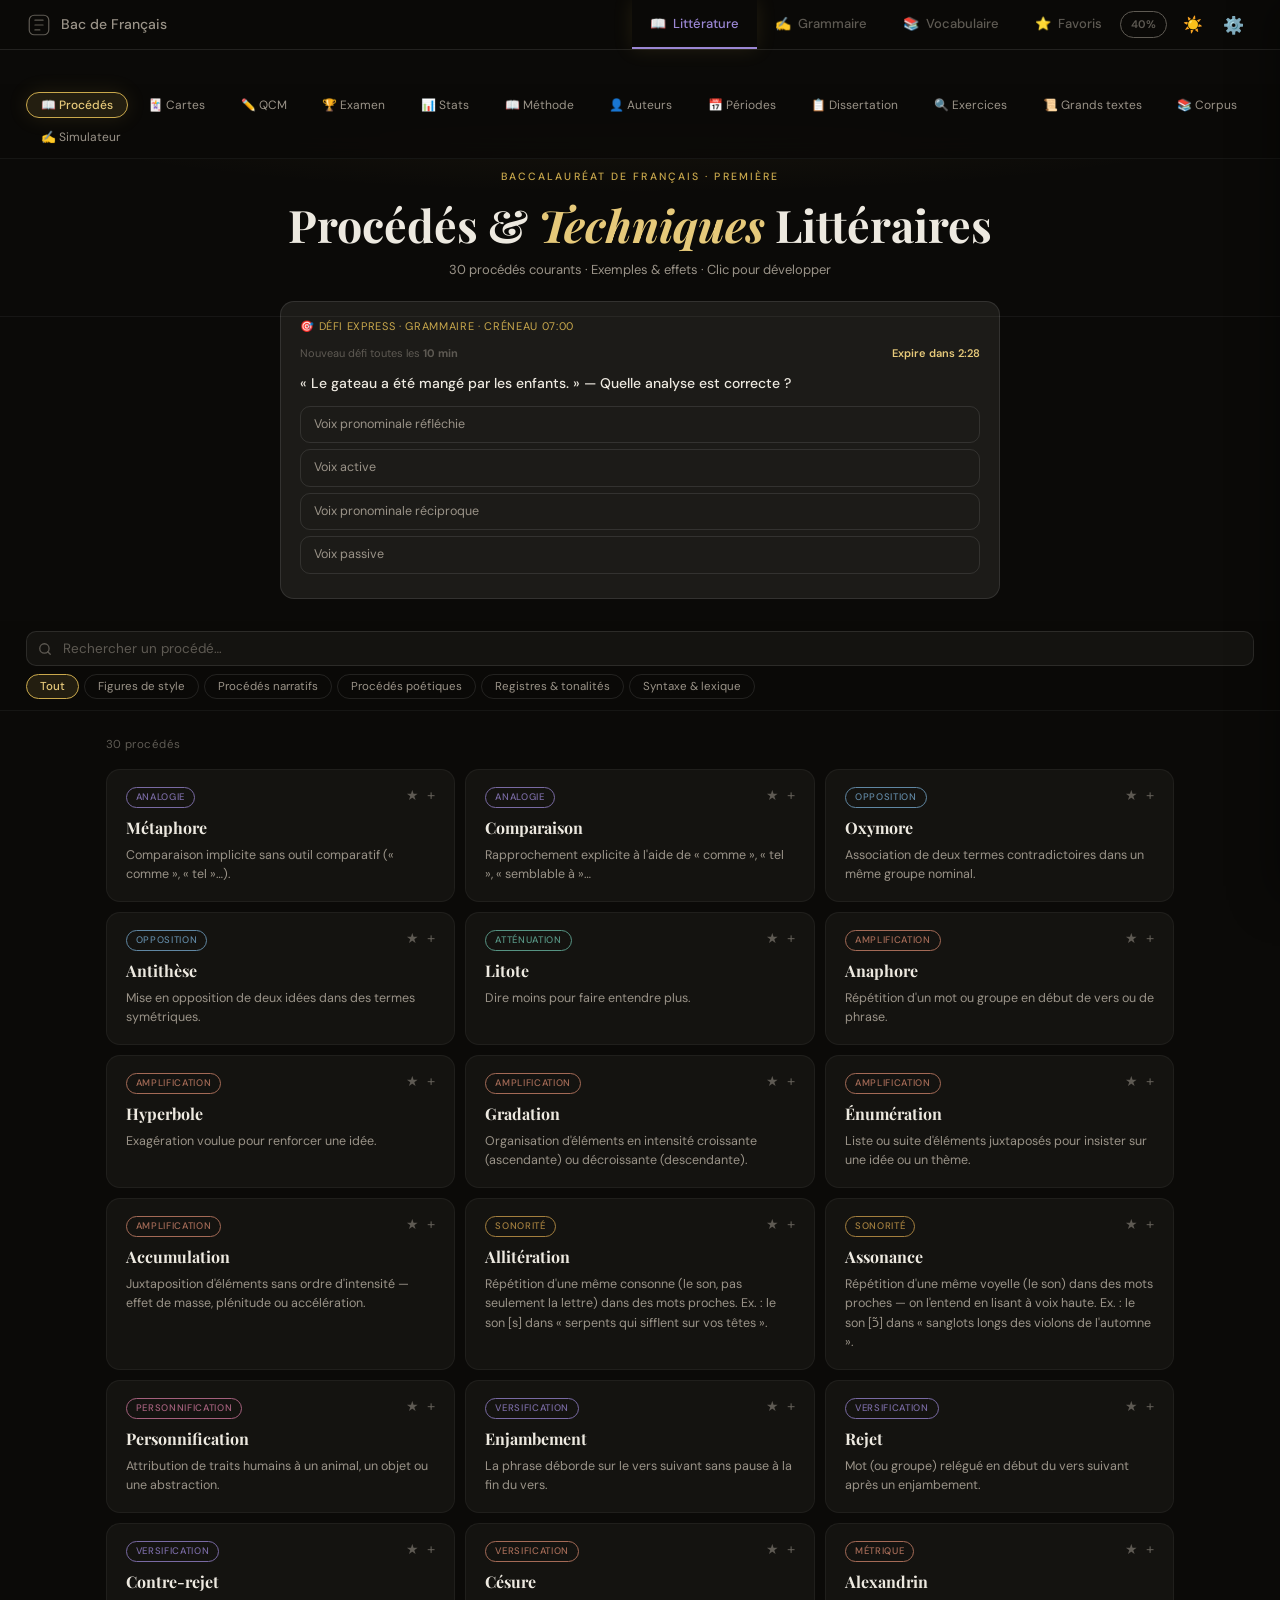
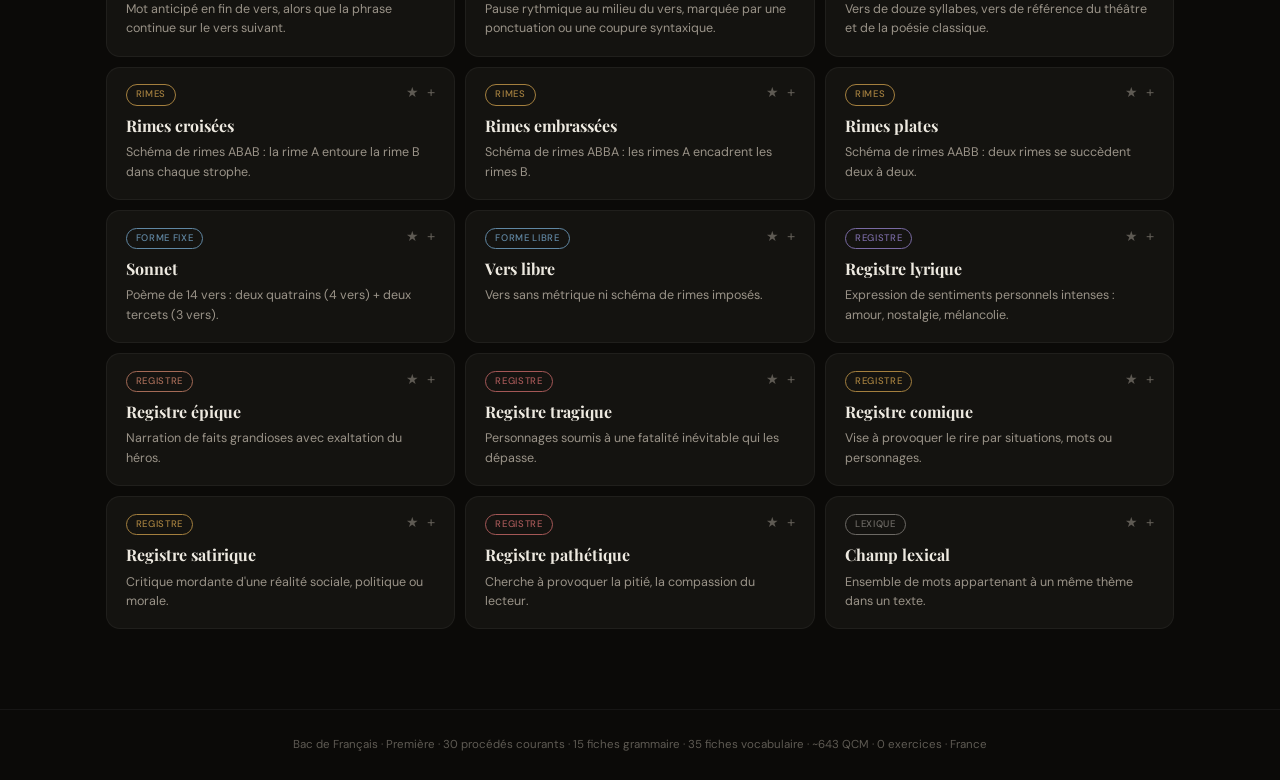
==== index.html @ 026189c7 "Thème 4: accessibilité et mobile (375px, focus, Escape) Focus clavier visible, nav scrollable sur pe" ====
<!DOCTYPE html>
<html lang="fr">
<head>
  <meta charset="UTF-8">
  <meta name="viewport" content="width=device-width, initial-scale=1.0">
  <title>Bac de Français — Première</title>
  <link rel="icon" href="assets/favicon.svg" type="image/svg+xml">
  <link rel="preconnect" href="https://fonts.googleapis.com">
  <link rel="preconnect" href="https://fonts.gstatic.com" crossorigin>
  <link href="https://fonts.googleapis.com/css2?family=Playfair+Display:ital,wght@0,400;0,700;1,400&family=DM+Sans:opsz,wght@9..40,300;9..40,400;9..40,500&display=swap" rel="stylesheet">
  <link rel="stylesheet" href="css/styles.css">
</head>
<body>

<div class="bac-countdown-bar" id="bac-countdown-bar" role="status" aria-live="polite">
  <div class="bac-countdown-inner">
    <span class="bac-countdown-lbl">Passage · <strong>11 juin 2026 · 6h UTC</strong> <span class="bac-countdown-local">(8h Paris)</span></span>
    <span class="bac-countdown-val" id="bac-countdown-val">—</span>
  </div>
</div>
<script src="js/bac-countdown.js"></script>

<nav class="topnav">
  <a class="brand" href="#" onclick="return false" aria-label="Bac de Français">
    <svg class="brand-logo" width="26" height="26" viewBox="0 0 32 32" fill="none" aria-hidden="true">
      <rect x="4" y="4" width="24" height="24" rx="6" stroke="currentColor" stroke-width="1.5"/>
      <path d="M11 10h10M11 16h10M11 22h6" stroke="currentColor" stroke-width="1.5" stroke-linecap="round"/>
    </svg>
    <span class="brand-text">Bac de Français</span>
  </a>
  <span class="profile-nav-badge" id="profile-nav-badge" style="display:none" title="Profil"></span>
  <button class="matiere-tab on" id="mtab-proc" onclick="switchMatiere('proc')" aria-label="Matière Littérature">
    📖 <span class="mlabel">Littérature</span>
  </button>
  <button class="matiere-tab" id="mtab-gram" onclick="switchMatiere('gram')" aria-label="Matière Grammaire">
    ✍️ <span class="mlabel">Grammaire</span>
  </button>
  <button class="matiere-tab" id="mtab-vocab" onclick="switchMatiere('vocab')" aria-label="Matière Vocabulaire">
    📚 <span class="mlabel">Vocabulaire</span>
  </button>
  <button class="matiere-tab" id="mtab-fav" onclick="switchMatiere('fav')" aria-label="Favoris">
    ⭐ <span class="mlabel">Favoris</span>
  </button>
  <span class="nav-streak" id="streak-badge" style="display:none" title="Série quotidienne"></span>
  <span class="nav-readiness" id="readiness-nav" style="display:none" title="Indice de préparation Bac"></span>
  <button class="icon-btn" id="theme-toggle" onclick="toggleTheme()" title="Thème clair / sombre" aria-label="Basculer le thème clair ou sombre">☀️</button>
  <button class="icon-btn" onclick="openSettings()" title="Paramètres" aria-label="Ouvrir les paramètres" style="font-size:17px">⚙️</button>
</nav>

<div id="settings-mount">
<div class="settings-overlay" id="settings-overlay" onclick="closeSettings()"></div>

<aside class="settings-panel" id="settings-panel">

  <div class="sp-header">
    <span class="sp-title">⚙️ Paramètres</span>
    <button class="sp-close" onclick="closeSettings()">✕</button>
  </div>

  <div class="sp-body">

    <!-- PRESETS -->
    <div class="sp-presets">
      <span class="sp-presets-lbl">Profils rapides :</span>
      <button class="sp-preset-btn" onclick="applySettingsPreset('full')">Complet</button>
      <button class="sp-preset-btn" onclick="applySettingsPreset('revision')">Révision</button>
      <button class="sp-preset-btn" onclick="applySettingsPreset('exam')">Examen</button>
      <button class="sp-preset-btn" onclick="applySettingsPreset('minimal')">Minimal</button>
      <button class="sp-preset-btn" onclick="applySettingsPreset('focus')">Focus</button>
      <button class="sp-preset-btn" onclick="applySettingsPreset('cosy')">Cosy</button>
      <button class="sp-preset-btn" onclick="applyCustomPreset()">Mon profil</button>
      <button class="sp-preset-btn sp-preset-save" onclick="saveCustomPreset()" title="Enregistrer tous les réglages actuels">💾 Sauver</button>
    </div>

    <div class="sp-tabs" id="sp-tabs">
      <button type="button" class="sp-tab on" data-tab="design" onclick="switchSettingsTab('design',this)">🎨 Design</button>
      <button type="button" class="sp-tab" data-tab="interface" onclick="switchSettingsTab('interface',this)">🖥 Interface</button>
      <button type="button" class="sp-tab" data-tab="profile" onclick="switchSettingsTab('profile',this)">👤 Profil</button>
      <button type="button" class="sp-tab" data-tab="learn" onclick="switchSettingsTab('learn',this)">📚 Apprendre</button>
      <button type="button" class="sp-tab" data-tab="data" onclick="switchSettingsTab('data',this)">💾 Données</button>
    </div>
    <div class="sp-search-wrap">
      <input type="search" class="sp-search" id="sp-search" placeholder="Rechercher un réglage…" autocomplete="off"
        oninput="filterSettingsPanel(this.value)">
    </div>

    <!-- APPARENCE -->
    <div class="sp-section" data-sp-tab="design">
      <div class="sp-section-title">🎨 Apparence</div>

      <div class="sp-preview" id="sp-preview"></div>

      <div class="sp-row">
        <div class="sp-label">Thème automatique (système)</div>
        <div class="sp-ctrl">
          <label class="toggle-sw">
            <input type="checkbox" id="sw-themeauto" onchange="applySetting('themeAuto',this.checked)">
            <span class="toggle-knob"></span>
          </label>
        </div>
      </div>

      <div class="sp-row">
        <div class="sp-label">Thème</div>
        <div class="sp-ctrl">
          <div class="seg-ctrl" id="seg-theme">
            <button class="seg-btn" data-val="dark"  onclick="applySetting('theme','dark',this)">🌙 Sombre</button>
            <button class="seg-btn" data-val="light" onclick="applySetting('theme','light',this)">☀️ Clair</button>
          </div>
        </div>
      </div>

      <div class="sp-row">
        <div class="sp-label">Couleur d'accent</div>
        <div class="sp-ctrl">
          <div class="accent-swatches" id="accent-swatches"></div>
          <input type="color" class="sp-color" id="inp-accent-custom" title="Couleur personnalisée"
            onchange="applyCustomAccent(this.value)">
        </div>
      </div>

      <div class="sp-row">
        <div class="sp-label">Style des cartes</div>
        <div class="sp-ctrl">
          <div class="seg-ctrl" id="seg-surface">
            <button class="seg-btn" data-val="default" onclick="applySetting('surfaceStyle','default',this)">Classique</button>
            <button class="seg-btn" data-val="glass" onclick="applySetting('surfaceStyle','glass',this)">Verre</button>
            <button class="seg-btn" data-val="flat" onclick="applySetting('surfaceStyle','flat',this)">Plat</button>
            <button class="seg-btn" data-val="soft" onclick="applySetting('surfaceStyle','soft',this)">Doux</button>
          </div>
        </div>
      </div>

      <div class="sp-row">
        <div class="sp-label">Coins arrondis</div>
        <div class="sp-ctrl">
          <div class="seg-ctrl" id="seg-radius">
            <button class="seg-btn" data-val="sharp" onclick="applySetting('borderRadius','sharp',this)">Vifs</button>
            <button class="seg-btn" data-val="normal" onclick="applySetting('borderRadius','normal',this)">Normal</button>
            <button class="seg-btn" data-val="round" onclick="applySetting('borderRadius','round',this)">Ronds</button>
          </div>
        </div>
      </div>

      <div class="sp-row">
        <div class="sp-label">En-têtes de page</div>
        <div class="sp-ctrl">
          <div class="seg-ctrl" id="seg-hero">
            <button class="seg-btn" data-val="minimal" onclick="applySetting('heroStyle','minimal',this)">Minimal</button>
            <button class="seg-btn" data-val="gradient" onclick="applySetting('heroStyle','gradient',this)">Dégradé</button>
            <button class="seg-btn" data-val="bold" onclick="applySetting('heroStyle','bold',this)">Marqué</button>
          </div>
        </div>
      </div>

      <div class="sp-row">
        <div class="sp-label">Lueur accent (or / couleur)</div>
        <div class="sp-ctrl">
          <label class="toggle-sw">
            <input type="checkbox" id="sw-accentglow" onchange="applySetting('accentGlow',this.checked)">
            <span class="toggle-knob"></span>
          </label>
        </div>
      </div>

      <div class="sp-row">
        <div class="sp-label">Barre compte à rebours Bac</div>
        <div class="sp-ctrl">
          <label class="toggle-sw">
            <input type="checkbox" id="sw-countdown" onchange="applySetting('showCountdownBar',this.checked)">
            <span class="toggle-knob"></span>
          </label>
        </div>
      </div>

      <div class="sp-row">
        <div class="sp-label">Onglets sous-nav</div>
        <div class="sp-ctrl">
          <div class="seg-ctrl" id="seg-navstyle">
            <button class="seg-btn" data-val="default" onclick="applySetting('navStyle','default',this)">Classique</button>
            <button class="seg-btn" data-val="pills" onclick="applySetting('navStyle','pills',this)">Capsules</button>
          </div>
        </div>
      </div>

      <div class="sp-row">
        <div class="sp-label">Fond de page</div>
        <div class="sp-ctrl">
          <div class="seg-ctrl" id="seg-background">
            <button class="seg-btn" data-val="default" onclick="applySetting('backgroundStyle','default',this)">Uni</button>
            <button class="seg-btn" data-val="subtle" onclick="applySetting('backgroundStyle','subtle',this)">Grain</button>
            <button class="seg-btn" data-val="gradient" onclick="applySetting('backgroundStyle','gradient',this)">Dégradé</button>
            <button class="seg-btn" data-val="plain" onclick="applySetting('backgroundStyle','plain',this)">Plat</button>
          </div>
        </div>
      </div>

      <div class="sp-row">
        <div class="sp-label">Couleurs par matière (nav)</div>
        <div class="sp-ctrl">
          <label class="toggle-sw">
            <input type="checkbox" id="sw-matierecolors" onchange="applySetting('matiereColors',this.checked)">
            <span class="toggle-knob"></span>
          </label>
        </div>
      </div>

      <div class="sp-row">
        <div class="sp-label">Bordures des cartes</div>
        <div class="sp-ctrl">
          <div class="seg-ctrl" id="seg-cardborder">
            <button class="seg-btn" data-val="normal" onclick="applySetting('cardBorder','normal',this)">Normal</button>
            <button class="seg-btn" data-val="accent" onclick="applySetting('cardBorder','accent',this)">Accent</button>
            <button class="seg-btn" data-val="minimal" onclick="applySetting('cardBorder','minimal',this)">Minimal</button>
          </div>
        </div>
      </div>

      <div class="sp-row">
        <div class="sp-label">Taille du texte</div>
        <div class="sp-ctrl">
          <div class="seg-ctrl" id="seg-fontsize">
            <button class="seg-btn" data-val="0" onclick="applySetting('fontSize',0,this)">A−</button>
            <button class="seg-btn" data-val="1" onclick="applySetting('fontSize',1,this)">A</button>
            <button class="seg-btn" data-val="2" onclick="applySetting('fontSize',2,this)">A+</button>
          </div>
        </div>
      </div>

      <div class="sp-row">
        <div class="sp-label">Densité d'affichage</div>
        <div class="sp-ctrl">
          <div class="seg-ctrl" id="seg-density">
            <button class="seg-btn" data-val="compact"  onclick="applySetting('density','compact',this)">Compact</button>
            <button class="seg-btn" data-val="normal"   onclick="applySetting('density','normal',this)">Normal</button>
            <button class="seg-btn" data-val="spacious" onclick="applySetting('density','spacious',this)">Aéré</button>
          </div>
        </div>
      </div>

      <div class="sp-row">
        <div class="sp-label">Animations</div>
        <div class="sp-ctrl">
          <label class="toggle-sw">
            <input type="checkbox" id="sw-animations" onchange="applySetting('animations',this.checked)">
            <span class="toggle-knob"></span>
          </label>
        </div>
      </div>

      <div class="sp-row">
        <div class="sp-label">Police</div>
        <div class="sp-ctrl">
          <div class="seg-ctrl" id="seg-fontfamily">
            <button class="seg-btn" data-val="default" onclick="applySetting('fontFamily','default',this)">Mixte</button>
            <button class="seg-btn" data-val="serif" onclick="applySetting('fontFamily','serif',this)">Serif</button>
            <button class="seg-btn" data-val="sans" onclick="applySetting('fontFamily','sans',this)">Sans</button>
            <button class="seg-btn" data-val="system" onclick="applySetting('fontFamily','system',this)">Système</button>
          </div>
        </div>
      </div>

      <div class="sp-row">
        <div class="sp-label">Zoom interface
          <div class="sp-sub" id="uiscale-val-lbl">100%</div>
        </div>
        <div class="sp-ctrl">
          <input type="range" class="sp-range" id="range-uiscale" min="85" max="120" step="5" value="100"
            oninput="applySetting('uiScale',+this.value)">
        </div>
      </div>

      <div class="sp-row">
        <div class="sp-label">Colonnes procédés</div>
        <div class="sp-ctrl">
          <div class="seg-ctrl" id="seg-gridcols">
            <button class="seg-btn" data-val="2" onclick="applySetting('procGridCols',2,this)">2</button>
            <button class="seg-btn" data-val="3" onclick="applySetting('procGridCols',3,this)">3</button>
            <button class="seg-btn" data-val="4" onclick="applySetting('procGridCols',4,this)">4</button>
          </div>
        </div>
      </div>

      <div class="sp-row">
        <div class="sp-label">Panneau paramètres large</div>
        <div class="sp-ctrl">
          <label class="toggle-sw">
            <input type="checkbox" id="sw-spwide" onchange="applySetting('settingsPanelWide',this.checked)">
            <span class="toggle-knob"></span>
          </label>
        </div>
      </div>
    </div>

    <!-- PROFIL -->
    <div class="sp-section" data-sp-tab="profile">
      <div class="sp-section-title">👤 Profil</div>
      <div class="sp-row">
        <div class="sp-label">Titre de l'app</div>
        <div class="sp-ctrl">
          <input type="text" class="sp-text" id="inp-brand" maxlength="48" placeholder="Bac de Français"
            onchange="applySetting('brandTitle',this.value||'Bac de Français')">
        </div>
      </div>
      <div class="sp-row">
        <div class="sp-label">Ton prénom (tableau de bord)</div>
        <div class="sp-ctrl">
          <input type="text" class="sp-text" id="inp-username" maxlength="24" placeholder="Optionnel"
            onchange="applySetting('userName',this.value);applyUiPreferences(true)">
        </div>
      </div>
      <div class="sp-row">
        <div class="sp-label">Emoji profil (nav + dashboard)</div>
        <div class="sp-ctrl">
          <input type="text" class="sp-text sp-text-emoji" id="inp-profile-emoji" maxlength="4" placeholder="📚"
            oninput="applySetting('profileEmoji',this.value);applyUiPreferences(true)">
        </div>
      </div>
      <div class="sp-row">
        <div class="sp-label">Objectif Bac (dashboard)</div>
        <div class="sp-ctrl">
          <input type="text" class="sp-text" id="inp-profile-goal" maxlength="48" placeholder="Ex. Viser 14/20 · mention B"
            onchange="applySetting('profileGoal',this.value);scheduleDashboardUpdate()">
        </div>
      </div>
    </div>

    <!-- NAVIGATION -->
    <div class="sp-section" data-sp-tab="interface">
      <div class="sp-section-title">🧭 Navigation</div>
      <div class="sp-row">
        <div class="sp-label">Matière au démarrage</div>
        <div class="sp-ctrl">
          <div class="seg-ctrl" id="seg-defaultmat">
            <button class="seg-btn" data-val="proc" onclick="applySetting('defaultMatiere','proc',this)">📖 Lit.</button>
            <button class="seg-btn" data-val="gram" onclick="applySetting('defaultMatiere','gram',this)">✍️ Gram.</button>
            <button class="seg-btn" data-val="vocab" onclick="applySetting('defaultMatiere','vocab',this)">📚 Vocab.</button>
            <button class="seg-btn" data-val="fav" onclick="applySetting('defaultMatiere','fav',this)">⭐ Fav.</button>
          </div>
        </div>
      </div>
      <div class="sp-row">
        <div class="sp-label">Mémoriser la dernière page</div>
        <div class="sp-ctrl">
          <label class="toggle-sw">
            <input type="checkbox" id="sw-remember" onchange="applySetting('rememberPage',this.checked)">
            <span class="toggle-knob"></span>
          </label>
        </div>
      </div>
      <div class="sp-row">
        <div class="sp-label">Barre d'onglets (sous-nav)</div>
        <div class="sp-ctrl">
          <label class="toggle-sw">
            <input type="checkbox" id="sw-subnav" onchange="applySetting('showSubnav',this.checked)">
            <span class="toggle-knob"></span>
          </label>
        </div>
      </div>
      <div class="sp-row">
        <div class="sp-label">Nav compacte (icônes seules)</div>
        <div class="sp-ctrl">
          <label class="toggle-sw">
            <input type="checkbox" id="sw-compactnav" onchange="applySetting('compactNav',this.checked)">
            <span class="toggle-knob"></span>
          </label>
        </div>
      </div>
      <div class="sp-row">
        <div class="sp-label">Bandeaux d'intro (hero)</div>
        <div class="sp-ctrl">
          <label class="toggle-sw">
            <input type="checkbox" id="sw-heroes" onchange="applySetting('showHeroSections',this.checked)">
            <span class="toggle-knob"></span>
          </label>
        </div>
      </div>
      <div class="sp-row">
        <div class="sp-label">Pied de page</div>
        <div class="sp-ctrl">
          <label class="toggle-sw">
            <input type="checkbox" id="sw-footers" onchange="applySetting('showFooters',this.checked)">
            <span class="toggle-knob"></span>
          </label>
        </div>
      </div>
      <div class="sp-row">
        <div class="sp-label">Aide clavier (1-4, ←→)</div>
        <div class="sp-ctrl">
          <label class="toggle-sw">
            <input type="checkbox" id="sw-kbhints" onchange="applySetting('showKbHints',this.checked)">
            <span class="toggle-knob"></span>
          </label>
        </div>
      </div>
      <div class="sp-row">
        <div class="sp-label">Défi express (10 min)</div>
        <div class="sp-ctrl">
          <label class="toggle-sw">
            <input type="checkbox" id="sw-daily" onchange="applySetting('showDailyChallenge',this.checked)">
            <span class="toggle-knob"></span>
          </label>
        </div>
      </div>
      <div class="sp-row">
        <div class="sp-label">Délai recherche
          <div class="sp-sub" id="debounce-val-lbl">180ms</div>
        </div>
        <div class="sp-ctrl">
          <input type="range" class="sp-range" id="range-debounce" min="0" max="500" step="20" value="180"
            oninput="applySetting('searchDebounce',+this.value)">
        </div>
      </div>
    </div>

    <!-- QCM -->
    <div class="sp-section" data-sp-tab="learn">
      <div class="sp-section-title">✏️ QCM</div>

      <div class="sp-row">
        <div class="sp-label">Durée du timer
          <div class="sp-sub" id="timer-val-lbl">30s</div>
        </div>
        <div class="sp-ctrl">
          <input type="range" class="sp-range" id="range-timer"
            min="10" max="60" step="5" value="30"
            oninput="applySetting('timerDuration',+this.value)">
        </div>
      </div>

      <div class="sp-row">
        <div class="sp-label">Explications immédiates</div>
        <div class="sp-ctrl">
          <label class="toggle-sw">
            <input type="checkbox" id="sw-expl" onchange="applySetting('showExplIm',this.checked)">
            <span class="toggle-knob"></span>
          </label>
        </div>
      </div>

      <div class="sp-row">
        <div class="sp-label">Raccourcis clavier (1-4)</div>
        <div class="sp-ctrl">
          <label class="toggle-sw">
            <input type="checkbox" id="sw-kb" onchange="applySetting('kbShortcuts',this.checked)">
            <span class="toggle-knob"></span>
          </label>
        </div>
      </div>

      <div class="sp-row">
        <div class="sp-label">% progression par catégorie</div>
        <div class="sp-ctrl">
          <label class="toggle-sw">
            <input type="checkbox" id="sw-catprog" onchange="applySetting('showCatProg',this.checked)">
            <span class="toggle-knob"></span>
          </label>
        </div>
      </div>

      <div class="sp-row">
        <div class="sp-label">Seuil révision ciblée
          <div class="sp-sub" id="revise-val-lbl">&lt; 60%</div>
        </div>
        <div class="sp-ctrl">
          <input type="range" class="sp-range" id="range-revise"
            min="30" max="80" step="10" value="60"
            oninput="applySetting('reviseThresh',this.value/100)">
        </div>
      </div>

      <div class="sp-row">
        <div class="sp-label">Session par défaut</div>
        <div class="sp-ctrl">
          <div class="seg-ctrl" id="seg-qcmsession">
            <button class="seg-btn" data-val="10" onclick="applySetting('qcmSessionSize',10,this);syncSessionChips();mixQ('proc');mixQ('gram')">10</button>
            <button class="seg-btn" data-val="20" onclick="applySetting('qcmSessionSize',20,this);syncSessionChips();mixQ('proc');mixQ('gram')">20</button>
            <button class="seg-btn" data-val="30" onclick="applySetting('qcmSessionSize',30,this);syncSessionChips();mixQ('proc');mixQ('gram')">30</button>
            <button class="seg-btn" data-val="50" onclick="applySetting('qcmSessionSize',50,this);syncSessionChips();mixQ('proc');mixQ('gram')">50</button>
            <button class="seg-btn" data-val="0" onclick="applySetting('qcmSessionSize',0,this);syncSessionChips();mixQ('proc');mixQ('gram')">∞</button>
          </div>
        </div>
      </div>

      <div class="sp-row">
        <div class="sp-label">Mode focus (1 question)</div>
        <div class="sp-ctrl">
          <div class="seg-ctrl" id="seg-qcmfocus">
            <button class="seg-btn" data-val="1" onclick="applySetting('qcmFocusMode',true,this);applyUiPreferences()">On</button>
            <button class="seg-btn" data-val="0" onclick="applySetting('qcmFocusMode',false,this);applyUiPreferences()">Off</button>
          </div>
        </div>
      </div>

      <div class="sp-row">
        <div class="sp-label">Mélanger au reset</div>
        <div class="sp-ctrl">
          <label class="toggle-sw">
            <input type="checkbox" id="sw-qcmshuffle" onchange="applySetting('qcmShuffleOnReset',this.checked)">
            <span class="toggle-knob"></span>
          </label>
        </div>
      </div>

      <div class="sp-row">
        <div class="sp-label">Avance auto après réponse</div>
        <div class="sp-ctrl">
          <label class="toggle-sw">
            <input type="checkbox" id="sw-qcmadvance" onchange="applySetting('qcmAutoAdvance',this.checked)">
            <span class="toggle-knob"></span>
          </label>
        </div>
      </div>

      <div class="sp-row">
        <div class="sp-label">Lien Corpus dans QCM</div>
        <div class="sp-ctrl">
          <label class="toggle-sw">
            <input type="checkbox" id="sw-qcmcorpus" onchange="applySetting('qcmShowCorpusLink',this.checked)">
            <span class="toggle-knob"></span>
          </label>
        </div>
      </div>

      <div class="sp-row">
        <div class="sp-label">Bouton favori ★</div>
        <div class="sp-ctrl">
          <label class="toggle-sw">
            <input type="checkbox" id="sw-qcmfav" onchange="applySetting('qcmShowFavBtn',this.checked)">
            <span class="toggle-knob"></span>
          </label>
        </div>
      </div>
    </div>

    <!-- FLASHCARDS -->
    <div class="sp-section" data-sp-tab="learn">
      <div class="sp-section-title">🃏 Cartes</div>

      <div class="sp-row">
        <div class="sp-label">Retournement auto
          <div class="sp-sub" id="autoflip-lbl">Désactivé</div>
        </div>
        <div class="sp-ctrl">
          <div class="seg-ctrl" id="seg-autoflip">
            <button class="seg-btn" data-val="0" onclick="applySetting('autoFlip',0,this)">Off</button>
            <button class="seg-btn" data-val="3" onclick="applySetting('autoFlip',3,this)">3s</button>
            <button class="seg-btn" data-val="5" onclick="applySetting('autoFlip',5,this)">5s</button>
            <button class="seg-btn" data-val="8" onclick="applySetting('autoFlip',8,this)">8s</button>
          </div>
        </div>
      </div>

      <div class="sp-row">
        <div class="sp-label">Afficher la catégorie</div>
        <div class="sp-ctrl">
          <label class="toggle-sw">
            <input type="checkbox" id="sw-catcard" onchange="applySetting('showCatCard',this.checked)">
            <span class="toggle-knob"></span>
          </label>
        </div>
      </div>
    </div>

    <!-- GAMIFICATION -->
    <div class="sp-section" data-sp-tab="learn">
      <div class="sp-section-title">🎉 Gamification</div>

      <div class="sp-row">
        <div class="sp-label">Effets sonores</div>
        <div class="sp-ctrl">
          <label class="toggle-sw">
            <input type="checkbox" id="sw-sound" onchange="applySetting('soundOn',this.checked)">
            <span class="toggle-knob"></span>
          </label>
        </div>
      </div>

      <div class="sp-row">
        <div class="sp-label">Volume sons
          <div class="sp-sub" id="sound-val-lbl">70%</div>
        </div>
        <div class="sp-ctrl">
          <input type="range" class="sp-range" id="range-sound"
            min="0" max="100" step="5" value="70"
            oninput="applySetting('soundVolume',+this.value)">
        </div>
      </div>

      <div class="sp-row">
        <div class="sp-label">Style sonore
          <div class="sp-sub" id="sound-theme-hint">Arpèges variés · plusieurs variantes par effet</div>
        </div>
        <div class="sp-ctrl">
          <div class="seg-ctrl" id="seg-soundtheme">
            <button class="seg-btn" data-val="classic" onclick="applySetting('soundTheme','classic',this)">Classique</button>
            <button class="seg-btn" data-val="soft" onclick="applySetting('soundTheme','soft',this)">Doux</button>
            <button class="seg-btn" data-val="minimal" onclick="applySetting('soundTheme','minimal',this)">Minimal</button>
            <button class="seg-btn" data-val="arcade" onclick="applySetting('soundTheme','arcade',this)">Arcade</button>
          </div>
        </div>
      </div>

      <div class="sp-row">
        <div class="sp-label">Clics navigation</div>
        <div class="sp-ctrl">
          <label class="toggle-sw">
            <input type="checkbox" id="sw-soundclick" onchange="applySetting('soundClicks',this.checked)">
            <span class="toggle-knob"></span>
          </label>
        </div>
      </div>

      <div class="sp-row">
        <div class="sp-label">Tic minuteur QCM / examen</div>
        <div class="sp-ctrl">
          <label class="toggle-sw">
            <input type="checkbox" id="sw-soundtick" onchange="applySetting('soundTimerTick',this.checked)">
            <span class="toggle-knob"></span>
          </label>
        </div>
      </div>

      <div class="sp-row">
        <div class="sp-label">Aperçu</div>
        <div class="sp-ctrl">
          <button type="button" class="sp-action-btn sp-sound-preview" onclick="previewSound()">🔊 Tester les sons</button>
        </div>
      </div>

      <div class="sp-row">
        <div class="sp-label">Confetti</div>
        <div class="sp-ctrl">
          <label class="toggle-sw">
            <input type="checkbox" id="sw-confetti" onchange="applySetting('confettiOn',this.checked)">
            <span class="toggle-knob"></span>
          </label>
        </div>
      </div>

      <div class="sp-row">
        <div class="sp-label">Seuil confetti
          <div class="sp-sub" id="confetti-val-lbl">≥ 88%</div>
        </div>
        <div class="sp-ctrl">
          <input type="range" class="sp-range" id="range-confetti"
            min="60" max="100" step="5" value="88"
            oninput="applySetting('confettiThr',+this.value)">
        </div>
      </div>

      <div class="sp-row">
        <div class="sp-label">Série quotidienne 🔥</div>
        <div class="sp-ctrl">
          <label class="toggle-sw">
            <input type="checkbox" id="sw-streak" onchange="applySetting('streakOn',this.checked)">
            <span class="toggle-knob"></span>
          </label>
        </div>
      </div>

      <div class="sp-row">
        <div class="sp-label">Badge série 🔥 (nav)</div>
        <div class="sp-ctrl">
          <label class="toggle-sw">
            <input type="checkbox" id="sw-navstreak" onchange="applySetting('showNavStreak',this.checked)">
            <span class="toggle-knob"></span>
          </label>
        </div>
      </div>
    </div>

    <!-- EXAMEN -->
    <div class="sp-section" data-sp-tab="learn">
      <div class="sp-section-title">🏆 Examen blanc</div>
      <div class="sp-row">
        <div class="sp-label">Preset par défaut
          <div class="sp-sub" id="exampreset-lbl">20q·10m</div>
        </div>
        <div class="sp-ctrl">
          <div class="seg-ctrl seg-ctrl-wrap" id="seg-exampreset">
            <button class="seg-btn" data-val="0" onclick="applySetting('examPresetDefault',0,this);_examPreset=0;renderExam()">10</button>
            <button class="seg-btn" data-val="1" onclick="applySetting('examPresetDefault',1,this);_examPreset=1;renderExam()">20</button>
            <button class="seg-btn" data-val="2" onclick="applySetting('examPresetDefault',2,this);_examPreset=2;renderExam()">30</button>
            <button class="seg-btn" data-val="3" onclick="applySetting('examPresetDefault',3,this);_examPreset=3;renderExam()">50</button>
            <button class="seg-btn" data-val="4" onclick="applySetting('examPresetDefault',4,this);_examPreset=4;renderExam()">100</button>
          </div>
        </div>
      </div>
      <div class="sp-row">
        <div class="sp-label">Matière par défaut</div>
        <div class="sp-ctrl">
          <div class="seg-ctrl" id="seg-exammat">
            <button class="seg-btn" data-val="both" onclick="applySetting('examMatDefault','both',this);_examMat='both';renderExam()">Mixte</button>
            <button class="seg-btn" data-val="proc" onclick="applySetting('examMatDefault','proc',this);_examMat='proc';renderExam()">Lit.</button>
            <button class="seg-btn" data-val="gram" onclick="applySetting('examMatDefault','gram',this);_examMat='gram';renderExam()">Gram.</button>
          </div>
        </div>
      </div>
    </div>

    <!-- STATS -->
    <div class="sp-section" data-sp-tab="learn">
      <div class="sp-section-title">📊 Stats &amp; progression</div>
      <div class="sp-row">
        <div class="sp-label">Indice préparation (jauges)</div>
        <div class="sp-ctrl">
          <label class="toggle-sw">
            <input type="checkbox" id="sw-readystats" onchange="applySetting('showReadinessStats',this.checked)">
            <span class="toggle-knob"></span>
          </label>
        </div>
      </div>
      <div class="sp-row">
        <div class="sp-label">Stats avancées (décomposition)</div>
        <div class="sp-ctrl">
          <label class="toggle-sw">
            <input type="checkbox" id="sw-advstats" onchange="applySetting('showStatsAdvanced',this.checked)">
            <span class="toggle-knob"></span>
          </label>
        </div>
      </div>
      <div class="sp-row">
        <div class="sp-label">Badge % nav (préparation)</div>
        <div class="sp-ctrl">
          <label class="toggle-sw">
            <input type="checkbox" id="sw-navready" onchange="applySetting('showNavReadiness',this.checked)">
            <span class="toggle-knob"></span>
          </label>
        </div>
      </div>
      <div class="sp-row">
        <div class="sp-label">Tableau de bord Favoris</div>
        <div class="sp-ctrl">
          <label class="toggle-sw">
            <input type="checkbox" id="sw-bacdash" onchange="applySetting('showBacDashboard',this.checked)">
            <span class="toggle-knob"></span>
          </label>
        </div>
      </div>
    </div>

    <!-- PROBABILITÉS -->
    <div class="sp-section" data-sp-tab="learn">
      <div class="sp-section-title">🎲 Probabilités &amp; modèle</div>

      <div class="sp-row">
        <div class="sp-label">Mode d'estimation
          <div class="sp-sub" id="prob-mode-lbl">Réaliste</div>
        </div>
        <div class="sp-ctrl">
          <div class="seg-ctrl" id="seg-probmode">
            <button class="seg-btn" data-val="prudent" onclick="applySetting('probMode','prudent',this)">Prudent</button>
            <button class="seg-btn" data-val="realistic" onclick="applySetting('probMode','realistic',this)">Réaliste</button>
            <button class="seg-btn" data-val="ambitious" onclick="applySetting('probMode','ambitious',this)">Ambitieux</button>
          </div>
        </div>
      </div>

      <div class="sp-row">
        <div class="sp-label">Prior admis (peu de données)
          <div class="sp-sub" id="prob-prior-lbl">40%</div>
        </div>
        <div class="sp-ctrl">
          <input type="range" class="sp-range" id="range-prob-prior" min="20" max="55" step="1" value="40"
            oninput="applySetting('probPriorAdmis',+this.value)">
        </div>
      </div>

      <div class="sp-row">
        <div class="sp-label">Prior grands textes
          <div class="sp-sub" id="prob-priorgt-lbl">38%</div>
        </div>
        <div class="sp-ctrl">
          <input type="range" class="sp-range" id="range-prob-priorgt" min="20" max="55" step="1" value="38"
            oninput="applySetting('probPriorGtext',+this.value)">
        </div>
      </div>

      <div class="sp-row">
        <div class="sp-label">Rétrécissement bayésien (QCM)
          <div class="sp-sub" id="prob-shrink-lbl">8</div>
        </div>
        <div class="sp-ctrl">
          <input type="range" class="sp-range" id="range-prob-shrink" min="2" max="20" step="1" value="8"
            oninput="applySetting('probShrinkK',+this.value)">
        </div>
      </div>

      <div class="sp-row">
        <div class="sp-label">Rétrécissement examens
          <div class="sp-sub" id="prob-shrinkexam-lbl">2</div>
        </div>
        <div class="sp-ctrl">
          <input type="range" class="sp-range" id="range-prob-shrinkexam" min="1" max="10" step="1" value="2"
            oninput="applySetting('probShrinkKExam',+this.value)">
        </div>
      </div>

      <div class="sp-row">
        <div class="sp-label">Rétrécissement grands textes
          <div class="sp-sub" id="prob-shrinkgt-lbl">4</div>
        </div>
        <div class="sp-ctrl">
          <input type="range" class="sp-range" id="range-prob-shrinkgt" min="2" max="12" step="1" value="4"
            oninput="applySetting('probShrinkKGtext',+this.value)">
        </div>
      </div>

      <div class="sp-row">
        <div class="sp-label">Pente courbe logistique
          <div class="sp-sub" id="prob-steep-lbl">88</div>
        </div>
        <div class="sp-ctrl">
          <input type="range" class="sp-range" id="range-prob-steep" min="60" max="120" step="2" value="88"
            oninput="applySetting('probSteepness',+this.value)">
        </div>
      </div>

      <div class="sp-row">
        <div class="sp-label">Part QCM dans score Bac
          <div class="sp-sub" id="prob-composite-lbl">62% QCM</div>
        </div>
        <div class="sp-ctrl">
          <input type="range" class="sp-range" id="range-prob-composite" min="50" max="80" step="2" value="62"
            oninput="applySetting('probCompositeQcm',+this.value)">
        </div>
      </div>

      <div class="sp-row">
        <div class="sp-label">Poids examens blancs
          <div class="sp-sub" id="prob-wexam-lbl">36%</div>
        </div>
        <div class="sp-ctrl">
          <input type="range" class="sp-range" id="range-prob-wexam" min="5" max="60" step="1" value="36"
            oninput="applySetting('probWeightExam',+this.value)">
        </div>
      </div>

      <div class="sp-row">
        <div class="sp-label">Poids QCM global
          <div class="sp-sub" id="prob-wqcm-lbl">30%</div>
        </div>
        <div class="sp-ctrl">
          <input type="range" class="sp-range" id="range-prob-wqcm" min="5" max="60" step="1" value="30"
            oninput="applySetting('probWeightQcm',+this.value)">
        </div>
      </div>

      <div class="sp-row">
        <div class="sp-label">Poids grands textes
          <div class="sp-sub" id="prob-wgtext-lbl">22%</div>
        </div>
        <div class="sp-ctrl">
          <input type="range" class="sp-range" id="range-prob-wgtext" min="5" max="50" step="1" value="22"
            oninput="applySetting('probWeightGtext',+this.value)">
        </div>
      </div>

      <div class="sp-row">
        <div class="sp-label">Poids exercices repérage
          <div class="sp-sub" id="prob-wexo-lbl">6%</div>
        </div>
        <div class="sp-ctrl">
          <input type="range" class="sp-range" id="range-prob-wexo" min="0" max="20" step="1" value="6"
            oninput="applySetting('probWeightExo',+this.value)">
        </div>
      </div>

      <div class="sp-row">
        <div class="sp-label">Poids défis 10 min
          <div class="sp-sub" id="prob-wchal-lbl">3%</div>
        </div>
        <div class="sp-ctrl">
          <input type="range" class="sp-range" id="range-prob-wchal" min="0" max="15" step="1" value="3"
            oninput="applySetting('probWeightChallenge',+this.value)">
        </div>
      </div>

      <div class="sp-row">
        <div class="sp-label">Poids flashcards
          <div class="sp-sub" id="prob-wcartes-lbl">3%</div>
        </div>
        <div class="sp-ctrl">
          <input type="range" class="sp-range" id="range-prob-wcartes" min="0" max="15" step="1" value="3"
            oninput="applySetting('probWeightCartes',+this.value)">
        </div>
      </div>

      <div class="sp-row">
        <div class="sp-label">Min. questions QCM (signal)
          <div class="sp-sub" id="prob-minqcm-lbl">3</div>
        </div>
        <div class="sp-ctrl">
          <input type="range" class="sp-range" id="range-prob-minqcm" min="1" max="20" step="1" value="3"
            oninput="applySetting('probMinQcmAttempts',+this.value)">
        </div>
      </div>

      <div class="sp-row">
        <div class="sp-label">Min. tentatives par catégorie
          <div class="sp-sub" id="prob-mincat-lbl">3</div>
        </div>
        <div class="sp-ctrl">
          <input type="range" class="sp-range" id="range-prob-mincat" min="1" max="10" step="1" value="3"
            oninput="applySetting('probMinCatAttempts',+this.value)">
        </div>
      </div>

      <div class="sp-row">
        <div class="sp-label">Min. exercices repérage
          <div class="sp-sub" id="prob-minexo-lbl">5</div>
        </div>
        <div class="sp-ctrl">
          <input type="range" class="sp-range" id="range-prob-minexo" min="1" max="20" step="1" value="5"
            oninput="applySetting('probMinExoAttempts',+this.value)">
        </div>
      </div>

      <div class="sp-row">
        <div class="sp-label">Min. défis express
          <div class="sp-sub" id="prob-minchal-lbl">3</div>
        </div>
        <div class="sp-ctrl">
          <input type="range" class="sp-range" id="range-prob-minchal" min="1" max="15" step="1" value="3"
            oninput="applySetting('probMinChallenge',+this.value)">
        </div>
      </div>

      <div class="sp-row">
        <div class="sp-label">Min. cartes flashcards
          <div class="sp-sub" id="prob-mincartes-lbl">8</div>
        </div>
        <div class="sp-ctrl">
          <input type="range" class="sp-range" id="range-prob-mincartes" min="2" max="30" step="1" value="8"
            oninput="applySetting('probMinCarteCards',+this.value)">
        </div>
      </div>

      <div class="sp-row">
        <div class="sp-label">Plafond proba (confiance haute)
          <div class="sp-sub" id="prob-cap-hi-lbl">90%</div>
        </div>
        <div class="sp-ctrl">
          <input type="range" class="sp-range" id="range-prob-cap-hi" min="70" max="95" step="1" value="90"
            oninput="applySetting('probMaxCapHigh',+this.value)">
        </div>
      </div>

      <div class="sp-row">
        <div class="sp-label">Plafond proba (confiance moyenne)
          <div class="sp-sub" id="prob-cap-mid-lbl">82%</div>
        </div>
        <div class="sp-ctrl">
          <input type="range" class="sp-range" id="range-prob-cap-mid" min="60" max="90" step="1" value="82"
            oninput="applySetting('probMaxCapMid',+this.value)">
        </div>
      </div>

      <div class="sp-row">
        <div class="sp-label">Plafond proba (confiance faible)
          <div class="sp-sub" id="prob-cap-lo-lbl">74%</div>
        </div>
        <div class="sp-ctrl">
          <input type="range" class="sp-range" id="range-prob-cap-lo" min="50" max="85" step="1" value="74"
            oninput="applySetting('probMaxCapLow',+this.value)">
        </div>
      </div>

      <div class="sp-row">
        <div class="sp-label">Plafond si n &lt; 5
          <div class="sp-sub" id="prob-capn5-lbl">72%</div>
        </div>
        <div class="sp-ctrl">
          <input type="range" class="sp-range" id="range-prob-capn5" min="40" max="85" step="1" value="72"
            oninput="applySetting('probCapN5',+this.value)">
        </div>
      </div>

      <div class="sp-row">
        <div class="sp-label">Plafond si n &lt; 2
          <div class="sp-sub" id="prob-capn2-lbl">62%</div>
        </div>
        <div class="sp-ctrl">
          <input type="range" class="sp-range" id="range-prob-capn2" min="35" max="75" step="1" value="62"
            oninput="applySetting('probCapN2',+this.value)">
        </div>
      </div>

      <div class="sp-row">
        <div class="sp-label">Plafond si n &lt; 1
          <div class="sp-sub" id="prob-capn1-lbl">48%</div>
        </div>
        <div class="sp-ctrl">
          <input type="range" class="sp-range" id="range-prob-capn1" min="25" max="65" step="1" value="48"
            oninput="applySetting('probCapN1',+this.value)">
        </div>
      </div>

      <div class="sp-row">
        <div class="sp-label">Élargir fourchettes
          <div class="sp-sub" id="prob-band-lbl">+0 pts</div>
        </div>
        <div class="sp-ctrl">
          <input type="range" class="sp-range" id="range-prob-band" min="0" max="15" step="1" value="0"
            oninput="applySetting('probBandSpread',+this.value)">
        </div>
      </div>

      <div class="sp-row">
        <div class="sp-label">Fourchette si données insuffisantes
          <div class="sp-sub" id="prob-band-ins-lbl">12 pts</div>
        </div>
        <div class="sp-ctrl">
          <input type="range" class="sp-range" id="range-prob-band-ins" min="6" max="25" step="1" value="12"
            oninput="applySetting('probBandInsufficient',+this.value)">
        </div>
      </div>

      <div class="sp-row">
        <div class="sp-label">Appliquer les pénalités</div>
        <div class="sp-ctrl">
          <label class="toggle-sw">
            <input type="checkbox" id="sw-prob-penalties" onchange="applySetting('probApplyPenalties',this.checked)">
            <span class="toggle-knob"></span>
          </label>
        </div>
      </div>

      <div class="sp-row">
        <div class="sp-label">Pénalité — pas d'examen
          <div class="sp-sub" id="prob-pen-noexam-lbl">−5</div>
        </div>
        <div class="sp-ctrl">
          <input type="range" class="sp-range" id="range-prob-pen-noexam" min="0" max="15" step="1" value="5"
            oninput="applySetting('probPenaltyNoExam',+this.value)">
        </div>
      </div>

      <div class="sp-row">
        <div class="sp-label">Pénalité — couverture &lt; 12%
          <div class="sp-sub" id="prob-pen-cov12-lbl">−10</div>
        </div>
        <div class="sp-ctrl">
          <input type="range" class="sp-range" id="range-prob-pen-cov12" min="0" max="20" step="1" value="10"
            oninput="applySetting('probPenaltyLowCov12',+this.value)">
        </div>
      </div>

      <div class="sp-row">
        <div class="sp-label">Pénalité — couverture &lt; 25%
          <div class="sp-sub" id="prob-pen-cov25-lbl">−5</div>
        </div>
        <div class="sp-ctrl">
          <input type="range" class="sp-range" id="range-prob-pen-cov25" min="0" max="15" step="1" value="5"
            oninput="applySetting('probPenaltyLowCov25',+this.value)">
        </div>
      </div>

      <div class="sp-row">
        <div class="sp-label">Pénalité — timeouts fréquents
          <div class="sp-sub" id="prob-pen-tout-lbl">−6</div>
        </div>
        <div class="sp-ctrl">
          <input type="range" class="sp-range" id="range-prob-pen-tout" min="0" max="15" step="1" value="6"
            oninput="applySetting('probPenaltyTimeoutHigh',+this.value)">
        </div>
      </div>

      <div class="sp-row">
        <div class="sp-label">Pénalité — quelques timeouts
          <div class="sp-sub" id="prob-pen-toutmid-lbl">−3</div>
        </div>
        <div class="sp-ctrl">
          <input type="range" class="sp-range" id="range-prob-pen-toutmid" min="0" max="10" step="1" value="3"
            oninput="applySetting('probPenaltyTimeoutMid',+this.value)">
        </div>
      </div>

      <div class="sp-row">
        <div class="sp-label">Pénalité — 4+ catégories faibles
          <div class="sp-sub" id="prob-pen-weak4-lbl">−6</div>
        </div>
        <div class="sp-ctrl">
          <input type="range" class="sp-range" id="range-prob-pen-weak4" min="0" max="15" step="1" value="6"
            oninput="applySetting('probPenaltyWeak4',+this.value)">
        </div>
      </div>

      <div class="sp-row">
        <div class="sp-label">Pénalité — 2+ catégories faibles
          <div class="sp-sub" id="prob-pen-weak2-lbl">−3</div>
        </div>
        <div class="sp-ctrl">
          <input type="range" class="sp-range" id="range-prob-pen-weak2" min="0" max="10" step="1" value="3"
            oninput="applySetting('probPenaltyWeak2',+this.value)">
        </div>
      </div>

      <div class="sp-row">
        <div class="sp-label">Inclure défis dans le modèle</div>
        <div class="sp-ctrl">
          <label class="toggle-sw">
            <input type="checkbox" id="sw-prob-challenge" onchange="applySetting('probIncludeChallenge',this.checked)">
            <span class="toggle-knob"></span>
          </label>
        </div>
      </div>

      <div class="sp-row">
        <div class="sp-label">Inclure flashcards</div>
        <div class="sp-ctrl">
          <label class="toggle-sw">
            <input type="checkbox" id="sw-prob-cartes" onchange="applySetting('probIncludeCartes',this.checked)">
            <span class="toggle-knob"></span>
          </label>
        </div>
      </div>

      <div class="sp-row">
        <div class="sp-label">Inclure exercices repérage</div>
        <div class="sp-ctrl">
          <label class="toggle-sw">
            <input type="checkbox" id="sw-prob-exo" onchange="applySetting('probIncludeExo',this.checked)">
            <span class="toggle-knob"></span>
          </label>
        </div>
      </div>

      <div class="sp-row">
        <div class="sp-label">Centre probabilités (Favoris)</div>
        <div class="sp-ctrl">
          <label class="toggle-sw">
            <input type="checkbox" id="sw-prob-hub" onchange="applySetting('probShowHub',this.checked)">
            <span class="toggle-knob"></span>
          </label>
        </div>
      </div>

      <div class="sp-row">
        <div class="sp-label">Catalogue complet (grille)</div>
        <div class="sp-ctrl">
          <label class="toggle-sw">
            <input type="checkbox" id="sw-prob-catalog" onchange="applySetting('probShowCatalogGrid',this.checked)">
            <span class="toggle-knob"></span>
          </label>
        </div>
      </div>

      <div class="sp-row">
        <div class="sp-label">Indicateurs (couverture, régularité)</div>
        <div class="sp-ctrl">
          <label class="toggle-sw">
            <input type="checkbox" id="sw-prob-indicators" onchange="applySetting('probShowIndicators',this.checked)">
            <span class="toggle-knob"></span>
          </label>
        </div>
      </div>

      <div class="sp-row">
        <div class="sp-label">Stats n insuffisant dans le catalogue</div>
        <div class="sp-ctrl">
          <label class="toggle-sw">
            <input type="checkbox" id="sw-prob-insufficient" onchange="applySetting('probShowInsufficient',this.checked)">
            <span class="toggle-knob"></span>
          </label>
        </div>
      </div>

      <div class="sp-row">
        <div class="sp-label">Aperçu proba avant examen</div>
        <div class="sp-ctrl">
          <label class="toggle-sw">
            <input type="checkbox" id="sw-prob-examprev" onchange="applySetting('probShowExamPreview',this.checked)">
            <span class="toggle-knob"></span>
          </label>
        </div>
      </div>

      <div class="sp-row">
        <div class="sp-label">Panneau proba (grands textes)</div>
        <div class="sp-ctrl">
          <label class="toggle-sw">
            <input type="checkbox" id="sw-prob-gtext" onchange="applySetting('probShowGtextPanel',this.checked)">
            <span class="toggle-knob"></span>
          </label>
        </div>
      </div>
    </div>

    <!-- GRANDS TEXTES -->
    <div class="sp-section" data-sp-tab="learn">
      <div class="sp-section-title">📜 Grands textes</div>

      <div class="sp-row">
        <div class="sp-label">Seuil interprétation
          <div class="sp-sub" id="gtext-thr-lbl">28% mots-clés</div>
        </div>
        <div class="sp-ctrl">
          <input type="range" class="sp-range" id="range-gtext-thr" min="20" max="50" step="3" value="28"
            oninput="applySetting('gtextInterpThreshold',+this.value);if(typeof renderGtextWork==='function'&&GTEXT_STATE.phase==='work')renderGtextWork()">
        </div>
      </div>

      <div class="sp-row">
        <div class="sp-label">Longueur min. interprétation
          <div class="sp-sub" id="gtext-min-lbl">15 car.</div>
        </div>
        <div class="sp-ctrl">
          <input type="range" class="sp-range" id="range-gtext-min" min="10" max="40" step="5" value="15"
            oninput="applySetting('gtextMinInterpChars',+this.value)">
        </div>
      </div>

      <div class="sp-row">
        <div class="sp-label">Taille du texte à lire</div>
        <div class="sp-ctrl">
          <div class="seg-ctrl" id="seg-gtextsize">
            <button class="seg-btn" data-val="compact" onclick="applySetting('gtextTextSize','compact',this);syncGtextUiClasses();if(typeof renderGtextWork==='function'&&GTEXT_STATE.phase==='work')renderGtextWork()">Compact</button>
            <button class="seg-btn" data-val="normal" onclick="applySetting('gtextTextSize','normal',this);syncGtextUiClasses();if(typeof renderGtextWork==='function'&&GTEXT_STATE.phase==='work')renderGtextWork()">Normal</button>
            <button class="seg-btn" data-val="large" onclick="applySetting('gtextTextSize','large',this);syncGtextUiClasses();if(typeof renderGtextWork==='function'&&GTEXT_STATE.phase==='work')renderGtextWork()">Grand</button>
          </div>
        </div>
      </div>

      <div class="sp-row">
        <div class="sp-label">Afficher le contexte</div>
        <div class="sp-ctrl">
          <label class="toggle-sw">
            <input type="checkbox" id="sw-gtext-ctx" onchange="applySetting('gtextShowContext',this.checked);if(typeof renderGtextWork==='function'&&GTEXT_STATE.phase==='work')renderGtextWork()">
            <span class="toggle-knob"></span>
          </label>
        </div>
      </div>

      <div class="sp-row">
        <div class="sp-label">Indices procédés + interprétation</div>
        <div class="sp-ctrl">
          <label class="toggle-sw">
            <input type="checkbox" id="sw-gtext-hints" onchange="applySetting('gtextShowHints',this.checked);if(typeof renderGtextWork==='function'&&GTEXT_STATE.phase==='work')renderGtextWork()">
            <span class="toggle-knob"></span>
          </label>
        </div>
      </div>

      <div class="sp-row">
        <div class="sp-label">Masquer les textes déjà faits</div>
        <div class="sp-ctrl">
          <label class="toggle-sw">
            <input type="checkbox" id="sw-gtext-hide" onchange="applySetting('gtextHideCompleted',this.checked);renderGtextesList()">
            <span class="toggle-knob"></span>
          </label>
        </div>
      </div>

      <div class="sp-row">
        <div class="sp-label">Mélanger la liste</div>
        <div class="sp-ctrl">
          <label class="toggle-sw">
            <input type="checkbox" id="sw-gtext-shuf" onchange="applySetting('gtextShuffleList',this.checked);renderGtextesList()">
            <span class="toggle-knob"></span>
          </label>
        </div>
      </div>

      <div class="sp-row">
        <div class="sp-label">Mes textes en premier</div>
        <div class="sp-ctrl">
          <label class="toggle-sw">
            <input type="checkbox" id="sw-gtext-customfirst" onchange="applySetting('gtextShowCustomFirst',this.checked);renderGtextesList()">
            <span class="toggle-knob"></span>
          </label>
        </div>
      </div>
      <div class="sp-row">
        <div class="sp-label">Hub probabilités (liste)</div>
        <div class="sp-ctrl">
          <label class="toggle-sw">
            <input type="checkbox" id="sw-gtext-probhub" onchange="applySetting('gtextShowProbHub',this.checked);renderGtextesList()">
            <span class="toggle-knob"></span>
          </label>
        </div>
      </div>
    </div>

    <!-- EXERCICES & CORPUS -->
    <div class="sp-section" data-sp-tab="learn">
      <div class="sp-section-title">🔍 Exercices &amp; Corpus</div>
      <div class="sp-row">
        <div class="sp-label">Mélanger exercices au reset</div>
        <div class="sp-ctrl">
          <label class="toggle-sw">
            <input type="checkbox" id="sw-exoshuffle" onchange="applySetting('exoShuffleOnReset',this.checked)">
            <span class="toggle-knob"></span>
          </label>
        </div>
      </div>
      <div class="sp-row">
        <div class="sp-label">Corpus vue compacte</div>
        <div class="sp-ctrl">
          <label class="toggle-sw">
            <input type="checkbox" id="sw-corpuscomp" onchange="applySetting('corpusCompact',this.checked)">
            <span class="toggle-knob"></span>
          </label>
        </div>
      </div>
    </div>

    <!-- ACCESSIBILITÉ -->
    <div class="sp-section" data-sp-tab="design">
      <div class="sp-section-title">♿ Accessibilité</div>

      <div class="sp-row">
        <div class="sp-label">Réduire les animations</div>
        <div class="sp-ctrl">
          <label class="toggle-sw">
            <input type="checkbox" id="sw-motion" onchange="applySetting('reduceMotion',this.checked)">
            <span class="toggle-knob"></span>
          </label>
        </div>
      </div>

      <div class="sp-row">
        <div class="sp-label">Contraste élevé</div>
        <div class="sp-ctrl">
          <label class="toggle-sw">
            <input type="checkbox" id="sw-contrast" onchange="applySetting('highContrast',this.checked)">
            <span class="toggle-knob"></span>
          </label>
        </div>
      </div>
    </div>

    <!-- DONNÉES -->
    <div class="sp-section" data-sp-tab="data">
      <div class="sp-section-title">💾 Données</div>

      <div class="sp-row">
        <div class="sp-label">Exporter les paramètres seuls</div>
        <div class="sp-ctrl">
          <button class="sp-action-btn" onclick="exportSettingsOnly()">⬇ Paramètres JSON</button>
        </div>
      </div>

      <div class="sp-row">
        <div class="sp-label">Importer des paramètres</div>
        <div class="sp-ctrl">
          <button class="sp-action-btn" onclick="el('import-settings-input').click()">⬆ Paramètres JSON</button>
          <input type="file" id="import-settings-input" accept=".json" style="display:none" onchange="importSettingsOnly(event)">
        </div>
      </div>

      <div class="sp-row">
        <div class="sp-label">Exporter les statistiques</div>
        <div class="sp-ctrl">
          <button class="sp-action-btn" onclick="exportStats()">⬇ Export JSON</button>
        </div>
      </div>

      <div class="sp-row">
        <div class="sp-label">Importer des statistiques</div>
        <div class="sp-ctrl">
          <button class="sp-action-btn" onclick="el('import-input').click()">⬆ Import JSON</button>
          <input type="file" id="import-input" accept=".json" style="display:none" onchange="importStats(event)">
        </div>
      </div>

      <div class="sp-row">
        <div class="sp-label">Réinitialiser les statistiques
          <div class="sp-sub">QCM, examens, textes, exos, cartes, défi · favoris conservés</div>
        </div>
        <div class="sp-ctrl">
          <button type="button" class="sp-action-btn danger" onclick="resetStats()">🔄 Réinitialiser les stats</button>
        </div>
      </div>

      <div class="sp-row">
        <div class="sp-label">Effacer stats + favoris</div>
        <div class="sp-ctrl">
          <button type="button" class="sp-action-btn danger" onclick="resetAll()">🗑 Tout effacer</button>
        </div>
      </div>
    </div>

    <!-- À PROPOS -->
    <div class="sp-section sp-section-about" data-sp-tab="data">
      <div class="sp-section-title">ℹ️ À propos</div>
      <div class="sp-about-text">
        Bac de Français · Première<br>
        … procédés · … fiches grammaire · … QCM<br>
        <span style="color:var(--tx3)">Données stockées localement (localStorage)</span>
      </div>
      <button class="sp-reset-defaults" onclick="resetToDefaults()">↺ Rétablir les paramètres par défaut</button>
    </div>

  </div><!-- /sp-body -->
</aside>

</div>
<div id="pages-mount">
<div id="m-proc" class="matiere on">
  <div class="subnav" id="snav-proc">
    <button class="stab on"  onclick="switchPg('proc','p-fiche',this)">📖 Procédés</button>
    <button class="stab"     onclick="switchPg('proc','p-cartes',this)">🃏 Cartes</button>
    <button class="stab"     onclick="switchPg('proc','p-qcm',this)">✏️ QCM</button>
    <button class="stab"     onclick="switchPg('proc','p-exam',this)">🏆 Examen</button>
    <button class="stab"     onclick="switchPg('proc','p-stat',this)">📊 Stats</button>
    <button class="stab"     onclick="switchPg('proc','p-meth',this)">📖 Méthode</button>
    <button class="stab"     onclick="switchPg('proc','p-auteurs',this)">👤 Auteurs</button>
    <button class="stab"     onclick="switchPg('proc','p-periodes',this)">📅 Périodes</button>
    <button class="stab"     onclick="switchPg('proc','p-dissert',this)">📋 Dissertation</button>
    <button class="stab"     onclick="switchPg('proc','p-exo',this)">🔍 Exercices</button>
    <button class="stab"     onclick="switchPg('proc','p-gtextes',this)">📜 Grands textes</button>
    <button class="stab"     data-corpus="1" onclick="switchPg('proc','p-corpus',this)">📚 Corpus</button>
    <button class="stab"     data-sim="1" onclick="switchPg('proc','p-sim',this)">✍ Simulateur</button>
  </div>

  <!-- ── Procédés fiches ── -->
  <div id="proc-p-fiche" class="pg on">
    <div class="hero">
      <div class="eyebrow">Baccalauréat de Français · Première</div>
      <h1>Procédés &amp; <em>Techniques</em> Littéraires</h1>
      <p class="hero-sub" id="proc-count-hero">… procédés courants · Exemples &amp; effets · Clic pour développer</p>
    </div>
    <div class="daily-box" id="daily-challenge" style="display:none"></div>
    <div class="fbar">
      <div class="sbox">
        <svg width="14" height="14" viewBox="0 0 24 24" fill="none" stroke="currentColor" stroke-width="2.2" stroke-linecap="round" stroke-linejoin="round"><circle cx="11" cy="11" r="8"/><line x1="21" y1="21" x2="16.65" y2="16.65"/></svg>
        <input type="text" class="sinput" id="psrch" placeholder="Rechercher un procédé…">
      </div>
      <div class="chips" id="pchips"></div>
    </div>
    <div class="wrap">
      <div class="cbar" id="pcbar"></div>
      <div class="pgrid" id="pgrid"></div>
    </div>
  </div>

  <!-- ── Mode Cartes (Flashcards) ── -->
  <div id="proc-p-cartes" class="pg">
    <div class="wrap-sm">
      <div class="qcm-top">
        <h2>Mode <em>Cartes</em></h2>
        <p class="hero-sub" id="carte-count-hero" style="margin:0;font-size:12px">… cartes · Programme bac</p>
        <div style="display:flex;gap:7px;align-items:center;flex-wrap:wrap">
          <span id="carte-prog" style="font-size:12px;color:var(--tx2)">0 / 0</span>
          <button class="sbtn" onclick="carteShuffle()">🔀 Mélanger</button>
          <button class="sbtn" onclick="carteReset()">↺ Recommencer</button>
        </div>
      </div>
      <div class="chips" id="carte-chips" style="margin-bottom:1rem"></div>
      <div class="ptrack" style="margin-bottom:1.2rem"><div class="pfill" id="carte-pbar" style="width:0%"></div></div>
      <div class="kb-info">
        <span><kbd>Espace</kbd> retourner</span>
        <span><kbd>←</kbd><kbd>→</kbd> naviguer</span>
      </div>
      <div id="carte-cont"></div>
    </div>
  </div>

  <!-- ── Mode Examen ── -->
  <div id="proc-p-exam" class="pg">
    <div class="wrap-sm">
      <p class="hero-sub" id="exam-count-hero" style="text-align:center;margin:0 0 .8rem;font-size:12px">…</p>
      <div id="exam-cont"></div>
    </div>
  </div>

  <!-- ── QCM Littérature ── -->
  <div id="proc-p-qcm" class="pg">
    <div class="wrap-sm">
      <div class="qcm-top">
        <h2>QCM <em>Littérature</em> <span class="qcm-count" id="qcm-count-proc"></span></h2>
        <div style="display:flex;gap:7px;align-items:center;flex-wrap:wrap">
          <div class="scorepill">Score : <b id="pqsc">0</b> / <b id="pqtot">0</b></div>
          <button class="sbtn" id="ptimer-btn" onclick="toggleTimer('proc')" title="Timer 30s par question">⏱ Timer</button>
          <button class="revise-btn" id="previse-btn" onclick="toggleRevise('proc')" title="Réviser les questions difficiles">🎯 Ciblée</button>
          <button class="sbtn" id="pfocus-btn" onclick="toggleQcmFocus('proc')" title="Une question à la fois">🔍 Focus</button>
          <button class="sbtn" onclick="mixQ('proc')">🔀 Mélanger</button>
          <button class="pbtn" onclick="resetQ('proc')">↺ Recommencer</button>
        </div>
      </div>
      <div class="session-bar">
        <span class="session-lbl">Session :</span>
        <div class="chips chips-inline" id="p-session-chips">
          <button class="chip" onclick="setQcmSession(10,this)">10</button>
          <button class="chip on" onclick="setQcmSession(20,this)">20</button>
          <button class="chip" onclick="setQcmSession(30,this)">30</button>
          <button class="chip" onclick="setQcmSession(50,this)">50</button>
          <button class="chip" onclick="setQcmSession(100,this)">100</button>
          <button class="chip" onclick="setQcmSession(0,this)">Toutes</button>
        </div>
      </div>
      <div style="margin-bottom:1.1rem">
        <div class="ptrack"><div class="pfill" id="pqbar" style="width:0%"></div></div>
        <div class="plbl" id="pqprog">0 question répondue</div>
      </div>
      <div class="kb-info" style="margin-bottom:.8rem">
          <span><kbd>1</kbd><kbd>2</kbd><kbd>3</kbd><kbd>4</kbd> répondre</span>
          <span><kbd>←</kbd><kbd>→</kbd> naviguer (mode focus)</span>
          <span><kbd>★</kbd> favori</span>
      </div>
      <div class="chips" id="pqcats" style="margin-bottom:1.2rem"></div>
      <div id="pqcont"></div>
    </div>
  </div>

  <!-- ── Stats Littérature ── -->
  <div id="proc-p-stat" class="pg">
    <div class="wrap">
      <div style="display:flex;align-items:center;justify-content:space-between;flex-wrap:wrap;gap:1rem;margin-bottom:1.6rem">
        <h2 style="font-family:'Playfair Display',serif;font-size:1.5rem;font-weight:700">
          Stats <em style="font-style:italic;color:var(--gold2)">Littérature</em>
        </h2>
        <div style="display:flex;gap:7px">
          <button class="sbtn" onclick="window.print()">🖨 Imprimer</button>
          <button class="rst-btn" onclick="clearSt('proc')">Réinitialiser</button>
        </div>
      </div>
      <div id="preadiness"></div>
      <div id="pexamprob"></div>
      <div class="kpig" id="pkpis"></div>
      <div class="charts">
        <div class="cbox cbox-wide"><div class="ctitle">⏱ Temps passé</div><div id="ptime"></div></div>
      </div>
      <div class="charts">
        <div class="cbox cbox-wide"><div class="ctitle">Décomposition de l'indice (100 pts)</div><div id="pfactors"></div></div>
      </div>
      <div class="charts">
        <div class="cbox"><div class="ctitle">Maîtrise par catégorie</div><div id="pmastery"></div></div>
        <div class="cbox"><div class="ctitle">Recommandations</div><div id="precommend"></div></div>
      </div>
      <div class="charts">
        <div class="cbox"><div class="ctitle">Score par catégorie</div><div id="pradar"></div></div>
        <div class="cbox"><div class="ctitle">Historique sessions (14 dernières)</div><div class="tl" id="ptl"></div></div>
      </div>
      <div class="charts">
        <div class="cbox"><div class="ctitle">Examens blancs</div><div id="pexams"></div></div>
        <div class="cbox"><div class="ctitle">Questions difficiles</div><div id="phard"></div></div>
      </div>
      <div class="charts">
        <div class="cbox cbox-wide"><div class="ctitle">Défis express (10 min)</div><div id="pchallenge"></div></div>
      </div>
      <div class="charts">
        <div class="cbox cbox-wide"><div class="ctitle">Dernières parties</div><div id="phist"></div></div>
      </div>
    </div>
  </div>

  <!-- ── Méthode commentaire ── -->
  <div id="proc-p-meth" class="pg">
    <div class="wrap-sm">
      <div class="mhero">
        <h2>Méthode du <em>Commentaire de texte</em></h2>
        <p>Bac de Français · Première · Voie générale — Étapes, IPCI, phrases-modèles, pièges &amp; plans</p>
      </div>

      <div class="msec">Introduction express — 5 temps</div>
      <p class="meth-intro-lead">Modèle d'introduction raccourci : amorce historique, auteur, extrait, problématique, annonce du plan.</p>
      <p class="meth-doc-source">Source : <code>docs/intro version raccourcie.docx</code> · <button type="button" class="corpus-inline-btn" onclick="openCorpusRef('M-INTRO')">M-INTRO</button> · <button type="button" class="corpus-inline-btn" onclick="openCorpusRef('M-TRANS')">M-TRANS</button></p>
      <div class="step"><div class="stepn">1</div><div><div class="stept">L'amorce (contexte et rupture)</div><div class="stepb">Depuis toujours, la littérature permet aux auteurs d'exprimer leur vision du monde et de questionner la société dans laquelle ils vivent. Si le <em>[siècle précédent]</em> était marqué par <em>[caractéristique de l'ancien mouvement]</em>, le <em>[siècle de l'auteur]</em> voit naître <em>[caractéristique du nouveau mouvement]</em>.</div></div></div>
      <div class="step"><div class="stepn">2</div><div><div class="stept">Présentation de l'auteur et de l'œuvre</div><div class="stepb">C'est dans ce contexte que s'inscrit <em>[nom de l'auteur]</em>, dramaturge / romancier / philosophe majeur de cette période. Il/elle publie en <em>[année]</em> son œuvre <em>[titre de l'œuvre]</em>.</div></div></div>
      <div class="step"><div class="stepn">3</div><div><div class="stept">Situation et présentation de l'extrait</div><div class="stepb">Dans cet extrait, l'auteur traite de <em>[thème général du texte]</em> en utilisant <em>[ton ou registre]</em>.</div></div></div>
      <div class="step"><div class="stepn">4</div><div><div class="stept">Problématique</div><div class="stepb">À travers l'étude de ce passage, nous nous demanderons comment <em>[problématique : ex. renouvelle les codes du genre pour dénoncer une injustice / parvient à rendre compte de la complexité psychologique du personnage]</em>.</div></div></div>
      <div class="step"><div class="stepn">5</div><div><div class="stept">Annonce du plan</div><div class="stepb">Pour répondre à cette question, nous analyserons dans un premier temps <em>[mouvement 1]</em>, avant d'étudier <em>[mouvement 2]</em>.</div></div></div>

      <div class="msec">Récap' Express — transitions d'époque</div>
      <p class="meth-intro-lead">Formules de rupture pour articuler deux périodes littéraires dans l'amorce ou une transition.</p>
      <div class="pcrd"><h4>Du Baroque au Classicisme (XVII<sup>e</sup>)</h4>
        <div class="pr"><span class="prl">Rupture</span><span class="prv">Liberté totale pour le théâtre → théâtre modèle de moralité (Molière, Racine, Abbé Prévost).</span></div>
      </div>
      <div class="pcrd"><h4>Du Classicisme aux Lumières (XVII<sup>e</sup> – XVIII<sup>e</sup>)</h4>
        <div class="pr"><span class="prl">Rupture</span><span class="prv">Théâtre moral → outil pour faire progresser l'humanité et combattre les préjugés (Voltaire, Diderot).</span></div>
      </div>
      <div class="pcrd"><h4>Des Lumières au Romantisme (XVIII<sup>e</sup> – XIX<sup>e</sup>)</h4>
        <div class="pr"><span class="prl">Rupture</span><span class="prv">Combat des préjugés → exaltation de la subjectivité, puissance de la nature et « mal du siècle » (Alexandre Dumas, Alfred de Musset).</span></div>
      </div>
      <div class="pcrd"><h4>Du Romantisme au Réalisme puis Naturalisme (XIX<sup>e</sup>)</h4>
        <div class="pr"><span class="prl">Rupture</span><span class="prv">Subjectivité romantique → miroir du réel influencé par les sciences et la sociologie (Émile Zola, Alexandre Dumas fils).</span></div>
      </div>
      <div class="pcrd"><h4>Du XIX<sup>e</sup> au XX<sup>e</sup> (contemporain)</h4>
        <div class="pr"><span class="prl">Rupture</span><span class="prv">Miroir du réel → exploration des tensions familiales et absurdité de la condition humaine (Mouawad, Albert Camus) — importance des didascalies au théâtre.</span></div>
      </div>

      <div class="msec">Les 6 étapes en salle d'examen</div>
      <div class="step"><div class="stepn">1</div><div><span class="steptime">⏱ 5 min</span><div class="stept">Lire le texte attentivement (2 fois)</div><div class="stepb">Première lecture <strong>globale</strong> pour saisir le sens. Deuxième lecture <strong>crayon en main</strong> : souligne les procédés, les mots importants, les ruptures de ton. Note dans la marge champs lexicaux et premières impressions.</div></div></div>
      <div class="step"><div class="stepn">2</div><div><span class="steptime">⏱ 10 min</span><div class="stept">Identifier le projet de l'auteur</div><div class="stepb"><ul><li><strong>Qui parle ?</strong> (narrateur, locuteur poétique, personnage)</li><li><strong>De quoi ?</strong> (thème central)</li><li><strong>Dans quel but ?</strong> (convaincre, émouvoir, dénoncer…)</li><li><strong>Quel registre ?</strong> (lyrique, épique, satirique, tragique…)</li><li><strong>Quel genre ?</strong> (poème, récit, théâtre, essai)</li></ul></div></div></div>
      <div class="step"><div class="stepn">3</div><div><span class="steptime">⏱ 15 min</span><div class="stept">Construire le plan (2 ou 3 axes thématiques)</div><div class="stepb">Chaque axe doit être étayé par des procédés précis. <strong>Évite absolument</strong> le plan chronologique (ligne par ligne) : c'est une paraphrase déguisée.</div></div></div>
      <div class="step"><div class="stepn">4</div><div><span class="steptime">⏱ 5 min</span><div class="stept">Rédiger l'introduction</div><div class="stepb"><ul><li><strong>Présentation du texte</strong> : auteur, œuvre, date, genre</li><li><strong>Situation dans l'œuvre</strong> (si connue)</li><li><strong>Problématique</strong> : question que le texte soulève</li><li><strong>Annonce du plan</strong> en 2 ou 3 mouvements</li></ul></div></div></div>
      <div class="step"><div class="stepn">5</div><div><span class="steptime">⏱ 40 min</span><div class="stept">Rédiger le développement (méthode IPCI)</div><div class="stepb"><strong>Idée → Procédé → Citation → Interprétation</strong> pour chaque paragraphe. Articule les parties avec des transitions rédigées.</div></div></div>
      <div class="step"><div class="stepn">6</div><div><span class="steptime">⏱ 5 min</span><div class="stept">Rédiger la conclusion</div><div class="stepb"><ul><li><strong>Bilan</strong> : réponds à la problématique</li><li><strong>Ouverture</strong> : rapprochement avec une autre œuvre ou un mouvement</li></ul>N'introduis <strong>jamais</strong> d'éléments nouveaux.</div></div></div>

      <div class="msec">La méthode IPCI — analyser un procédé</div>
      <div class="ipci">
        <div class="mblock"><h4>① Idée</h4><p>Formule l'interprétation à défendre.<br><span style="color:var(--tx3)">« Le poète exprime sa mélancolie face au temps. »</span></p></div>
        <div class="mblock"><h4>② Procédé</h4><p>Nomme précisément la figure ou le procédé.<br><span style="color:var(--tx3)">« L'assonance en [ɔ̃]… »</span></p></div>
        <div class="mblock"><h4>③ Citation</h4><p>Cite brièvement entre guillemets, avec numéro de ligne.<br><span style="color:var(--tx3)">« …dans « sanglots longs / des violons » (v. 1-2)… »</span></p></div>
        <div class="mblock"><h4>④ Interprétation</h4><p>Explique l'effet et son lien au sens global.<br><span style="color:var(--tx3)">« …crée une musique lancinante qui traduit la tristesse. »</span></p></div>
      </div>

      <div class="msec">Phrases-modèles</div>
      <div class="phm"><span>Introduction — présentation</span>Ce texte, extrait de <em>[œuvre]</em> de <em>[auteur]</em> (<em>[date]</em>), appartient au genre de <em>[genre]</em> et relève du registre <em>[registre]</em>.</div>
      <div class="phm"><span>Problématique</span>On peut se demander comment <em>[auteur]</em> parvient à <em>[effet visé]</em> dans ce passage.</div>
      <div class="phm"><span>Transition</span>Après avoir montré que <em>[axe 1]</em>, il convient d'examiner comment <em>[axe 2]</em>.</div>
      <div class="phm"><span>Analyse IPCI</span>L'emploi de <em>[procédé]</em> dans « <em>[citation]</em> » traduit <em>[interprétation]</em>, renforçant l'impression de <em>[effet global]</em>.</div>
      <div class="phm"><span>Conclusion — bilan</span>Ainsi, à travers <em>[procédé 1]</em> et <em>[procédé 2]</em>, <em>[auteur]</em> parvient à <em>[réponse à la problématique]</em>.</div>
      <div class="phm"><span>Conclusion — ouverture</span>Ce texte entre en résonance avec <em>[autre œuvre]</em>, qui traite de la même question sous un angle différent.</div>

      <div class="msec">Pièges &amp; astuces</div>
      <div class="g2">
        <div class="mblock piege"><h4>✗ La paraphrase</h4><p>Raconter le texte avec d'autres mots n'est pas analyser. Chaque affirmation doit être justifiée par un procédé et une citation précise.</p></div>
        <div class="mblock astuce"><h4>✓ Interpréter, pas décrire</h4><p>Ne pas se contenter de nommer un procédé. Toujours expliquer <strong>pourquoi</strong> l'auteur l'utilise et <strong>quel effet</strong> il produit.</p></div>
        <div class="mblock piege"><h4>✗ Le plan chronologique</h4><p>Analyser ligne par ligne = paraphrase déguisée. Il faut un plan thématique répondant à la problématique.</p></div>
        <div class="mblock astuce"><h4>✓ Varier les niveaux d'analyse</h4><p>Mobilise des procédés à différents niveaux : lexical, syntaxique, stylistique, rythmique.</p></div>
        <div class="mblock piege"><h4>✗ Les citations trop longues</h4><p>Une citation efficace est courte et précise. Tronque avec « […] » si besoin.</p></div>
        <div class="mblock astuce"><h4>✓ Contextualiser l'auteur</h4><p>Mentionner le mouvement littéraire (romantisme, surréalisme…) donne de la profondeur à l'analyse.</p></div>
      </div>

      <div class="msec">Plans-types selon le genre</div>
      <div class="pcrd"><h4>Texte poétique</h4>
        <div class="pr"><span class="prl">Axe 1</span><span class="prv">Le lyrisme : « je » lyrique, figures d'analogie, expression des émotions.</span></div>
        <div class="pr"><span class="prl">Axe 2</span><span class="prv">Le travail formel : versification, effets sonores, enjambements.</span></div>
        <div class="pr"><span class="prl">Axe 3</span><span class="prv">La portée universelle : dialogue avec le lecteur, inscription dans un mouvement.</span></div>
      </div>
      <div class="pcrd"><h4>Texte narratif</h4>
        <div class="pr"><span class="prl">Axe 1</span><span class="prv">La construction du récit : point de vue narratif, rythme, structure temporelle.</span></div>
        <div class="pr"><span class="prl">Axe 2</span><span class="prv">La caractérisation des personnages : portrait, discours, rapport au monde.</span></div>
        <div class="pr"><span class="prl">Axe 3</span><span class="prv">Le projet de l'auteur : registre dominant, visée critique ou esthétique.</span></div>
      </div>
      <div class="pcrd"><h4>Texte théâtral</h4>
        <div class="pr"><span class="prl">Axe 1</span><span class="prv">La dramaturgie : enjeux de la scène, progression dramatique, rapports de force.</span></div>
        <div class="pr"><span class="prl">Axe 2</span><span class="prv">La langue dramatique : tirades/stichomythies, registre, figures de style.</span></div>
        <div class="pr"><span class="prl">Axe 3</span><span class="prv">La dimension spectaculaire : didascalies, double énonciation.</span></div>
      </div>

    </div>
  </div>

  <!-- ── Principaux auteurs ── -->
  <div id="proc-p-auteurs" class="pg">
    <div class="hero">
      <div class="eyebrow">Baccalauréat de Français · Révisions</div>
      <h1>Principaux <em>auteurs</em></h1>
      <p class="hero-sub" id="auteurs-count-hero">Genre · Dates · Mouvement · Œuvres principales</p>
    </div>
    <div class="wrap-sm">
      <p class="auteurs-intro">Fiches pour le bac : clique sur un auteur pour voir les <strong>repères d'introduction</strong> (5 temps), mouvement, œuvres et développement.</p>
      <p class="meth-doc-source">Source : <code>docs/Principaux auteurs.docx</code> · voir aussi le <button type="button" class="corpus-inline-btn" onclick="openCorpusCat('Principaux auteurs')">Corpus · Principaux auteurs</button> (<code>AU-…</code>)</p>
      <div class="auteurs-toolbar">
        <div class="sbox auteurs-search-box">
          <svg width="14" height="14" viewBox="0 0 24 24" fill="none" stroke="currentColor" stroke-width="2.2"><circle cx="11" cy="11" r="8"/><line x1="21" y1="21" x2="16.65" y2="16.65"/></svg>
          <input type="text" class="sinput" id="auteurs-search" placeholder="Rechercher un auteur, un mouvement, une œuvre…">
        </div>
        <span class="auteurs-summary" id="auteurs-summary"></span>
      </div>
      <div class="auteurs-filters">
        <span class="auteurs-filter-label">Genre</span>
        <div class="chips" id="auteurs-genre-chips"></div>
      </div>
      <div id="auteurs-list" class="auteurs-list"></div>
    </div>
  </div>

  <!-- ── Périodes & mouvements ── -->
  <div id="proc-p-periodes" class="pg">
    <div class="hero">
      <div class="eyebrow">Baccalauréat de Français · Révisions</div>
      <h1>Périodes &amp; <em>mouvements</em></h1>
      <p class="hero-sub" id="periodes-count-hero">À partir du XVIIe siècle · Roman · Théâtre · Poésie</p>
    </div>
    <div class="wrap">
      <p class="periodes-intro">Chronologie des <strong>mouvements littéraires</strong> depuis le <strong>XVIIe siècle</strong>. Pour chaque mouvement : la <strong>première œuvre repère</strong> (texte fondateur du genre) et deux <strong>grands auteurs</strong>.</p>
      <div class="periodes-toolbar">
        <div class="sbox periodes-search-box">
          <svg width="14" height="14" viewBox="0 0 24 24" fill="none" stroke="currentColor" stroke-width="2.2"><circle cx="11" cy="11" r="8"/><line x1="21" y1="21" x2="16.65" y2="16.65"/></svg>
          <input type="text" class="sinput" id="periodes-search" placeholder="Rechercher un mouvement, une œuvre, un auteur…">
        </div>
        <span class="periodes-summary" id="periodes-summary"></span>
      </div>
      <div class="periodes-filters">
        <span class="periodes-filter-label">Genre</span>
        <div class="chips" id="periodes-genre-chips"></div>
      </div>
      <div id="periodes-list" class="periodes-list"></div>
    </div>
  </div>

  <!-- ── Exercices ── -->
  <div id="proc-p-exo" class="pg">
    <div class="hero">
      <div class="eyebrow">Baccalauréat de Français · Exercices appliqués</div>
      <h1>Exercices sur <em>textes réels</em></h1>
      <p class="hero-sub" id="exo-count-hero">… exercices · Réponses écrites · Extraits · Corrigés</p>
      <p class="exo-mode-note">Saisissez procédé, terme ou réponse — pas de choix multiples.</p>
    </div>
    <div class="wrap-sm">
      <div class="exo-top-bar" style="margin-top:1.4rem">
        <div style="display:flex;gap:7px;align-items:center;flex-wrap:wrap">
          <div class="scorepill">Score : <b id="eqsc">0</b> / <b id="eqtot">0</b></div>
          <button class="sbtn" onclick="mixExo()">🔀 Mélanger</button>
          <button class="revise-btn" id="exorevise-btn" onclick="toggleReviseExo()" title="Exercices difficiles">🎯 Ciblée</button>
          <button class="pbtn" onclick="resetExo()">↺ Recommencer</button>
        </div>
      </div>
      <div style="margin-bottom:.9rem">
        <div class="ptrack"><div class="pfill" id="eqbar" style="width:0%"></div></div>
        <div class="plbl" id="eqprog">0 exercice répondu</div>
      </div>
      <!-- Filtre catégorie -->
      <div class="exo-filters">
        <span class="exo-filter-lbl">Catégorie :</span>
        <div class="chips" id="exo-cats"></div>
      </div>
      <!-- Filtre difficulté -->
      <div class="exo-filters">
        <span class="exo-filter-lbl">Niveau :</span>
        <div class="chips" id="exo-diffs"></div>
      </div>
      <div id="exo-cont"></div>
    </div>
  </div>

  <!-- ── Grands textes ── -->
  <div id="proc-p-gtextes" class="pg">
    <div class="hero">
      <div class="eyebrow">Baccalauréat de Français · Commentaire guidé</div>
      <h1>Grands <em>textes</em></h1>
      <p class="hero-sub" id="gtextes-count-hero">Poésie, théâtre, roman, fable… · Repère les procédés · Corrigé détaillé</p>
    </div>
    <div class="wrap-sm">
      <div id="gtextes-list-view">
        <p class="gtextes-intro">Extraits de <strong>tous les genres</strong> du programme : <strong>732</strong> fiches analysables · banque de <strong>10 000</strong> passages probables pour l'intro (simulateur de commentaire). Repère les procédés, citation + IPCI, corrigé détaillé.</p>
        <div class="gtext-intro-sim-strip" id="gtext-intro-sim-strip"></div>
        <div id="gtext-prob-hub"></div>
        <div class="gtextes-toolbar">
          <div class="sbox gtextes-search-box">
            <svg width="14" height="14" viewBox="0 0 24 24" fill="none" stroke="currentColor" stroke-width="2.2"><circle cx="11" cy="11" r="8"/><line x1="21" y1="21" x2="16.65" y2="16.65"/></svg>
            <input type="text" class="sinput" id="gtextes-search" placeholder="Rechercher titre, auteur, genre…">
          </div>
          <span class="gtextes-summary" id="gtextes-summary"></span>
          <button class="sbtn" onclick="gtextToggleCustomForm(true)">+ Mon texte</button>
        </div>
        <div id="gtextes-custom-form" class="hidden"></div>
        <div class="gtextes-filters">
          <div class="gtextes-filter-row">
            <span class="gtextes-filter-label">Genre</span>
            <div class="chips" id="gtextes-genre-chips"></div>
          </div>
          <div class="gtextes-filter-row">
            <span class="gtextes-filter-label">Niveau</span>
            <div class="chips" id="gtextes-diff-chips"></div>
          </div>
          <div class="gtextes-filter-row">
            <span class="gtextes-filter-label">Tri</span>
            <div class="chips" id="gtextes-sort-chips"></div>
          </div>
          <div class="gtextes-filter-row">
            <span class="gtextes-filter-label">Vue</span>
            <div class="chips" id="gtextes-view-chips"></div>
          </div>
        </div>
        <div id="gtextes-list" class="gtextes-list"></div>
      </div>
      <div id="gtextes-work-view" class="gtextes-work hidden">
        <button class="sbtn gtextes-back" onclick="gtextBackToList()">← Retour à la liste</button>
        <div id="gtextes-work-cont"></div>
      </div>
    </div>
  </div>

  <!-- ── Document Corpus (référence maître) ── -->
  <div id="proc-p-corpus" class="pg">
    <div class="hero">
      <div class="eyebrow">Document de référence · Bac de Français</div>
      <h1>Corpus <em>intégral</em></h1>
      <p class="hero-sub" id="corpus-count-hero">Procédés · Grammaire · Phrases analysées · Exercices — toutes les réponses des QCM « Analyse de phrase » s'y trouvent</p>
    </div>
    <div class="wrap">
      <div class="fbar" style="margin-bottom:1rem">
        <div class="sbox" style="flex:1;max-width:420px">
          <svg width="14" height="14" viewBox="0 0 24 24" fill="none" stroke="currentColor" stroke-width="2.2"><circle cx="11" cy="11" r="8"/><line x1="21" y1="21" x2="16.65" y2="16.65"/></svg>
          <input type="text" class="sinput" id="corpus-srch" placeholder="Rechercher une phrase, un procédé, une règle… (ex. CP-001, oxymore)" oninput="debounceCorpusSearch()">
        </div>
        <button class="sbtn sec" onclick="openCorpusRef('GENERAL_PROCEDES')">📋 GENERAL_PROCEDES</button>
        <button class="sbtn" onclick="printGeneralProcedes()">🖨 Fiche procédés</button>
        <button class="sbtn sec" onclick="window.print()">🖨 Corpus complet</button>
      </div>
      <div class="chips" id="corpus-chips" style="margin-bottom:1rem"></div>
      <div class="corpus-meta" id="corpus-meta"></div>
      <div id="corpus-cont" class="corpus-list"></div>
    </div>
  </div>

  <!-- ── Simulateur commentaire ── -->
  <div id="proc-p-sim" class="pg">
    <div class="hero">
      <div class="eyebrow">Simulateur · Bac de Français</div>
      <h1>Commentaire <em>composé</em></h1>
      <p class="hero-sub">Intro 5 temps + commentaire rédigé · Ollama optionnel (GPU)</p>
    </div>
    <div class="wrap-sm">
      <div class="msec" id="intro-sim">Simulateur de commentaire</div>
      <p class="meth-intro-lead">Saisis <strong>l'auteur</strong> et <strong>l'œuvre</strong>, ou colle <strong>la première et la dernière phrase</strong> du passage (séparées par <strong>…</strong>) : intro en <strong>5 temps</strong> + <strong>commentaire rédigé complet</strong> si le passage est reconnu.</p>
      <p class="intro-sim-meta" id="intro-sim-meta">… passages indexés</p>
      <div class="intro-sim-quick-wrap">
        <span class="intro-sim-quick-lbl">Exemples rapides</span>
        <div class="intro-sim-quick" id="intro-sim-quick"></div>
      </div>
      <div class="intro-sim-gt-wrap" id="intro-sim-gt-wrap">
        <span class="intro-sim-quick-lbl">Texte intégral <span class="intro-sim-opt">(modèles · commentaire complet · corrigé GT)</span></span>
        <input type="search" class="sinput intro-sim-gt-search" id="intro-sim-gt-search" placeholder="Filtrer par auteur, titre, œuvre…" autocomplete="off">
        <div class="intro-sim-gt-genres" id="intro-sim-gt-genres"></div>
        <div class="intro-sim-gt" id="intro-sim-gt"></div>
      </div>
      <div class="intro-sim-recent-wrap" id="intro-sim-recent-wrap" hidden>
        <span class="intro-sim-quick-lbl">Récents</span>
        <div class="intro-sim-recent" id="intro-sim-recent"></div>
      </div>
      <div class="intro-sim-top-wrap" id="intro-sim-top-wrap" hidden>
        <span class="intro-sim-quick-lbl">Top bac <span class="intro-sim-opt">(≥ 92 % probabilité)</span></span>
        <div class="intro-sim-top" id="intro-sim-top"></div>
      </div>
      <div class="intro-sim-form">
        <div class="intro-sim-row">
          <label class="intro-sim-label" for="intro-sim-auteur">Auteur</label>
          <input type="text" class="sinput intro-sim-input" id="intro-sim-auteur" list="intro-sim-auteur-list" placeholder="Ex. Verlaine, Hugo, Racine…" autocomplete="off">
          <datalist id="intro-sim-auteur-list"></datalist>
        </div>
        <div class="intro-sim-row">
          <label class="intro-sim-label" for="intro-sim-oeuvre">Œuvre</label>
          <input type="text" class="sinput intro-sim-input" id="intro-sim-oeuvre" list="intro-sim-oeuvre-list" placeholder="Ex. Poèmes saturniens, Les Misérables, Phèdre…" autocomplete="off">
          <datalist id="intro-sim-oeuvre-list"></datalist>
        </div>
        <div class="intro-sim-row">
          <label class="intro-sim-label" for="intro-sim-passage">Texte ou titre du passage</label>
          <textarea class="sinput intro-sim-input intro-sim-textarea intro-sim-textarea-lg" id="intro-sim-passage" rows="8" placeholder="Colle la 1re phrase du passage, puis … puis la dernière phrase (comme au bac). Ou seulement le titre (ex. Chanson d'automne)…" autocomplete="off"></textarea>
        </div>
        <div class="intro-sim-row intro-sim-mode-row">
          <label class="intro-sim-check">
            <input type="checkbox" id="intro-sim-fullmode" checked>
            Générer le commentaire complet (décocher pour l'intro seule)
          </label>
        </div>
        <div class="intro-sim-row intro-sim-launch-row">
          <button type="button" id="intro-sim-launch-btn" class="pbtn intro-sim-launch-btn" onclick="introSimLaunchAll()">⚡ Démarrer tout (Ollama VRAM)</button>
          <span class="intro-sim-launch-hint">Serveur + GPU NVIDIA · un clic</span>
        </div>
        <div class="intro-sim-row intro-sim-mode-row">
          <label class="intro-sim-check">
            <input type="checkbox" id="intro-sim-ollama">
            <span class="intro-sim-opt">Optionnel —</span> rédiger via Ollama GPU (bac-qwen3-14b · VRAM)
          </label>
          <span class="intro-sim-ollama-status" id="intro-sim-ollama-status">…</span>
        </div>
        <div class="intro-sim-row">
          <label class="intro-sim-label" for="intro-sim-theme">Thème <span class="intro-sim-opt">(optionnel — remplace l'auto)</span></label>
          <input type="text" class="sinput intro-sim-input" id="intro-sim-theme" placeholder="Ex. la mélancolie du temps qui passe…">
        </div>
        <div class="intro-sim-form-actions">
          <button type="button" class="pbtn intro-sim-btn" onclick="introSimGenerate()">✨ Générer mon commentaire</button>
          <button type="button" class="sbtn sec" onclick="introSimRandom()">🎲 Passage au hasard</button>
          <button type="button" class="sbtn sec" onclick="introSimRandomGtDemo()">📖 Texte modèle au hasard</button>
        </div>
      </div>
      <div id="intro-sim-matches" class="intro-sim-matches"></div>
      <div id="intro-sim-ollama-panel" class="intro-sim-ollama-panel" hidden>
        <div class="intro-sim-ollama-head">
          <strong>Génération IA (Ollama)</strong>
          <button type="button" class="sbtn sec intro-sim-ollama-cancel" onclick="introSimAbortOllama();introSimSetOllamaPanel(false)">Annuler</button>
        </div>
        <pre class="intro-sim-ollama-stream" id="intro-sim-ollama-stream"></pre>
      </div>
      <div id="intro-sim-result" class="intro-sim-result"></div>
    </div>
  </div>

  <!-- ── Dissertation ── -->
  <div id="proc-p-dissert" class="pg">
    <div class="wrap-sm">

      <!-- ════════════════ DISSERTATION ════════════════ -->
      <div class="mhero">
        <h2>Méthode de la <em>Dissertation</em></h2>
        <p>Bac de Français · Première · Voie générale — Plan, argumentation, exemples, connecteurs</p>
      </div>

      <div class="msec">Qu'est-ce que la dissertation ?</div>
      <div class="mblock">
        <h4>Définition</h4>
        <p>La dissertation est un devoir d'argumentation : il s'agit de <strong>défendre une thèse littéraire</strong> en réponse à une question ou à une affirmation, en s'appuyant sur des <strong>œuvres précises</strong> (programme + lectures personnelles). Elle diffère du commentaire qui analyse un texte donné.</p>
      </div>
      <div class="g2">
        <div class="mblock astuce"><h4>✓ Ce qu'il faut faire</h4><ul><li>Prendre position et la défendre</li><li>Citer des œuvres précises (titre, auteur)</li><li>Analyser les exemples — ne pas les raconter</li><li>Utiliser des connecteurs logiques</li><li>Nuancer sa thèse</li></ul></div>
        <div class="mblock piege"><h4>✗ Ce qu'il faut éviter</h4><ul><li>Paraphraser les œuvres (raconter l'intrigue)</li><li>Citer sans analyser</li><li>Plan chronologique (par auteur/date)</li><li>Oublier la problématique</li><li>Conclusion abrupte sans ouverture</li></ul></div>
      </div>

      <div class="msec">Les 3 types de plans</div>
      <div class="pcrd">
        <h4>Plan dialectique (thèse / antithèse / synthèse)</h4>
        <div class="pr"><span class="prl">Quand ?</span><span class="prv">Sujet de type « La littérature est-elle… ? » ou affirmation à nuancer.</span></div>
        <div class="pr"><span class="prl">Partie I</span><span class="prv"><strong>Thèse</strong> : défendre l'affirmation du sujet — « Oui, la littérature est un miroir du réel… »</span></div>
        <div class="pr"><span class="prl">Partie II</span><span class="prv"><strong>Antithèse</strong> : nuancer, montrer les limites — « Mais elle le déforme, le réinterprète… »</span></div>
        <div class="pr"><span class="prl">Partie III</span><span class="prv"><strong>Synthèse</strong> : dépasser la contradiction — « La littérature recréé le réel pour lui donner sens… »</span></div>
      </div>
      <div class="pcrd">
        <h4>Plan thématique (3 aspects complémentaires)</h4>
        <div class="pr"><span class="prl">Quand ?</span><span class="prv">Sujet invitant à explorer plusieurs facettes d'une même question.</span></div>
        <div class="pr"><span class="prl">Partie I</span><span class="prv">Premier angle : <em>ex.</em> la littérature comme connaissance de soi</span></div>
        <div class="pr"><span class="prl">Partie II</span><span class="prv">Deuxième angle : <em>ex.</em> la littérature comme connaissance du monde</span></div>
        <div class="pr"><span class="prl">Partie III</span><span class="prv">Troisième angle : <em>ex.</em> la littérature comme outil de transformation sociale</span></div>
      </div>
      <div class="pcrd">
        <h4>Plan analytique (problème → analyse → solution)</h4>
        <div class="pr"><span class="prl">Quand ?</span><span class="prv">Sujet posant un problème concret lié à la littérature ou à l'écriture.</span></div>
        <div class="pr"><span class="prl">Partie I</span><span class="prv">Poser le problème et ses enjeux</span></div>
        <div class="pr"><span class="prl">Partie II</span><span class="prv">Analyser les causes et les mécanismes</span></div>
        <div class="pr"><span class="prl">Partie III</span><span class="prv">Proposer une réponse ou un dépassement</span></div>
      </div>

      <div class="msec">Les 5 étapes en salle d'examen</div>
      <div class="step"><div class="stepn">1</div><div><span class="steptime">⏱ 10 min</span><div class="stept">Analyser le sujet et dégager la problématique</div><div class="stepb">Souligne les mots-clés. Définis les termes. Reformule en question ouverte. <strong>Ne jamais paraphraser le sujet.</strong></div></div></div>
      <div class="step"><div class="stepn">2</div><div><span class="steptime">⏱ 10 min</span><div class="stept">Constituer le réservoir d'exemples</div><div class="stepb">Liste rapide : œuvres du programme + lectures personnelles. Pour chaque œuvre : <strong>titre, auteur, date, argument illustré</strong>.</div></div></div>
      <div class="step"><div class="stepn">3</div><div><span class="steptime">⏱ 10 min</span><div class="stept">Construire le plan détaillé</div><div class="stepb">Choisir dialectique ou thématique. Pour chaque partie : <strong>argument principal + 2-3 exemples + mini-conclusion</strong>. Rédiger les transitions.</div></div></div>
      <div class="step"><div class="stepn">4</div><div><span class="steptime">⏱ 5 min</span><div class="stept">Rédiger l'introduction</div><div class="stepb"><strong>Accroche</strong> (citation, fait, paradoxe) → <strong>Contextualisation</strong> → <strong>Problématique</strong> → <strong>Annonce du plan</strong> (2-3 mouvements).</div></div></div>
      <div class="step"><div class="stepn">5</div><div><span class="steptime">⏱ 45 min</span><div class="stept">Rédiger le développement + conclusion</div><div class="stepb">Chaque paragraphe : <strong>argument → exemple → analyse → lien thèse</strong>. Transitions entre parties. Conclusion : bilan + ouverture.</div></div></div>

      <div class="msec">Phrases-modèles — Dissertation</div>
      <div class="phm"><span>Accroche</span>« <em>[citation d'auteur]</em> » — cette affirmation de <em>[auteur]</em> invite à s'interroger sur <em>[thème du sujet]</em>.</div>
      <div class="phm"><span>Problématique</span>On peut se demander dans quelle mesure / en quoi <em>[reformulation ouverte du sujet]</em>.</div>
      <div class="phm"><span>Annonce du plan</span>Nous verrons d'abord que <em>[axe 1]</em>. Puis, nous montrerons que <em>[axe 2]</em>. Enfin, nous nuancerons en montrant que <em>[axe 3]</em>.</div>
      <div class="phm"><span>Argument + exemple</span><em>[Idée générale]</em>. Ainsi, dans <em>[titre]</em> de <em>[auteur]</em> (<em>[date]</em>), <em>[résumé de la scène/procédé]</em> illustre bien <em>[l'idée]</em>.</div>
      <div class="phm"><span>Transition</span>Nous avons vu que <em>[bilan I]</em>. Cependant, cette vision mérite d'être nuancée, car <em>[annonce II]</em>.</div>
      <div class="phm"><span>Synthèse dialectique</span>Si la littérature est à la fois <em>[thèse]</em> et <em>[antithèse]</em>, c'est qu'elle est avant tout <em>[synthèse]</em>.</div>
      <div class="phm"><span>Conclusion — bilan</span>En définitive, <em>[réponse à la problématique en une phrase]</em>.</div>
      <div class="phm"><span>Conclusion — ouverture</span>Cette réflexion sur <em>[thème]</em> ouvre vers la question plus large de <em>[élargissement]</em>, que l'on retrouve notamment dans <em>[autre œuvre/art/époque]</em>.</div>

      <!-- ════════════════ CONNECTEURS ════════════════ -->
      <div class="msec" style="margin-top:2rem">Tableau des connecteurs logiques</div>
      <table class="mtable">
        <tr><th>Fonction</th><th>Connecteurs</th><th>Exemple</th></tr>
        <tr><td>Addition</td><td>de plus, en outre, par ailleurs, qui plus est, voire, également</td><td><em>« De plus, Flaubert montre que… »</em></td></tr>
        <tr><td>Opposition</td><td>mais, or, cependant, pourtant, en revanche, au contraire</td><td><em>« Cependant, Zola nuance cette vision… »</em></td></tr>
        <tr><td>Concession</td><td>certes, il est vrai que, bien que (+ subj.), même si, tout en</td><td><em>« Certes, Hugo plaide pour la beauté. Mais… »</em></td></tr>
        <tr><td>Conséquence</td><td>donc, ainsi, par conséquent, c'est pourquoi, dès lors, de ce fait</td><td><em>« Ainsi, le lecteur est transformé par… »</em></td></tr>
        <tr><td>Illustration</td><td>par exemple, ainsi, c'est le cas de, tel est, à titre d'illustration</td><td><em>« Ainsi, dans Candide (Voltaire)… »</em></td></tr>
        <tr><td>Explication</td><td>en effet, car, c'est que, puisque, étant donné que</td><td><em>« En effet, la métaphore permet… »</em></td></tr>
        <tr><td>Reformulation</td><td>autrement dit, en d'autres termes, c'est-à-dire, soit</td><td><em>« En d'autres termes, l'auteur affirme… »</em></td></tr>
        <tr><td>Conclusion</td><td>en définitive, en somme, finalement, en conclusion, bref</td><td><em>« En définitive, la littérature… »</em></td></tr>
      </table>

    </div>
  </div><!-- /p-dissert -->

</div><!-- /m-proc -->

<div id="m-gram" class="matiere">
  <div class="subnav" id="snav-gram">
    <button class="stab on" onclick="switchPg('gram','p-cours',this)">📖 Cours</button>
    <button class="stab"    onclick="switchPg('gram','p-gcartes',this)">🃏 Cartes</button>
    <button class="stab"    onclick="switchPg('gram','p-qcm',this)">✏️ QCM</button>
    <button class="stab"    onclick="switchPg('gram','p-exam',this)">🏆 Examen</button>
    <button class="stab"    onclick="switchPg('gram','p-stat',this)">📊 Stats</button>
    <button class="stab"    onclick="openCorpusPage()">📚 Corpus</button>
  </div>

  <!-- ── Cours ── -->
  <div id="gram-p-cours" class="pg on">
    <div class="hero">
      <div class="eyebrow">Grammaire · Première · Bac de Français</div>
      <h1>Les <em>Propositions</em>, la <em>Négation</em> &amp; les <em>Modes</em></h1>
      <p class="hero-sub">5 cours · 14 fiches · Tableaux synthèses · Clic pour développer</p>
    </div>
    <div class="fbar">
      <div class="sbox">
        <svg width="14" height="14" viewBox="0 0 24 24" fill="none" stroke="currentColor" stroke-width="2.2" stroke-linecap="round" stroke-linejoin="round"><circle cx="11" cy="11" r="8"/><line x1="21" y1="21" x2="16.65" y2="16.65"/></svg>
        <input type="text" class="sinput" id="gsrch" placeholder="Rechercher dans les cours…">
      </div>
      <div class="chips" id="gchips"></div>
    </div>
    <div class="wrap">
      <div class="cbar" id="gcbar"></div>
      <div id="ggrid"></div>
    </div>
  </div>

  <!-- ── Cartes Grammaire ── -->
  <div id="gram-p-gcartes" class="pg">
    <div class="wrap-sm">
      <div class="qcm-top">
        <h2>Cartes <em>Grammaire</em></h2>
        <div style="display:flex;gap:7px;align-items:center;flex-wrap:wrap">
          <span id="gcarte-prog" style="font-size:12px;color:var(--tx2)">0 / 0</span>
          <button class="sbtn" onclick="gCarteShuffle()">🔀 Mélanger</button>
          <button class="sbtn" onclick="gCarteReset()">↺ Recommencer</button>
        </div>
      </div>
      <div class="chips" id="gcarte-chips" style="margin-bottom:1rem"></div>
      <div class="ptrack" style="margin-bottom:1.2rem"><div class="pfill" id="gcarte-pbar" style="width:0%"></div></div>
      <div class="kb-info">
        <span><kbd>Espace</kbd> retourner</span>
        <span><kbd>←</kbd><kbd>→</kbd> naviguer</span>
      </div>
      <div id="gcarte-cont"></div>
    </div>
  </div>

  <!-- ── Mode Examen Grammaire ── -->
  <div id="gram-p-exam" class="pg">
    <div class="wrap-sm">
      <div id="gram-exam-cont"></div>
    </div>
  </div>

  <!-- ── QCM Grammaire ── -->
  <div id="gram-p-qcm" class="pg">
    <div class="wrap-sm">
      <div class="qcm-top">
        <h2>QCM <em>Grammaire</em> <span class="qcm-count" id="qcm-count-gram"></span></h2>
        <div style="display:flex;gap:7px;align-items:center;flex-wrap:wrap">
          <div class="scorepill">Score : <b id="gqsc">0</b> / <b id="gqtot">0</b></div>
          <button class="sbtn" id="gtimer-btn" onclick="toggleTimer('gram')" title="Timer 30s par question">⏱ Timer</button>
          <button class="revise-btn" id="grevise-btn" onclick="toggleRevise('gram')" title="Réviser les questions difficiles">🎯 Ciblée</button>
          <button class="sbtn" id="gfocus-btn" onclick="toggleQcmFocus('gram')" title="Une question à la fois">🔍 Focus</button>
          <button class="sbtn" onclick="mixQ('gram')">🔀 Mélanger</button>
          <button class="pbtn" onclick="resetQ('gram')">↺ Recommencer</button>
        </div>
      </div>
      <div class="session-bar">
        <span class="session-lbl">Session :</span>
        <div class="chips chips-inline" id="g-session-chips">
          <button class="chip" onclick="setQcmSession(10,this)">10</button>
          <button class="chip on" onclick="setQcmSession(20,this)">20</button>
          <button class="chip" onclick="setQcmSession(30,this)">30</button>
          <button class="chip" onclick="setQcmSession(50,this)">50</button>
          <button class="chip" onclick="setQcmSession(100,this)">100</button>
          <button class="chip" onclick="setQcmSession(0,this)">Toutes</button>
        </div>
      </div>
      <div style="margin-bottom:1.1rem">
        <div class="ptrack"><div class="pfill" id="gqbar" style="width:0%"></div></div>
        <div class="plbl" id="gqprog">0 question répondue</div>
      </div>
      <div class="kb-info" style="margin-bottom:.8rem">
        <span><kbd>1</kbd><kbd>2</kbd><kbd>3</kbd><kbd>4</kbd> répondre à la question suivante</span>
      </div>
      <div class="chips" id="gqcats" style="margin-bottom:1.2rem"></div>
      <div id="gqcont"></div>
    </div>
  </div>

  <!-- ── Stats Grammaire ── -->
  <div id="gram-p-stat" class="pg">
    <div class="wrap">
      <div style="display:flex;align-items:center;justify-content:space-between;flex-wrap:wrap;gap:1rem;margin-bottom:1.6rem">
        <h2 style="font-family:'Playfair Display',serif;font-size:1.5rem;font-weight:700">
          Stats <em style="font-style:italic;color:var(--gold2)">Grammaire</em>
        </h2>
        <div style="display:flex;gap:7px">
          <button class="sbtn" onclick="window.print()">🖨 Imprimer</button>
          <button class="rst-btn" onclick="clearSt('gram')">Réinitialiser</button>
        </div>
      </div>
      <div id="greadiness"></div>
      <div id="gexamprob"></div>
      <div class="kpig" id="gkpis"></div>
      <div class="charts">
        <div class="cbox cbox-wide"><div class="ctitle">⏱ Temps passé</div><div id="gtime"></div></div>
      </div>
      <div class="charts">
        <div class="cbox cbox-wide"><div class="ctitle">Décomposition de l'indice (100 pts)</div><div id="gfactors"></div></div>
      </div>
      <div class="charts">
        <div class="cbox"><div class="ctitle">Maîtrise par thème</div><div id="gmastery"></div></div>
        <div class="cbox"><div class="ctitle">Recommandations</div><div id="grecommend"></div></div>
      </div>
      <div class="charts">
        <div class="cbox"><div class="ctitle">Score par thème</div><div id="gradar"></div></div>
        <div class="cbox"><div class="ctitle">Historique sessions (14 dernières)</div><div class="tl" id="gtl"></div></div>
      </div>
      <div class="charts">
        <div class="cbox"><div class="ctitle">Examens blancs</div><div id="gexams"></div></div>
        <div class="cbox"><div class="ctitle">Questions difficiles</div><div id="ghard"></div></div>
      </div>
      <div class="charts">
        <div class="cbox cbox-wide"><div class="ctitle">Défis express (10 min)</div><div id="gchallenge"></div></div>
      </div>
      <div class="charts">
        <div class="cbox cbox-wide"><div class="ctitle">Dernières parties</div><div id="ghist"></div></div>
      </div>
    </div>
  </div>
</div><!-- /m-gram -->

<div id="m-vocab" class="matiere">
  <div class="subnav" id="snav-vocab">
    <button class="stab on" onclick="switchPg('vocab','p-cours',this)">📖 Fiches</button>
    <button class="stab"    onclick="switchPg('vocab','p-vcartes',this)">🃏 Cartes</button>
    <button class="stab"    onclick="switchPg('vocab','p-qcm',this)">✏️ QCM</button>
    <button class="stab"    onclick="switchPg('vocab','p-exam',this)">🏆 Examen</button>
    <button class="stab"    onclick="switchPg('vocab','p-stat',this)">📊 Stats</button>
  </div>

  <div id="vocab-p-cours" class="pg on">
    <div class="hero">
      <div class="eyebrow">Vocabulaire · Première · Bac de Français</div>
      <h1>Vocabulaire de <em>l'analyse</em> &amp; <em>Bien rédiger</em></h1>
      <p class="hero-sub" id="vocab-count-hero">… fiches · Lexique commentaire & dissertation · Clic pour développer</p>
    </div>
    <div class="fbar">
      <div class="sbox">
        <svg width="14" height="14" viewBox="0 0 24 24" fill="none" stroke="currentColor" stroke-width="2.2" stroke-linecap="round" stroke-linejoin="round"><circle cx="11" cy="11" r="8"/><line x1="21" y1="21" x2="16.65" y2="16.65"/></svg>
        <input type="text" class="sinput" id="vsrch" placeholder="Rechercher dans le vocabulaire…">
      </div>
      <div class="chips" id="vchips"></div>
    </div>
    <div class="wrap">
      <div class="cbar" id="vcbar"></div>
      <div id="vgrid"></div>
    </div>
  </div>

  <div id="vocab-p-vcartes" class="pg">
    <div class="wrap-sm">
      <div class="qcm-top">
        <h2>Cartes <em>Vocabulaire</em></h2>
        <div style="display:flex;gap:7px;align-items:center;flex-wrap:wrap">
          <span id="vcarte-prog" style="font-size:12px;color:var(--tx2)">0 / 0</span>
          <button class="sbtn" onclick="vCarteShuffle()">🔀 Mélanger</button>
          <button class="sbtn" onclick="vCarteReset()">↺ Recommencer</button>
        </div>
      </div>
      <div class="chips" id="vcarte-chips" style="margin-bottom:1rem"></div>
      <div class="ptrack" style="margin-bottom:1.2rem"><div class="pfill" id="vcarte-pbar" style="width:0%"></div></div>
      <div class="kb-info">
        <span><kbd>Espace</kbd> retourner</span>
        <span><kbd>←</kbd><kbd>→</kbd> naviguer</span>
      </div>
      <div id="vcarte-cont"></div>
    </div>
  </div>

  <div id="vocab-p-exam" class="pg">
    <div class="wrap-sm">
      <div id="vocab-exam-cont"></div>
    </div>
  </div>

  <div id="vocab-p-qcm" class="pg">
    <div class="wrap-sm">
      <div class="qcm-top">
        <h2>QCM <em>Vocabulaire</em> <span class="qcm-count" id="qcm-count-vocab"></span></h2>
        <div style="display:flex;gap:7px;align-items:center;flex-wrap:wrap">
          <div class="scorepill">Score : <b id="vqsc">0</b> / <b id="vqtot">0</b></div>
          <button class="sbtn" id="vtimer-btn" onclick="toggleTimer('vocab')" title="Timer 30s par question">⏱ Timer</button>
          <button class="revise-btn" id="vrevise-btn" onclick="toggleRevise('vocab')" title="Réviser les questions difficiles">🎯 Ciblée</button>
          <button class="sbtn" id="vfocus-btn" onclick="toggleQcmFocus('vocab')" title="Une question à la fois">🔍 Focus</button>
          <button class="sbtn" onclick="mixQ('vocab')">🔀 Mélanger</button>
          <button class="pbtn" onclick="resetQ('vocab')">↺ Recommencer</button>
        </div>
      </div>
      <div class="session-bar">
        <span class="session-lbl">Session :</span>
        <div class="chips chips-inline" id="v-session-chips">
          <button class="chip" onclick="setQcmSession(10,this)">10</button>
          <button class="chip on" onclick="setQcmSession(20,this)">20</button>
          <button class="chip" onclick="setQcmSession(30,this)">30</button>
          <button class="chip" onclick="setQcmSession(50,this)">50</button>
          <button class="chip" onclick="setQcmSession(100,this)">100</button>
          <button class="chip" onclick="setQcmSession(0,this)">Toutes</button>
        </div>
      </div>
      <div style="margin-bottom:1.1rem">
        <div class="ptrack"><div class="pfill" id="vqbar" style="width:0%"></div></div>
        <div class="plbl" id="vqprog">0 question répondue</div>
      </div>
      <div class="kb-info" style="margin-bottom:.8rem">
        <span><kbd>1</kbd><kbd>2</kbd><kbd>3</kbd><kbd>4</kbd> répondre à la question suivante</span>
      </div>
      <div class="chips" id="vqcats" style="margin-bottom:1.2rem"></div>
      <div id="vqcont"></div>
    </div>
  </div>

  <div id="vocab-p-stat" class="pg">
    <div class="wrap">
      <div style="display:flex;align-items:center;justify-content:space-between;flex-wrap:wrap;gap:1rem;margin-bottom:1.6rem">
        <h2 style="font-family:'Playfair Display',serif;font-size:1.5rem;font-weight:700">
          Stats <em style="font-style:italic;color:var(--gold2)">Vocabulaire</em>
        </h2>
        <div style="display:flex;gap:7px">
          <button class="sbtn" onclick="window.print()">🖨 Imprimer</button>
          <button class="rst-btn" onclick="clearSt('vocab')">Réinitialiser</button>
        </div>
      </div>
      <div id="vreadiness"></div>
      <div id="vexamprob"></div>
      <div class="kpig" id="vkpis"></div>
      <div class="charts">
        <div class="cbox cbox-wide"><div class="ctitle">⏱ Temps passé</div><div id="vtime"></div></div>
      </div>
      <div class="charts">
        <div class="cbox cbox-wide"><div class="ctitle">Décomposition de l'indice (100 pts)</div><div id="vfactors"></div></div>
      </div>
      <div class="charts">
        <div class="cbox"><div class="ctitle">Maîtrise par thème</div><div id="vmastery"></div></div>
        <div class="cbox"><div class="ctitle">Recommandations</div><div id="vrecommend"></div></div>
      </div>
      <div class="charts">
        <div class="cbox"><div class="ctitle">Score par thème</div><div id="vradar"></div></div>
        <div class="cbox"><div class="ctitle">Historique sessions (14 dernières)</div><div class="tl" id="vtl"></div></div>
      </div>
      <div class="charts">
        <div class="cbox"><div class="ctitle">Examens blancs</div><div id="vexams"></div></div>
        <div class="cbox"><div class="ctitle">Questions difficiles</div><div id="vhard"></div></div>
      </div>
      <div class="charts">
        <div class="cbox cbox-wide"><div class="ctitle">Défis express (10 min)</div><div id="vchallenge"></div></div>
      </div>
      <div class="charts">
        <div class="cbox cbox-wide"><div class="ctitle">Dernières parties</div><div id="vhist"></div></div>
      </div>
    </div>
  </div>
</div><!-- /m-vocab -->


<div id="m-fav" class="matiere">
  <div class="hero" style="padding-bottom:1.8rem">
    <div class="eyebrow">Mes révisions</div>
    <h1>Mes <em>Favoris</em></h1>
    <p class="hero-sub">Procédés, QCM et introductions enregistrées ★</p>
  </div>
  <div class="wrap">
    <div id="bac-dashboard"></div>
    <div id="gexamprob-global"></div>
    <div id="stat-prob-hub"></div>
    <div id="fav-cont"></div>
  </div>
</div><!-- /m-fav -->

</div>

<footer>Bac de Français · Première · … procédés · … fiches grammaire · … QCM · France</footer>

<script defer src="js/script-loader.js"></script>
<script defer src="js/data-procedes.js"></script>
<script defer src="js/data-proc-howto.js"></script>
<script defer src="js/data-gtextes.js?v=20260613"></script>
<script defer src="js/data-gtextes-loader.js?v=20260625"></script>
<script defer src="js/data-bac-passages.js?v=20260625"></script>
<script defer src="js/data-lazy.js?v=20260625"></script>
<script defer src="js/data-grammaire.js"></script>
<script defer src="js/data-vocabulaire.js"></script>
<script defer src="js/data-vocabulaire-extra.js"></script>
<script defer src="js/data-qcm-generated.js"></script>
<script defer src="js/data-qcm-extra.js"></script>
<script defer src="js/data-qcm-phrases.js"></script>
<script defer src="js/qcm-filter.js"></script>
<script defer src="js/sounds.js?v=20260608"></script>
<script defer src="js/screen-fit.js?v=20260608"></script>
<script defer src="js/time-tracker.js?v=20260608"></script>
<script defer src="js/pages/core.js?v=20260612"></script>
<script defer src="js/pages/challenge.js?v=20260607"></script>
<script defer src="js/pages/favoris.js?v=20260609"></script>
<script defer src="js/pages/proc.js?v=20260615"></script>
<script defer src="js/pages/gram.js?v=20260607"></script>
<script defer src="js/pages/vocab.js?v=20260607"></script>
<script defer src="js/pages/cartes.js?v=20260607"></script>
<script defer src="js/pages/qcm.js?v=20260607"></script>
<script defer src="js/pages/stats-ui.js?v=20260628"></script>
<script defer src="js/pages/keyboard.js?v=20260607"></script>
<script defer src="js/pages/exam.js?v=20260607"></script>
<script defer src="js/pages/exercices.js?v=20260703"></script>
<script defer src="js/pages/corpus.js?v=20260615"></script>
<script defer src="js/pages/gtextes.js?v=20260709"></script>
<script defer src="js/pages/intro-sim.js?v=20260613"></script>
<script defer src="js/pages/auteurs.js?v=20260702"></script>
<script defer src="js/pages/periodes.js?v=20260610b"></script>
<script defer src="js/stats-engine.js?v=20260628"></script>
<script defer src="js/pages/boot-app.js?v=20260623"></script>
<script defer src="js/pages-loader.js?v=20260609"></script>
<script defer src="js/boot.js?v=20260609"></script>
</body>
</html>
---- css/styles.css ----
/* ── RESET & ROOT ── */
:root {
  --bg:#0b0a08;--s1:#141310;--s2:#1c1b18;--s3:#232119;
  --b1:rgba(255,255,255,.05);--b2:rgba(255,255,255,.1);--b3:rgba(255,255,255,.16);
  --gold:#c9a84c;--gold2:#e6c97a;--gdim:rgba(201,168,76,.13);
  --tx:#ede9e0;--tx1:#ede9e0;--tx2:#9a9388;--tx3:#5e5a53;
  --purple:#9b87d4;--coral:#d4886e;--blue:#7aaed4;--teal:#6dbfaa;
  --amber:#d4a44e;--pink:#d47aa0;--green:#88bf6e;--red:#d46e6e;--gray:#8a8680;
  --ok:#5fa85a;--okb:rgba(95,168,90,.13);--er:#d46e6e;--erb:rgba(212,110,110,.13);
  --rad:10px;--rad2:14px;
  --countdown-h:34px;
  --nav-h:50px;--sub-h:44px;
  --top-stack-h:calc(var(--countdown-h) + var(--nav-h));
}

/* Light theme */
body.light {
  --bg:#f5f3ee;--s1:#ffffff;--s2:#ede9e0;--s3:#e0dbd0;
  --b1:rgba(0,0,0,.06);--b2:rgba(0,0,0,.1);--b3:rgba(0,0,0,.16);
  --tx:#1a1815;--tx1:#1a1815;--tx2:#5a5650;--tx3:#9a9388;
  --gdim:rgba(180,130,40,.1);
}

*,*::before,*::after{box-sizing:border-box;margin:0;padding:0}
html{scroll-behavior:smooth}
body{background:var(--bg);color:var(--tx);font-family:'DM Sans',sans-serif;font-size:15px;line-height:1.6;min-height:100vh;overflow-x:hidden;transition:background .25s,color .25s}
button{font-family:'DM Sans',sans-serif;cursor:pointer;border:none;background:none;color:inherit}
input{font-family:'DM Sans',sans-serif;color:inherit}
::-webkit-scrollbar{width:5px}
::-webkit-scrollbar-track{background:var(--bg)}
::-webkit-scrollbar-thumb{background:var(--b3);border-radius:3px}

/* ── COMPTE À REBOURS PASSAGE ── */
.bac-countdown-bar{
  position:sticky;top:0;z-index:401;
  height:var(--countdown-h);
  display:flex;align-items:center;justify-content:center;
  padding:0 1rem;
  background:linear-gradient(180deg,var(--gdim),transparent);
  border-bottom:.5px solid color-mix(in srgb, var(--gold) 35%, transparent);
  font-size:12px;color:var(--tx2);
}
body.light .bac-countdown-bar{background:linear-gradient(180deg,color-mix(in srgb, var(--gold) 18%, transparent),transparent)}
.bac-countdown-bar.hidden{display:none}
body.no-countdown-bar{--countdown-h:0px}
.bac-countdown-inner{display:flex;align-items:center;justify-content:center;gap:8px 16px;flex-wrap:wrap;text-align:center;max-width:100%}
.bac-countdown-lbl{letter-spacing:.02em;flex:0 1 auto}
.bac-countdown-lbl strong{color:var(--gold2);font-weight:600}
.bac-countdown-val{
  flex-shrink:0;
  font-variant-numeric:tabular-nums;font-weight:700;color:var(--gold2);
  font-size:13px;letter-spacing:.03em;white-space:nowrap;
}

/* ── TOP NAV ── */
.topnav {
  position:sticky;top:var(--countdown-h);z-index:400;
  background:rgba(11,10,8,.97);backdrop-filter:blur(20px);
  border-bottom:.5px solid var(--b2);
  display:flex;align-items:center;gap:0;
  padding:0 1.6rem;height:var(--nav-h);
}
body.light .topnav{background:rgba(245,243,238,.97)}
.brand {
  display:flex;align-items:center;gap:9px;
  margin-right:auto;white-space:nowrap;text-decoration:none;
  color:var(--tx2);font-size:14px;font-weight:500;
  transition:color .15s;
}
.brand:hover{color:var(--tx)}
.brand-logo{
  flex-shrink:0;display:block;
  color:var(--tx3);
}
.brand-text{font-family:'DM Sans',sans-serif;font-style:normal}
.matiere-tab {
  font-size:13px;font-weight:500;padding:0 18px;height:100%;
  border-bottom:2px solid transparent;color:var(--tx3);
  transition:color .15s,border-color .15s;display:flex;align-items:center;gap:7px;
}
.matiere-tab:hover{color:var(--tx2)}
.matiere-tab.on{color:var(--gold2);border-bottom-color:var(--gold)}
.icon-btn {
  font-size:16px;padding:0 10px;height:100%;color:var(--tx3);
  transition:color .15s;display:flex;align-items:center;
}
.icon-btn:hover{color:var(--tx)}

/* ── SUB NAV ── */
.subnav {
  position:sticky;top:var(--top-stack-h);z-index:300;
  background:rgba(11,10,8,.94);backdrop-filter:blur(14px);
  border-bottom:.5px solid var(--b1);
  display:flex;align-items:center;padding:.5rem 1.6rem;gap:.35rem;flex-wrap:wrap;
}
body.light .subnav{background:rgba(245,243,238,.94)}
.stab {
  font-size:12px;padding:4px 14px;border-radius:999px;
  border:.5px solid transparent;color:var(--tx2);transition:all .15s;white-space:nowrap;
}
.stab:hover{color:var(--tx);border-color:var(--b2)}
.stab.on{background:var(--gdim);border-color:var(--gold);color:var(--gold2);font-weight:500}

/* ── MATIÈRE SECTIONS ── */
.matiere{display:none}
.matiere.on{display:block}

/* ── PAGE SECTIONS ── */
.pg{display:none;animation:fi .22s ease}
.pg.on{display:block}
@keyframes fi{from{opacity:0;transform:translateY(5px)}to{opacity:1;transform:none}}

/* ── HERO ── */
.hero {
  position:relative;text-align:center;
  padding:2.8rem 2rem 2.2rem;border-bottom:.5px solid var(--b1);overflow:hidden;
}
.hero::before {
  content:'';position:absolute;inset:0;pointer-events:none;
  background:radial-gradient(ellipse 80% 70% at 50% -10%,rgba(201,168,76,.08) 0%,transparent 65%);
}
.eyebrow{font-size:10.5px;letter-spacing:.2em;text-transform:uppercase;color:var(--gold);font-weight:500;margin-bottom:.8rem}
.hero h1{font-family:'Playfair Display',serif;font-size:clamp(1.7rem,4vw,2.8rem);font-weight:700;line-height:1.15}
.hero h1 em{font-style:italic;color:var(--gold2)}
.hero-sub{color:var(--tx2);font-size:13px;margin-top:.6rem}

/* ── STICKY FILTER BAR ── */
.fbar {
  position:sticky;top:calc(var(--top-stack-h) + var(--sub-h));z-index:200;
  background:rgba(11,10,8,.93);backdrop-filter:blur(14px);
  border-bottom:.5px solid var(--b1);padding:.65rem 1.6rem;
  display:flex;flex-direction:column;gap:.5rem;
}
body.light .fbar{background:rgba(245,243,238,.93)}
.sbox{position:relative}
.sbox svg{position:absolute;left:12px;top:50%;transform:translateY(-50%);color:var(--tx3);pointer-events:none}
.sinput {
  width:100%;background:var(--s1);border:.5px solid var(--b2);border-radius:var(--rad);
  color:var(--tx);font-size:13.5px;padding:8px 12px 8px 36px;outline:none;transition:border-color .15s;
}
.sinput:focus{border-color:var(--gold)}
.sinput::placeholder{color:var(--tx3)}
.chips{display:flex;flex-wrap:wrap;gap:5px}
.chip {
  font-size:11.5px;padding:4px 13px;border-radius:999px;
  border:.5px solid var(--b2);color:var(--tx2);transition:all .15s;
}
.chip:hover{border-color:rgba(201,168,76,.4);color:var(--tx)}
.chip.on{background:var(--gdim);border-color:var(--gold);color:var(--gold2);font-weight:500}

/* ── INNER WRAP ── */
.wrap{max-width:1120px;margin:0 auto;padding:1.6rem 1.6rem 3rem}
.wrap-sm{max-width:880px;margin:0 auto;padding:1.6rem 1.6rem 3rem}
.cbar{font-size:11.5px;color:var(--tx3);margin-bottom:.9rem;letter-spacing:.04em}

/* ── PROCÉDÉS GRID ── */
.pgrid{display:grid;grid-template-columns:repeat(auto-fill,minmax(278px,1fr));gap:10px}
.card {
  background:var(--s1);border:.5px solid var(--b1);border-radius:var(--rad2);
  padding:1.05rem 1.2rem;cursor:pointer;
  transition:border-color .2s,background .2s,transform .15s;
  position:relative;overflow:hidden;
}
.card::before{content:'';position:absolute;inset:0 0 auto 0;height:2px;opacity:0;transition:opacity .2s;border-radius:var(--rad2) var(--rad2) 0 0}
.card:hover{background:var(--s2);transform:translateY(-1px);border-color:var(--b2)}
.card:hover::before,.card.open::before{opacity:1}
.card.open{background:var(--s2);border-color:var(--b2)}
.ctop{display:flex;justify-content:space-between;align-items:flex-start;gap:8px;margin-bottom:7px}
.badge{font-size:9.5px;font-weight:500;letter-spacing:.07em;text-transform:uppercase;padding:2px 9px;border-radius:999px;border:.5px solid currentColor;opacity:.75;white-space:nowrap;flex-shrink:0}
.ticon{font-size:15px;color:var(--tx3);transition:transform .22s,color .2s;flex-shrink:0;margin-top:1px;line-height:1}
.card.open .ticon{transform:rotate(45deg);color:var(--gold)}
.cname{font-family:'Playfair Display',serif;font-size:16px;font-weight:700;color:var(--tx);margin-bottom:5px}
.cdef{font-size:12.5px;color:var(--tx2);line-height:1.55}
.cexp{max-height:0;overflow:hidden;transition:max-height .32s ease}
.card.open .cexp{max-height:1400px}
.cdiv{height:.5px;background:var(--b1);margin:9px 0}
.elabel,.eflabel{font-size:9.5px;letter-spacing:.1em;text-transform:uppercase;color:var(--tx3);font-weight:500;margin-bottom:5px}
.eflabel{margin-top:8px}
.etxt{font-family:'Playfair Display',serif;font-style:italic;font-size:12.5px;color:var(--tx);padding:7px 11px;background:rgba(255,255,255,.025);border-left:2px solid;border-radius:0 4px 4px 0;line-height:1.6}
.eftxt{font-size:12px;color:var(--tx2);line-height:1.55}
.nores{text-align:center;padding:3.5rem 2rem;color:var(--tx2);font-family:'Playfair Display',serif;font-style:italic;font-size:1.05rem}

/* Favoris star button on card */
.fav-btn {
  font-size:14px;background:none;border:none;cursor:pointer;
  color:var(--tx3);transition:color .15s,transform .15s;flex-shrink:0;
  padding:0 2px;line-height:1;
}
.fav-btn:hover{color:var(--gold);transform:scale(1.15)}
.fav-btn.on{color:var(--gold)}

/* color accents */
.c-purple .badge{color:var(--purple)}.c-purple .card::before,.c-purple .etxt{border-color:var(--purple)}
.c-coral  .badge{color:var(--coral)}.c-coral  .card::before,.c-coral  .etxt{border-color:var(--coral)}
.c-blue   .badge{color:var(--blue)} .c-blue   .card::before,.c-blue   .etxt{border-color:var(--blue)}
.c-teal   .badge{color:var(--teal)} .c-teal   .card::before,.c-teal   .etxt{border-color:var(--teal)}
.c-amber  .badge{color:var(--amber)}.c-amber  .card::before,.c-amber  .etxt{border-color:var(--amber)}
.c-pink   .badge{color:var(--pink)} .c-pink   .card::before,.c-pink   .etxt{border-color:var(--pink)}
.c-green  .badge{color:var(--green)}.c-green  .card::before,.c-green  .etxt{border-color:var(--green)}
.c-red    .badge{color:var(--red)}  .c-red    .card::before,.c-red    .etxt{border-color:var(--red)}
.c-gray   .badge{color:var(--gray)} .c-gray   .card::before,.c-gray   .etxt{border-color:var(--gray)}

/* ── FLASHCARD MODE ── */
.carte-wrap{perspective:1000px;width:100%;max-width:540px;margin:0 auto}
.carte-inner {
  position:relative;width:100%;min-height:240px;
  transform-style:preserve-3d;
  transition:transform .5s cubic-bezier(.4,0,.2,1);
  cursor:pointer;
}
.carte-inner.flipped{transform:rotateY(180deg)}
.carte-face,.carte-back {
  position:absolute;inset:0;min-height:240px;
  backface-visibility:hidden;-webkit-backface-visibility:hidden;
  border-radius:var(--rad2);border:.5px solid var(--b2);
  padding:2rem 1.8rem;display:flex;flex-direction:column;justify-content:center;
  background:var(--s1);
}
.carte-back{transform:rotateY(180deg);background:var(--s2)}
.carte-face-label{font-size:10px;letter-spacing:.12em;text-transform:uppercase;color:var(--tx3);margin-bottom:.9rem}
.carte-name{font-family:'Playfair Display',serif;font-size:1.6rem;font-weight:700;color:var(--tx)}
.carte-cat{font-size:11px;color:var(--tx3);margin-top:.5rem}
.carte-hint{font-size:11px;color:var(--tx3);margin-top:auto;padding-top:1rem;text-align:center}
.carte-def{font-size:13.5px;color:var(--tx);line-height:1.65;margin-bottom:.9rem}
.carte-ex{font-family:'Playfair Display',serif;font-style:italic;font-size:13px;color:var(--tx2);padding:8px 12px;border-left:2px solid var(--gold);background:rgba(255,255,255,.03);border-radius:0 4px 4px 0;margin-bottom:.7rem;line-height:1.6}
.carte-effet{font-size:12px;color:var(--tx2);line-height:1.55}
.carte-nav {
  display:flex;align-items:center;justify-content:space-between;
  margin-top:1.4rem;gap:8px;
}
.carte-btn {
  font-size:12px;padding:8px 18px;border-radius:var(--rad);
  border:.5px solid var(--b2);color:var(--tx2);transition:all .15s;
}
.carte-btn:hover{color:var(--tx);border-color:var(--b3);background:var(--s2)}
.carte-btn.ok-btn{border-color:var(--ok);color:var(--ok)}
.carte-btn.ok-btn:hover{background:var(--okb)}
.carte-btn.ng-btn{border-color:var(--er);color:var(--er)}
.carte-btn.ng-btn:hover{background:var(--erb)}
.carte-counter{font-size:12px;color:var(--tx3);min-width:60px;text-align:center}
.carte-prog-row{display:flex;gap:8px;align-items:center;margin-bottom:1.2rem;font-size:12px;color:var(--tx3)}
.carte-score-pill{padding:3px 10px;border-radius:999px;border:.5px solid var(--b2);font-size:11px}
.carte-score-pill .ok-c{color:var(--ok)}
.carte-score-pill .ng-c{color:var(--er)}
.carte-done-box{background:var(--s1);border:.5px solid var(--b2);border-radius:var(--rad2);padding:2rem;text-align:center}

/* ── TIMER ── */
.timer-bar{height:3px;background:var(--s2);border-radius:3px;margin-bottom:6px;overflow:hidden;display:none}
.timer-bar.active{display:block}
.timer-fill{height:100%;border-radius:3px;background:var(--gold);transition:width 1s linear}
.timer-fill.danger{background:var(--er)}
.timer-lbl{font-size:10px;color:var(--tx3);text-align:right;display:none;margin-bottom:4px}
.timer-lbl.active{display:block}

/* ── QCM ── */
.qcm-top{display:flex;align-items:center;justify-content:space-between;flex-wrap:wrap;gap:.9rem;margin-bottom:1.3rem}
.qcm-top h2{font-family:'Playfair Display',serif;font-size:1.4rem;font-weight:700}
.qcm-top h2 em{font-style:italic;color:var(--gold2)}
.scorepill{font-size:12px;padding:5px 14px;border-radius:999px;border:.5px solid var(--b2);color:var(--tx2)}
.scorepill b{color:var(--gold2)}
.pbtn{font-size:12px;font-weight:500;padding:7px 17px;border-radius:var(--rad);border:.5px solid var(--gold);background:var(--gdim);color:var(--gold2);transition:all .15s}
.pbtn:hover{background:rgba(201,168,76,.22)}
.sbtn{font-size:12px;padding:7px 17px;border-radius:var(--rad);border:.5px solid var(--b2);color:var(--tx2);transition:all .15s}
.sbtn:hover{color:var(--tx);background:var(--s2)}
.sbtn.on{border-color:var(--gold);color:var(--gold2);background:var(--gdim)}
.ptrack{height:3px;background:var(--s2);border-radius:3px;overflow:hidden;margin-bottom:.3rem}
.pfill{height:100%;background:var(--gold);border-radius:3px;transition:width .4s}
.plbl{font-size:11px;color:var(--tx3)}
.qcard{background:var(--s1);border:.5px solid var(--b1);border-radius:var(--rad2);padding:1.2rem 1.35rem;margin-bottom:11px;transition:border-color .2s;position:relative}
.qcard.done{border-color:var(--b2)}
.qnum{font-size:10px;letter-spacing:.1em;text-transform:uppercase;color:var(--tx3);margin-bottom:.5rem;display:flex;justify-content:space-between;align-items:center}
.qtxt{font-family:'Playfair Display',serif;font-size:15px;color:var(--tx);line-height:1.5;margin-bottom:.85rem}
.opts{display:grid;grid-template-columns:1fr 1fr;gap:7px}
@media(max-width:520px){.opts{grid-template-columns:1fr}}
.opt{padding:9px 13px;border-radius:var(--rad);border:.5px solid var(--b2);color:var(--tx2);font-size:12.5px;text-align:left;transition:all .15s;line-height:1.4;cursor:pointer;background:transparent;position:relative}
.opt:hover:not(:disabled){border-color:rgba(201,168,76,.5);color:var(--tx);background:var(--gdim)}
.opt:disabled{cursor:default}
.opt.ok{border-color:var(--ok)!important;background:var(--okb)!important;color:#7fd47a!important}
.opt.ng{border-color:var(--er)!important;background:var(--erb)!important;color:#e08080!important}
.opt.dim{opacity:.35}
.opt .kbhint{position:absolute;top:6px;right:8px;font-size:9px;color:var(--tx3);background:var(--s2);border-radius:3px;padding:1px 5px;border:.5px solid var(--b2)}
.qexpl{margin-top:.8rem;font-size:12px;color:var(--tx2);padding:8px 12px;background:var(--s2);border-radius:var(--rad);border-left:2px solid var(--gold);display:none;line-height:1.55}
.qexpl.show{display:block}
.qfeedback{margin-top:.75rem;padding:8px 12px;border-radius:var(--rad);font-size:13px;font-weight:600;line-height:1.4}
.qfeedback.ok{color:#7fd47a;background:var(--okb);border:1px solid rgba(95,168,90,.35)}
.qfeedback.ng{color:#f0a0a0;background:var(--erb);border:1px solid rgba(212,110,110,.35)}
.qfocus-next{min-width:7.5rem}
.qfav-btn{font-size:12px;background:none;border:none;cursor:pointer;color:var(--tx3);transition:color .15s}
.qfav-btn:hover,.qfav-btn.on{color:var(--gold)}
.rbox{background:var(--s2);border:.5px solid var(--b2);border-radius:var(--rad2);padding:2rem;text-align:center;margin-top:1.4rem}
.rbox h3{font-family:'Playfair Display',serif;font-size:1.4rem;margin-bottom:.4rem}
.rgrade{font-size:2.6rem;font-weight:700;color:var(--gold2);font-family:'Playfair Display',serif;margin:.5rem 0}
.rbox p{color:var(--tx2);font-size:13px;margin-bottom:1.2rem}
.btnrow{display:flex;gap:8px;justify-content:center;flex-wrap:wrap}

/* ── FAVORIS PAGE ── */
.fav-empty{text-align:center;padding:4rem 2rem;color:var(--tx2);font-family:'Playfair Display',serif;font-style:italic;font-size:1.05rem}
.fav-intro-list{display:flex;flex-direction:column;gap:.75rem;margin-bottom:1rem}
.fav-intro-card{padding:1rem 1.1rem;border:1px solid var(--b2);border-radius:var(--rad);background:var(--surf)}
.fav-intro-head{display:flex;justify-content:space-between;align-items:flex-start;gap:.75rem;margin-bottom:.5rem}
.fav-intro-titles{display:flex;flex-direction:column;gap:.15rem;min-width:0}
.fav-intro-titles strong{font-size:14px;color:var(--tx)}
.fav-intro-titles span{font-size:12.5px;color:var(--tx2)}
.fav-intro-head-right{display:flex;align-items:center;gap:6px;flex-shrink:0}
.fav-intro-preview{font-size:12.5px;line-height:1.55;color:var(--tx2);margin:0 0 .45rem}
.fav-intro-summary{font-size:12px;line-height:1.5;color:var(--tx3);margin:0 0 .45rem}
.fav-intro-meta{font-size:11px;color:var(--tx3);margin-bottom:.65rem}
.fav-intro-actions{display:flex;flex-wrap:wrap;gap:6px}
.intro-sim-fav-btn.on{color:var(--gold);border-color:color-mix(in srgb,var(--gold) 40%,var(--b2))}
.fav-section-title{font-family:'Playfair Display',serif;font-size:1.1rem;font-weight:700;color:var(--tx);margin:1.8rem 0 .9rem;padding-bottom:.4rem;border-bottom:.5px solid var(--b1)}

/* ── STATS ── */
.kpig{display:grid;grid-template-columns:repeat(auto-fill,minmax(148px,1fr));gap:9px;margin-bottom:1.8rem}
.kpi{background:var(--s1);border:.5px solid var(--b1);border-radius:var(--rad2);padding:1rem 1.1rem}
.kpi-v{font-family:'Playfair Display',serif;font-size:1.9rem;font-weight:700;color:var(--gold2);line-height:1}
.kpi-l{font-size:11px;color:var(--tx2);margin-top:.3rem}
.charts{display:grid;grid-template-columns:1fr 1fr;gap:9px;margin-bottom:1.8rem}
@media(max-width:680px){.charts{grid-template-columns:1fr}}
.cbox{background:var(--s1);border:.5px solid var(--b1);border-radius:var(--rad2);padding:1.1rem 1.2rem}
.ctitle{font-size:11px;font-weight:500;color:var(--tx2);letter-spacing:.05em;text-transform:uppercase;margin-bottom:.9rem}
.rrow{margin-bottom:7px}
.rtop{display:flex;justify-content:space-between;font-size:11.5px;margin-bottom:3px}
.rname{color:var(--tx2)}.rpct{color:var(--tx3)}
.rtrack{height:5px;background:var(--s3);border-radius:3px;overflow:hidden}
.rfill{height:100%;border-radius:3px;transition:width .6s ease}
.tl{display:flex;align-items:flex-end;gap:3px;height:65px}
.tb-w{flex:1;display:flex;flex-direction:column;align-items:center}
.tb{flex:1;border-radius:3px 3px 0 0;min-width:6px;transition:height .5s ease}
.tbl{font-size:9px;color:var(--tx3);text-align:center;margin-top:2px}
.hrow{display:flex;align-items:center;justify-content:space-between;padding:6px 9px;background:var(--s2);border-radius:var(--rad);font-size:11.5px;margin-bottom:4px}
.hdate{color:var(--tx3);flex-shrink:0}
.hscore{font-weight:500;flex-shrink:0;margin-left:8px}
.hscore.hi{color:var(--ok)}.hscore.mid{color:var(--amber)}.hscore.lo{color:var(--er)}
.hcat{color:var(--tx3);font-size:10.5px;flex:1;margin:0 8px;overflow:hidden;white-space:nowrap;text-overflow:ellipsis}
.no-data{color:var(--tx3);font-size:12.5px;font-style:italic;padding:1.2rem 0;text-align:center}
.rst-btn{font-size:11px;padding:5px 13px;border-radius:999px;border:.5px solid var(--b2);color:var(--tx3);transition:all .15s}
.rst-btn:hover{color:var(--er);border-color:var(--er)}
.streak-badge{display:inline-flex;align-items:center;gap:4px;font-size:11px;padding:3px 10px;border-radius:999px;background:rgba(212,164,78,.15);border:.5px solid var(--amber);color:var(--amber)}

/* ── GRAMMAIRE COURS ── */
.sh{font-family:'Playfair Display',serif;font-size:1.2rem;font-weight:700;color:var(--tx);margin:1.8rem 0 .9rem;padding-bottom:.5rem;border-bottom:.5px solid var(--b1)}
.sh:first-child{margin-top:0}
.sh em{font-style:italic;color:var(--gold2)}
.cgrid{display:grid;grid-template-columns:repeat(auto-fill,minmax(278px,1fr));gap:10px;margin-bottom:1rem}
.mtable{width:100%;border-collapse:collapse;font-size:12px;margin:8px 0}
.mtable th{background:var(--s3);color:var(--tx2);font-weight:500;text-align:left;padding:5px 9px;font-size:10.5px;letter-spacing:.04em;text-transform:uppercase}
.mtable td{padding:6px 9px;border-bottom:.5px solid var(--b1);color:var(--tx2);vertical-align:top;line-height:1.5}
.mtable tr:last-child td{border-bottom:none}
.mtable td:first-child{color:var(--tx);font-weight:500;white-space:nowrap}
.mtable em{font-style:italic;color:var(--tx3)}
.row-item{font-size:12.5px;color:var(--tx2);line-height:1.6;padding:5px 0;border-bottom:.5px solid var(--b1)}
.row-item:last-child{border-bottom:none}
.row-item strong{color:var(--tx);font-weight:500}
.ex-box{font-family:'Playfair Display',serif;font-style:italic;font-size:12.5px;color:var(--tx);padding:6px 11px;background:rgba(255,255,255,.025);border-left:2px solid var(--gold);border-radius:0 4px 4px 0;margin:4px 0;line-height:1.6}
.sub-title{font-size:10px;font-weight:500;letter-spacing:.08em;text-transform:uppercase;color:var(--tx3);margin:9px 0 5px}

/* ── MÉTHODE ── */
.mhero{text-align:center;padding:1.4rem 0 2.2rem;border-bottom:.5px solid var(--b1);margin-bottom:2rem}
.mhero h2{font-family:'Playfair Display',serif;font-size:clamp(1.4rem,3.5vw,2rem);font-weight:700;margin-bottom:.4rem}
.mhero h2 em{font-style:italic;color:var(--gold2)}
.mhero p{color:var(--tx2);font-size:13px;max-width:540px;margin:0 auto}
.msec{font-family:'Playfair Display',serif;font-size:1.1rem;font-weight:700;color:var(--tx);margin:2rem 0 .9rem;padding-bottom:.4rem;border-bottom:.5px solid var(--b1)}
.msec:first-of-type{margin-top:0}
.step{display:grid;grid-template-columns:44px 1fr;gap:.9rem;align-items:start;background:var(--s1);border:.5px solid var(--b1);border-radius:var(--rad2);padding:1.2rem 1.3rem;margin-bottom:9px}
.stepn{width:44px;height:44px;border-radius:50%;border:.5px solid var(--gold);background:var(--gdim);color:var(--gold2);font-family:'Playfair Display',serif;font-size:1.1rem;font-weight:700;display:flex;align-items:center;justify-content:center;flex-shrink:0}
.stept{font-size:14.5px;font-weight:500;color:var(--tx);margin-bottom:.3rem}
.steptime{font-size:10px;letter-spacing:.08em;text-transform:uppercase;color:var(--gold);margin-bottom:.5rem;display:block}
.stepb{font-size:12.5px;color:var(--tx2);line-height:1.65}
.stepb ul{padding-left:1.1rem;margin-top:.35rem}
.stepb li{margin-bottom:.22rem}
.stepb strong{color:var(--tx);font-weight:500}
.mblock{background:var(--s1);border:.5px solid var(--b1);border-radius:var(--rad2);padding:1.15rem 1.3rem;margin-bottom:8px}
.mblock h4{font-size:13px;font-weight:500;color:var(--gold2);margin-bottom:.5rem}
.mblock p,.mblock ul{font-size:12.5px;color:var(--tx2);line-height:1.65}
.mblock ul{padding-left:1.1rem}
.mblock li{margin-bottom:.2rem}
.g2{display:grid;grid-template-columns:1fr 1fr;gap:8px;margin-bottom:1.8rem}
@media(max-width:600px){.g2{grid-template-columns:1fr}}
.ipci{display:grid;grid-template-columns:repeat(auto-fill,minmax(185px,1fr));gap:8px;margin-bottom:1.8rem}
.piege{border-left:2px solid var(--er)}.piege h4{color:#e08080!important}
.astuce{border-left:2px solid var(--ok)}.astuce h4{color:#7fd47a!important}
.phm{font-family:'Playfair Display',serif;font-style:italic;font-size:13px;color:var(--tx);background:rgba(201,168,76,.05);border:.5px solid rgba(201,168,76,.2);border-radius:var(--rad);padding:8px 12px;margin:.4rem 0;line-height:1.6}
.phm span{color:var(--gold2);font-style:normal;font-size:10px;display:block;margin-bottom:3px;letter-spacing:.04em;text-transform:uppercase}
.pcrd{background:var(--s1);border:.5px solid var(--b1);border-radius:var(--rad2);padding:1.15rem 1.3rem;margin-bottom:8px}
.pcrd h4{font-size:13px;font-weight:500;color:var(--gold2);margin-bottom:.75rem}
.pr{display:grid;grid-template-columns:78px 1fr;gap:7px;font-size:12px;margin-bottom:5px;align-items:start}
.prl{color:var(--tx3);font-size:10px;text-transform:uppercase;letter-spacing:.06em;padding-top:2px}
.prv{color:var(--tx2);line-height:1.5}

footer{text-align:center;padding:1.6rem;color:var(--tx3);font-size:11.5px;border-top:.5px solid var(--b1);margin-top:2rem}

/* ── RACCOURCIS CLAVIER INFO ── */
.kb-info{font-size:10.5px;color:var(--tx3);margin-bottom:.6rem;padding:5px 10px;background:var(--s1);border-radius:var(--rad);border:.5px solid var(--b1);display:inline-flex;gap:10px;flex-wrap:wrap}
.kb-info kbd{background:var(--s2);border:.5px solid var(--b2);border-radius:3px;padding:1px 5px;font-size:10px;font-family:monospace}

@media(max-width:640px){
  .topnav{padding:0 1rem}
  .subnav{padding:.5rem 1rem;top:var(--top-stack-h)}
  .fbar{padding:.6rem 1rem;top:calc(var(--top-stack-h) + var(--sub-h))}
  .wrap,.wrap-sm{padding:1.2rem 1rem 2.5rem}
  .matiere-tab span.mlabel{display:none}
  .carte-face,.carte-back{padding:1.4rem 1.2rem;min-height:200px}
  .carte-name{font-size:1.3rem}
}
@media(max-width:480px){
  .topnav{overflow-x:auto;-webkit-overflow-scrolling:touch;flex-wrap:nowrap;padding:0 .75rem;gap:0}
  .topnav .brand{margin-right:.5rem;min-width:0}
  #readiness-nav,#streak-badge{display:none}
  .matiere-tab{padding:0 10px;font-size:12px;flex-shrink:0}
  .icon-btn{flex-shrink:0;padding:0 8px}
}

/* ══════════════════════════════════════════
   SETTINGS PANEL
   ══════════════════════════════════════════ */
.settings-overlay{
  position:fixed;inset:0;background:rgba(0,0,0,.55);z-index:800;
  opacity:0;pointer-events:none;transition:opacity .28s;
}
.settings-overlay.open{opacity:1;pointer-events:all}

.settings-panel{
  position:fixed;top:0;right:0;height:100%;width:360px;max-width:100%;
  background:var(--s1);border-left:.5px solid var(--b2);z-index:801;
  display:flex;flex-direction:column;
  transform:translateX(100%);transition:transform .3s cubic-bezier(.4,0,.2,1);
  box-shadow:-8px 0 40px rgba(0,0,0,.35);
}
.settings-panel.open{transform:translateX(0)}

.sp-header{
  display:flex;align-items:center;justify-content:space-between;
  padding:1rem 1.3rem;border-bottom:.5px solid var(--b1);flex-shrink:0;
  background:var(--s1);
}
.sp-title{font-family:'Playfair Display',serif;font-size:1.1rem;font-weight:700;color:var(--tx)}
.sp-close{
  font-size:16px;color:var(--tx3);width:30px;height:30px;
  border-radius:50%;border:.5px solid var(--b1);
  display:flex;align-items:center;justify-content:center;
  transition:all .15s;
}
.sp-close:hover{color:var(--tx);border-color:var(--b2);background:var(--s2)}

.sp-body{flex:1;overflow-y:auto;padding:.5rem 0 2rem}
.sp-body::-webkit-scrollbar{width:3px}
.sp-body::-webkit-scrollbar-thumb{background:var(--b2);border-radius:3px}

.sp-section{padding:.75rem 1.3rem;border-bottom:.5px solid var(--b1)}
.sp-section:last-child{border-bottom:none}
.sp-section-title{
  font-size:10px;font-weight:600;letter-spacing:.12em;text-transform:uppercase;
  color:var(--gold);margin-bottom:.85rem;
}
.sp-row{
  display:flex;align-items:center;justify-content:space-between;
  gap:1rem;margin-bottom:.85rem;
}
.sp-row:last-child{margin-bottom:0}
.sp-label{font-size:12.5px;color:var(--tx);line-height:1.35;flex-shrink:0}
.sp-sub{font-size:10.5px;color:var(--tx3);margin-top:1px}
.sp-ctrl{flex-shrink:0;display:flex;align-items:center;gap:6px}

/* Segmented control */
.seg-ctrl{
  display:flex;background:var(--s2);border:.5px solid var(--b2);
  border-radius:8px;overflow:hidden;padding:2px;gap:2px;
}
.seg-btn{
  font-size:11.5px;padding:4px 10px;border-radius:6px;
  color:var(--tx2);transition:all .15s;white-space:nowrap;border:none;
}
.seg-btn:hover{color:var(--tx)}
.seg-btn.on{background:var(--s1);color:var(--gold2);box-shadow:0 1px 4px rgba(0,0,0,.2);font-weight:500}

/* Toggle switch */
.toggle-sw{position:relative;width:38px;height:20px;cursor:pointer;flex-shrink:0}
.toggle-sw input{opacity:0;width:0;height:0;position:absolute}
.toggle-knob{
  position:absolute;inset:0;border-radius:10px;
  background:var(--s3);border:.5px solid var(--b2);
  transition:background .2s;
}
.toggle-knob::after{
  content:'';position:absolute;width:14px;height:14px;
  top:2px;left:2px;border-radius:50%;background:#888;
  transition:transform .2s,background .2s;
}
.toggle-sw input:checked + .toggle-knob{background:var(--gdim);border-color:var(--gold)}
.toggle-sw input:checked + .toggle-knob::after{transform:translateX(18px);background:var(--gold2)}

/* Range slider */
.sp-range{
  -webkit-appearance:none;appearance:none;
  width:120px;height:4px;border-radius:2px;
  background:var(--s3);outline:none;cursor:pointer;
  border:.5px solid var(--b2);
}
.sp-range::-webkit-slider-thumb{
  -webkit-appearance:none;appearance:none;
  width:14px;height:14px;border-radius:50%;
  background:var(--gold2);cursor:pointer;border:.5px solid var(--gold);
}
.sp-range::-moz-range-thumb{
  width:14px;height:14px;border-radius:50%;
  background:var(--gold2);cursor:pointer;border:.5px solid var(--gold);
}

/* Color swatches */
.accent-swatches{display:flex;gap:6px;flex-wrap:wrap}
.accent-swatch{
  width:22px;height:22px;border-radius:50%;cursor:pointer;
  border:2px solid transparent;transition:transform .15s,border-color .15s;
}
.accent-swatch:hover{transform:scale(1.15)}
.accent-swatch.on{border-color:var(--tx);transform:scale(1.1)}

/* Action buttons */
.sp-action-btn{
  font-size:11.5px;padding:6px 13px;border-radius:var(--rad);
  border:.5px solid var(--b2);color:var(--tx2);
  transition:all .15s;white-space:nowrap;
}
.sp-action-btn:hover{color:var(--tx);border-color:var(--b3);background:var(--s2)}
.sp-action-btn.danger{color:var(--er);border-color:var(--er)}
.sp-action-btn.danger:hover{background:var(--erb)}

/* About section */
.sp-section-about{text-align:center;padding:1.2rem 1.3rem}
.sp-about-text{font-size:11.5px;color:var(--tx3);line-height:1.7;margin-bottom:.9rem}
.sp-reset-defaults{
  font-size:11.5px;color:var(--tx3);
  border:.5px solid var(--b1);border-radius:999px;
  padding:5px 16px;transition:all .15s;
}
.sp-reset-defaults:hover{color:var(--tx);border-color:var(--b2)}

.sp-presets{display:flex;flex-wrap:wrap;align-items:center;gap:6px;padding:.85rem 1.3rem;border-bottom:.5px solid var(--b1);background:var(--s2)}
.sp-presets-lbl{font-size:11px;color:var(--tx3);margin-right:4px}
.sp-preset-btn{font-size:11px;padding:5px 11px;border-radius:999px;border:.5px solid var(--b2);color:var(--tx2);transition:all .15s}
.sp-preset-btn:hover{border-color:var(--gold);color:var(--gold2);background:var(--gdim)}
.sp-text{font-size:12px;padding:6px 10px;border-radius:var(--rad1);border:.5px solid var(--b2);background:var(--s2);color:var(--tx);width:160px;max-width:100%}
.sp-text:focus{outline:none;border-color:var(--gold)}
.seg-ctrl-wrap{flex-wrap:wrap;max-width:220px}
body.sp-wide .settings-panel{width:min(440px,96vw)}

html{font-size:calc(16px * var(--ui-scale, 1))}
body.hide-kb-hints .kb-info{display:none!important}
body.hide-heroes .hero,body.hide-heroes .mhero{display:none!important}
body.hide-daily .daily-box{display:none!important}
body.hide-footer footer{display:none!important}
body.hide-subnav .subnav{display:none!important}
body.hide-corpus-link .corpus-ref-row,body.hide-corpus-link .corpus-inline-btn{display:none!important}
body.hide-qcm-fav .qfav-btn{display:none!important}
body.hide-readiness-stats #preadiness,body.hide-readiness-stats #greadiness{display:none!important}
body.hide-advanced-stats #pfactors,body.hide-advanced-stats #gfactors,
body.hide-advanced-stats #pmastery,body.hide-advanced-stats #gmastery,
body.hide-advanced-stats #precommend,body.hide-advanced-stats #grecommend,
body.hide-advanced-stats #pexams,body.hide-advanced-stats #gexams{display:none!important}
body.hide-bac-dashboard #bac-dashboard{display:none!important}
body.hide-prob-hub #stat-prob-hub{display:none!important}
body.hide-prob-catalog #stat-prob-hub .sph-toolbar,
body.hide-prob-catalog #stat-prob-hub .sp-grid-wrap{display:none!important}
body.hide-exam-prob-preview .exam-prob-preview{display:none!important}
body.hide-gtext-prob-panel .gtext-prob-panel{display:none!important}
body.hide-gtext-prob-hub #gtext-prob-hub{display:none!important}
body.hide-nav-readiness #readiness-nav{display:none!important}
body.compact-nav .matiere-tab .mlabel{display:none}
body.compact-nav .matiere-tab{padding-left:10px;padding-right:10px}
body.font-serif{font-family:'Playfair Display',Georgia,serif}
body.font-sans-only,body.font-sans-only .hero h1,body.font-sans-only .mhero h2{font-family:'DM Sans',system-ui,sans-serif}
body.font-system{font-family:system-ui,-apple-system,sans-serif}
@media(min-width:720px){
  .pgrid{grid-template-columns:repeat(var(--pgrid-cols, 3),minmax(0,1fr))}
}
body.corpus-compact .corpus-entry{padding:.65rem .85rem}
.boot-error{
  max-width:640px;margin:2rem auto 1rem;padding:1.25rem 1.4rem;
  border:1px solid rgba(212,136,110,.45);border-radius:12px;
  background:rgba(212,136,110,.12);color:var(--tx1);line-height:1.5;
}
.boot-error strong{display:block;margin-bottom:.35rem;color:var(--gold2)}
.boot-error code{font-size:.92em;background:var(--surf2);padding:.1em .35em;border-radius:4px}
body.corpus-compact .corpus-analyse{font-size:11.5px}
body.corpus-compact .corpus-phrase{font-size:12px;padding:.45rem .65rem}
.corpus-more-wrap{text-align:center;margin:1.2rem 0}

/* ── DENSITY MODES ── */
body.density-compact .card{padding:.7rem .9rem}
body.density-compact .wrap,.density-compact .wrap-sm{padding:1rem 1.2rem 2rem}
body.density-compact .pgrid{gap:7px}
body.density-compact .qcard{padding:.85rem 1rem;margin-bottom:7px}
body.density-spacious .card{padding:1.4rem 1.6rem}
body.density-spacious .pgrid{gap:14px}
body.density-spacious .qcard{padding:1.5rem 1.7rem;margin-bottom:14px}

/* ── NO ANIMATIONS (toggle in params) ── */
body.no-animations *,
body.no-animations *::before,
body.no-animations *::after {
  animation: none !important;
  transition: none !important;
}
/* ── REDUCE MOTION (accessibilité) ── */
body.reduce-motion *,
body.reduce-motion *::before,
body.reduce-motion *::after {
  animation-duration: .01ms !important;
  transition-duration: .01ms !important;
}

/* ── HIGH CONTRAST ── */
body.high-contrast{--b1:rgba(255,255,255,.12);--b2:rgba(255,255,255,.22);--b3:rgba(255,255,255,.35);--tx2:#ccc;--tx3:#bbb}
body.high-contrast.light{--b1:rgba(0,0,0,.12);--b2:rgba(0,0,0,.22);--b3:rgba(0,0,0,.35);--tx2:#444;--tx3:#555}
body.high-contrast .opt.ok{border-color:#7fd47a}
body.high-contrast .opt.ng{border-color:#e08080}

/* ── TAILLE DE POLICE ── */
body.fs-sm { font-size: 13px; }
body.fs-lg { font-size: 17px; }
.fs-controls{display:flex;align-items:center;gap:4px}
.fs-btn{font-size:13px;width:28px;height:28px;border-radius:6px;border:.5px solid var(--b2);color:var(--tx2);display:flex;align-items:center;justify-content:center;transition:all .15s}
.fs-btn:hover{color:var(--tx);border-color:var(--b3);background:var(--s2)}

/* ── MODE EXAMEN ── */
.exam-hero{text-align:center;padding:1.4rem 0 1.8rem;margin-bottom:1.6rem;border-bottom:.5px solid var(--b1)}
.exam-timer{font-family:'Playfair Display',serif;font-size:3rem;font-weight:700;color:var(--gold2);line-height:1;margin:.5rem 0}
.exam-timer.danger{color:var(--er)}
.exam-status{font-size:12px;color:var(--tx2);margin-bottom:.8rem}
.exam-gbar{height:4px;background:var(--s2);border-radius:4px;overflow:hidden;margin-bottom:1.4rem}
.exam-gfill{height:100%;background:var(--gold);border-radius:4px;transition:width .4s}
.exam-gfill.danger{background:var(--er)}
.exam-setup{background:var(--s1);border:.5px solid var(--b1);border-radius:var(--rad2);padding:2rem;text-align:center;margin:0 auto;max-width:480px}
.exam-setup h3{font-family:'Playfair Display',serif;font-size:1.3rem;margin-bottom:.5rem}
.exam-setup p{color:var(--tx2);font-size:13px;margin-bottom:1.4rem;line-height:1.6}
.exam-pool-info{font-size:12px;color:var(--tx3);margin:-.6rem 0 1rem!important}
.exam-opts{display:flex;flex-wrap:wrap;gap:7px;justify-content:center;margin-bottom:1.4rem}
.exam-opt-btn{font-size:12px;padding:6px 16px;border-radius:999px;border:.5px solid var(--b2);color:var(--tx2);transition:all .15s}
.exam-opt-btn.on{background:var(--gdim);border-color:var(--gold);color:var(--gold2)}
.exam-opt-btn:hover{border-color:var(--b3);color:var(--tx)}

/* ── RÉVISION CIBLÉE ── */
.revise-btn{font-size:11.5px;padding:5px 14px;border-radius:999px;border:.5px solid var(--b2);color:var(--tx2);transition:all .15s}
.revise-btn:hover{border-color:rgba(212,110,110,.5);color:var(--er)}
.revise-btn.on{border-color:var(--er);color:var(--er);background:var(--erb)}

/* ── CONFETTI ── */
.confetti-wrap{position:fixed;top:0;left:0;width:100%;height:100%;pointer-events:none;z-index:9999;overflow:hidden}
.confetto{position:absolute;width:8px;height:8px;border-radius:2px;animation:confetti-fall linear forwards}
@keyframes confetti-fall{
  0%{transform:translateY(-20px) rotate(0deg);opacity:1}
  100%{transform:translateY(100vh) rotate(720deg);opacity:0}
}

/* ── PROGRESS IN CHIPS ── */
.chip .chip-pct{font-size:9px;opacity:.65;margin-left:3px}

/* ── EXERCICES ── */
.exo-card {
  background:var(--s1);border:.5px solid var(--b1);border-radius:var(--rad2);
  padding:1.2rem 1.35rem;margin-bottom:12px;transition:border-color .2s;
}
.exo-card.done{border-color:var(--b2)}
.exo-header{display:flex;justify-content:space-between;align-items:center;flex-wrap:wrap;gap:6px;margin-bottom:.65rem}
.exo-num{font-size:10px;letter-spacing:.1em;text-transform:uppercase;color:var(--tx3)}
.exo-meta{display:flex;gap:6px;align-items:center;flex-wrap:wrap}
.diff-star{font-size:11px;color:var(--amber);letter-spacing:1px}
.exo-oeuvre{font-size:10.5px;color:var(--tx3);font-style:italic}
.exo-fav{font-size:13px;background:none;border:none;cursor:pointer;color:var(--tx3);transition:color .15s}
.exo-fav:hover,.exo-fav.on{color:var(--gold)}
.exo-text {
  font-family:'Playfair Display',serif;font-style:italic;
  font-size:13.5px;color:var(--tx);
  padding:10px 14px;
  background:rgba(255,255,255,.025);
  border-left:3px solid var(--gold);
  border-radius:0 6px 6px 0;
  margin-bottom:.9rem;line-height:1.75;
  white-space:pre-line;
}
.exo-q{font-family:'Playfair Display',serif;font-size:15px;color:var(--tx);line-height:1.5;margin-bottom:.85rem}
.exo-top-bar{display:flex;align-items:center;justify-content:space-between;flex-wrap:wrap;gap:.8rem;margin-bottom:1.3rem}
.exo-filters{display:flex;gap:6px;flex-wrap:wrap;align-items:center;margin-bottom:1.1rem}
.exo-filter-lbl{font-size:10.5px;color:var(--tx3);white-space:nowrap}
.exo-mode-note{font-size:12.5px;color:var(--tx3);margin-top:.35rem;font-style:italic}
.exo-input{
  flex:1;min-width:180px;padding:10px 12px;font-size:13.5px;line-height:1.45;
  color:var(--tx);background:var(--s2);border:.5px solid var(--b2);border-radius:8px;
  font-family:inherit;resize:vertical;transition:border-color .2s,box-shadow .2s;
}
.exo-input:focus{outline:none;border-color:var(--gold);box-shadow:0 0 0 2px var(--gdim)}
.exo-input.ok{border-color:var(--ok);background:var(--okb)}
.exo-input.ng{border-color:var(--er);background:var(--erb)}
.exo-input-empty{animation:exo-shake .45s ease}
.exo-submit{flex-shrink:0;align-self:flex-start}
.exo-correct{font-size:12.5px;color:var(--tx2);margin:-.35rem 0 .75rem;padding:8px 10px;background:rgba(212,164,78,.08);border-radius:6px;border-left:3px solid var(--gold)}
.exo-correct strong{color:var(--tx);font-weight:500}
@keyframes exo-shake{0%,100%{transform:translateX(0)}25%{transform:translateX(-4px)}75%{transform:translateX(4px)}}

/* ── FILTRE DIFFICULTÉ ── */
.diff-row{display:flex;gap:5px;flex-wrap:wrap;margin-bottom:.8rem;align-items:center}
.diff-lbl{font-size:10.5px;color:var(--tx3);margin-right:2px}
.diff-btn{font-size:11px;padding:3px 11px;border-radius:999px;border:.5px solid var(--b2);color:var(--tx2);transition:all .15s}
.diff-btn:hover{border-color:var(--b3);color:var(--tx)}
.diff-btn.on{font-weight:500}
.diff-btn.d-easy.on{border-color:var(--ok);color:var(--ok);background:var(--okb)}
.diff-btn.d-med.on{border-color:var(--amber);color:var(--amber);background:rgba(212,164,78,.12)}
.diff-btn.d-hard.on{border-color:var(--er);color:var(--er);background:var(--erb)}

/* ── Nouveautés : streak, défi, QCM focus, session ── */
.nav-streak{font-size:12px;padding:4px 10px;border-radius:999px;background:var(--gdim);color:var(--gold2);margin-right:4px;white-space:nowrap}
.daily-box{max-width:720px;margin:-1rem auto 1.4rem;padding:1rem 1.2rem;background:var(--s2);border:.5px solid var(--b2);border-radius:var(--rad2)}
.daily-head{display:flex;align-items:center;justify-content:space-between;margin-bottom:.6rem}
.daily-lbl{font-size:11px;letter-spacing:.06em;text-transform:uppercase;color:var(--gold)}
.daily-done{font-size:11px;color:var(--ok)}
.daily-fail{color:var(--er)}
.daily-meta{display:flex;flex-wrap:wrap;justify-content:space-between;gap:6px;font-size:11px;color:var(--tx3);margin-bottom:.65rem}
.challenge-countdown{font-variant-numeric:tabular-nums;color:var(--gold2);font-weight:600}
.daily-q{font-size:14px;font-weight:500;margin-bottom:.75rem;line-height:1.45}
.daily-opts{display:grid;gap:6px;margin-bottom:.5rem}
.ch-stats-head{display:grid;grid-template-columns:repeat(auto-fill,minmax(90px,1fr));gap:8px;margin-bottom:.75rem}
.ch-stat{text-align:center;padding:.55rem;background:var(--s2);border-radius:var(--rad1)}
.ch-stat-v{display:block;font-size:1.15rem;font-weight:600;color:var(--gold2)}
.ch-stat-l{display:block;font-size:10px;color:var(--tx3);margin-top:2px}
.ch-current{font-size:11.5px;padding:.45rem .65rem;border-radius:var(--rad1);margin-bottom:.75rem;text-align:center}
.ch-history{max-height:220px;overflow-y:auto}
.qcm-count{font-size:12px;font-weight:400;color:var(--tx3);font-family:'DM Sans',sans-serif}
.session-bar{display:flex;align-items:center;gap:.6rem;flex-wrap:wrap;margin-bottom:.9rem}
.session-lbl{font-size:11px;color:var(--tx3);text-transform:uppercase;letter-spacing:.06em}
.chips-inline .chip{padding:3px 12px;font-size:11.5px}
.qcard-focus{max-width:640px;margin:0 auto}
.qfocus-nav{display:flex;align-items:center;justify-content:center;gap:1rem;margin:1rem 0 1.4rem}
.qfocus-lbl{font-size:12px;color:var(--tx2);min-width:4rem;text-align:center}
.gram-carte-content{font-size:12px;text-align:left;max-height:220px;overflow-y:auto;margin-top:.6rem}
.gram-carte-content .mtable{font-size:11px}
.gram-carte-content .row-item{margin-bottom:.4rem}

/* ── Stats avancées : préparation & probabilité ── */
.nav-readiness{font-size:11px;font-weight:600;padding:4px 10px;border-radius:999px;border:1px solid var(--gold);color:var(--gold2);margin-right:6px;white-space:nowrap;font-variant-numeric:tabular-nums}
.rd-card{background:var(--s1);border:.5px solid var(--b2);border-radius:var(--rad2);padding:1.2rem 1.4rem;margin-bottom:1.4rem}
.rd-eyebrow{font-size:10.5px;text-transform:uppercase;letter-spacing:.08em;color:var(--tx3);margin-bottom:.8rem}
.rd-score-row{display:flex;gap:1.4rem;align-items:center;flex-wrap:wrap}
.rd-gauge{position:relative;width:120px;height:120px;flex-shrink:0}
.rd-ring{width:100%;height:100%;transform:rotate(-90deg)}
.rd-ring-bg{fill:none;stroke:var(--s3);stroke-width:8}
.rd-ring-fill{fill:none;stroke-width:8;stroke-linecap:round;transition:stroke-dashoffset .6s ease}
.rd-gauge-val{position:absolute;inset:0;display:flex;align-items:center;justify-content:center;font-family:'Playfair Display',serif;font-size:2rem;font-weight:700;color:var(--tx1)}
.rd-gauge-val span{font-size:.9rem;color:var(--tx3);font-family:'DM Sans',sans-serif;font-weight:400;margin-left:2px}
.rd-main{flex:1;min-width:200px}
.rd-prob{font-family:'Playfair Display',serif;font-size:1.35rem;font-weight:700;margin-bottom:.35rem}
.rd-prob-band{font-size:12.5px;color:var(--tx2);margin-bottom:.4rem}
.rd-grade{font-size:12px;color:var(--tx2);margin-bottom:.6rem}
.rd-conf{font-size:11px;color:var(--tx3);margin-bottom:.4rem;font-style:italic}
.rd-advice{font-size:12px;color:var(--tx3);line-height:1.5;margin:0}
.rd-metrics{display:grid;grid-template-columns:repeat(auto-fill,minmax(100px,1fr));gap:8px;margin-top:1rem;padding-top:1rem;border-top:.5px solid var(--b1)}
.rd-m{text-align:center;padding:.5rem;background:var(--s2);border-radius:var(--rad1)}
.rd-mv{display:block;font-size:1.1rem;font-weight:600;color:var(--gold2)}
.rd-ml{display:block;font-size:10px;color:var(--tx3);margin-top:2px}
.factor-row{margin-bottom:.85rem}
.factor-top{display:flex;justify-content:space-between;gap:8px;font-size:11.5px;margin-bottom:4px}
.factor-name{color:var(--tx2)}
.factor-w{color:var(--tx3);font-size:10px}
.factor-val{color:var(--gold2);font-weight:500;white-space:nowrap}
.factor-note{font-size:10px;color:var(--tx3);margin-top:3px}
.factor-penalty{margin-top:.8rem;padding:.55rem .75rem;background:var(--erb);border-radius:var(--rad1);font-size:11px;color:var(--er)}
.mastery-row{margin-bottom:.75rem}
.mastery-top{display:flex;justify-content:space-between;align-items:center;gap:6px;margin-bottom:2px}
.mastery-name{font-size:11.5px;color:var(--tx2)}
.mastery-pct{font-size:11px}
.mastery-sub{font-size:10px;color:var(--tx3);margin-bottom:4px}
.rec-item{padding:.65rem .8rem;border-radius:var(--rad1);font-size:12px;line-height:1.45;margin-bottom:6px;border-left:3px solid var(--b2)}
.rec-high{background:rgba(224,92,92,.08);border-left-color:var(--er)}
.rec-med{background:rgba(212,164,78,.08);border-left-color:var(--amber)}
.rec-ok{background:rgba(76,175,125,.08);border-left-color:var(--ok)}
.hdate{font-size:10.5px;color:var(--tx3);min-width:72px}
.hcat{font-size:10.5px;color:var(--tx3);flex:1}
.exam-prob-lbl{font-size:12.5px;font-weight:500;margin-top:-.3rem}
.cbox-wide{grid-column:1/-1}
.bac-dash{background:linear-gradient(135deg,var(--s1) 0%,var(--s2) 100%);border:.5px solid var(--b2);border-radius:var(--rad2);padding:1.4rem 1.6rem;margin-bottom:1.6rem}
.bac-dash-head{display:flex;align-items:flex-start;justify-content:space-between;gap:12px;margin-bottom:.85rem}
.bac-dash-head-text{flex:1;min-width:0}
.bac-dash-head h2{font-family:'Playfair Display',serif;font-size:1.45rem;margin-bottom:.35rem}
.bac-dash-head p{font-size:12px;color:var(--tx3);margin:0}
.bac-dash-reset{flex-shrink:0;font-size:11px;color:var(--er);border-color:color-mix(in srgb, var(--er) 35%, var(--b2))}
.bac-dash-reset:hover{background:var(--erb)}
.bac-time-compact{display:flex;flex-wrap:wrap;align-items:center;gap:8px;margin-top:.75rem;padding-top:.65rem;border-top:.5px solid var(--b1);font-size:11px;color:var(--tx2)}
.bac-time-compact-lbl{font-weight:600;color:var(--gold2)}
.bac-time-compact-chips{display:flex;flex-wrap:wrap;gap:5px}
.bac-time-chip{background:var(--s2);border:.5px solid var(--b1);border-radius:999px;padding:2px 8px;font-size:10px;color:var(--tx2)}
.time-stats-head{display:flex;gap:16px;align-items:flex-end;margin-bottom:.85rem}
.time-stat-main{flex:1}
.time-stat-val{font-family:'Playfair Display',serif;font-size:2rem;font-weight:700;color:var(--gold2);line-height:1}
.time-stat-val-sm{font-size:1.35rem}
.time-stat-lbl{font-size:11px;color:var(--tx2);margin-top:.25rem}
.time-stat-side{text-align:right}
.time-live{font-size:11px;color:var(--teal);background:color-mix(in srgb, var(--teal) 12%, transparent);border:.5px solid color-mix(in srgb, var(--teal) 35%, var(--b1));border-radius:var(--rad);padding:6px 10px;margin-bottom:.75rem}
.time-row{margin-bottom:8px}
.time-row-top{display:flex;justify-content:space-between;gap:10px;font-size:11px;margin-bottom:3px}
.time-row-name{color:var(--tx2)}
.time-row-val{color:var(--tx1);font-weight:600;text-align:right}
.time-row-today{font-weight:400;color:var(--tx3)}
.time-track{height:5px;background:var(--s2);border-radius:99px;overflow:hidden}
.time-fill{height:100%;background:linear-gradient(90deg,var(--gold),var(--gold2));border-radius:99px;min-width:4px;transition:width .4s ease}
.time-note{font-size:10px;color:var(--tx3);margin:.75rem 0 0;line-height:1.45}
.bac-dash-body{display:flex;gap:1.6rem;align-items:center;flex-wrap:wrap;margin-top:1.2rem}
.bac-dash-gauge{position:relative;width:140px;height:140px;flex-shrink:0}
.bac-dash-gauge svg{width:100%;height:100%;transform:rotate(-90deg)}
.bac-dash-val{position:absolute;inset:0;display:flex;align-items:center;justify-content:center;font-family:'Playfair Display',serif;font-size:2.4rem;font-weight:700}
.bac-dash-info{flex:1;min-width:220px}
.bac-split{display:flex;flex-wrap:wrap;gap:10px 16px;margin:.6rem 0;font-size:12px;color:var(--tx2)}
.bac-split b{color:var(--gold2)}

/* ── Probabilité examen (panneau détaillé) ── */
.ep-panel{background:var(--s1);border:.5px solid var(--b2);border-radius:var(--rad2);padding:1.2rem 1.4rem;margin-bottom:1.4rem}
.ep-head{display:flex;justify-content:space-between;align-items:flex-start;gap:1rem;margin-bottom:1rem;flex-wrap:wrap}
.ep-title{font-family:'Playfair Display',serif;font-size:1.15rem;font-weight:700;margin-bottom:.25rem}
.ep-sub{font-size:11px;color:var(--tx3)}
.ep-conf{font-size:10px;font-weight:600;padding:4px 10px;border-radius:20px;white-space:nowrap}
.ep-conf-hi{background:rgba(76,175,125,.15);color:var(--ok)}
.ep-conf-mid{background:rgba(255,193,7,.12);color:var(--amber)}
.ep-conf-lo{background:rgba(244,67,54,.1);color:var(--er)}
.ep-hero{display:flex;gap:1.2rem;align-items:center;flex-wrap:wrap;padding:1rem;background:var(--s2);border-radius:var(--rad1);margin-bottom:1rem}
.ep-main-pct{font-family:'Playfair Display',serif;font-size:2.8rem;font-weight:700;line-height:1}
.ep-main-pct span{font-size:1.2rem;color:var(--tx3);font-family:'DM Sans',sans-serif;font-weight:400}
.ep-main-info{flex:1;min-width:200px}
.ep-main-label{font-weight:600;font-size:13px;margin-bottom:.3rem}
.ep-main-band{font-size:12px;color:var(--tx2);margin-bottom:.4rem}
.ep-grid{display:grid;grid-template-columns:1fr 1fr;gap:1.2rem}
.ep-grid-wide{grid-template-columns:minmax(240px,1fr) minmax(320px,1.4fr)}
@media(max-width:900px){.ep-grid,.ep-grid-wide{grid-template-columns:1fr}}
.ep-col-factors{max-height:520px;overflow-y:auto;padding-right:4px}
.ep-factor-group{margin-bottom:.85rem}
.ep-factor-row{margin-bottom:.65rem;padding:.5rem .6rem;background:var(--s2);border-radius:var(--rad1);border:.5px solid var(--b1)}
.ep-factor-top{display:flex;justify-content:space-between;align-items:center;gap:8px;margin-bottom:4px;font-size:12px}
.ep-factor-name{color:var(--tx1)}
.ep-factor-w{font-size:10px;color:var(--tx3);font-weight:400}
.ep-factor-score{font-size:11px;font-weight:600;white-space:nowrap}
.ep-factor-track{height:4px;margin-bottom:4px}
.ep-factor-detail{font-size:10.5px;color:var(--tx3);line-height:1.4}
.ep-score-break{font-size:11px;color:var(--tx2);margin:.35rem 0}
.ep-adjust{display:flex;flex-wrap:wrap;gap:6px;margin-top:4px}
.ep-adj-item{font-size:10px;padding:2px 8px;border-radius:999px;background:var(--s1);border:.5px solid var(--b2);color:var(--tx3)}
.rd-mini-factors{display:grid;grid-template-columns:repeat(auto-fill,minmax(140px,1fr));gap:8px;margin:0 0 .75rem;padding:.65rem;background:var(--s2);border-radius:var(--rad1)}
.rd-mf{font-size:10.5px}
.rd-mf-l{display:block;color:var(--tx3);margin-bottom:2px;white-space:nowrap;overflow:hidden;text-overflow:ellipsis}
.rd-mf-v{font-weight:600;color:var(--gold2)}
.ep-section-title{font-size:10px;text-transform:uppercase;letter-spacing:.08em;color:var(--tx3);margin-bottom:.6rem}
.ep-mention-row{margin-bottom:.75rem}
.ep-mention-top{display:flex;justify-content:space-between;align-items:center;margin-bottom:4px}
.ep-mention-label{font-size:12px;color:var(--tx2)}
.ep-mention-pct{font-size:12px;font-weight:600}
.ep-mention-track{height:5px}
.ep-mention-band{font-size:10px;color:var(--tx3);margin-top:3px}
.ep-driver{display:flex;gap:8px;align-items:flex-start;padding:.5rem .65rem;border-radius:var(--rad1);margin-bottom:6px;font-size:12px}
.ep-driver-ok{background:rgba(76,175,125,.08);border:.5px solid rgba(76,175,125,.2)}
.ep-driver-warn{background:rgba(255,152,0,.06);border:.5px solid rgba(255,152,0,.15)}
.ep-driver-impact{font-weight:700;width:16px;text-align:center;flex-shrink:0}
.ep-driver-detail{font-size:10.5px;color:var(--tx3);margin-top:2px}
.ep-blockers{margin-top:.5rem}
.ep-blocker{font-size:11px;color:var(--coral);padding:4px 0}
.ep-scenarios{margin-top:.25rem}
.ep-scenario{display:flex;justify-content:space-between;gap:8px;font-size:11.5px;padding:5px 0;border-bottom:.5px solid var(--b1)}
.ep-scenario-gain{color:var(--gold2);font-weight:600;white-space:nowrap;font-size:10.5px}
.ep-scenario-ok{color:var(--tx3);font-size:11.5px;border:none}

/* ── Examen : aperçu & résultat proba ── */
.exam-prob-preview{background:var(--s2);border:.5px solid var(--b2);border-radius:var(--rad1);padding:.9rem 1rem;margin:1rem 0 1.2rem}
.exam-prob-preview-head{font-size:10px;text-transform:uppercase;letter-spacing:.07em;color:var(--tx3);margin-bottom:.4rem}
.exam-prob-preview-main{font-family:'Playfair Display',serif;font-size:1.25rem;font-weight:700;margin-bottom:.25rem}
.exam-prob-preview-sub{font-size:11px;color:var(--tx3);margin-bottom:.5rem}
.exam-prob-mentions{display:flex;flex-wrap:wrap;gap:8px 14px;font-size:11px;color:var(--tx2)}
.exam-prob-mentions b{color:var(--gold2)}
.exam-result-prob{background:var(--s2);border:.5px solid var(--b2);border-radius:var(--rad1);padding:1rem;margin:1rem 0;text-align:left}
.exam-result-prob-head{font-family:'Playfair Display',serif;font-size:1.15rem;font-weight:700;margin-bottom:.5rem}
.exam-result-prob-grid{display:grid;grid-template-columns:1fr 1fr;gap:6px 12px;font-size:11.5px;color:var(--tx2);margin-bottom:.5rem}
.exam-result-prob-grid b{color:var(--gold2)}
.exam-result-prob-note{font-size:11px;color:var(--tx3)}

/* ── Probabilités par statistique (grille) ── */
.sp-panel{margin-top:1.25rem;padding-top:1rem;border-top:.5px solid var(--b1)}
.sp-head{margin-bottom:1rem}
.sp-title{font-family:'Playfair Display',serif;font-size:1.05rem;font-weight:700;color:var(--tx1)}
.sp-sub{font-size:11px;color:var(--tx3);margin-top:3px}
.sp-group{margin-bottom:1.1rem}
.sp-group-title{font-size:10px;text-transform:uppercase;letter-spacing:.08em;color:var(--tx3);margin-bottom:.55rem;display:flex;align-items:center;gap:6px}
.sp-group-n{font-size:9px;background:var(--s2);border:.5px solid var(--b2);border-radius:999px;padding:1px 7px;color:var(--tx3)}
.sp-grid{display:grid;grid-template-columns:repeat(auto-fill,minmax(220px,1fr));gap:8px}
.sp-card{background:var(--s2);border:.5px solid var(--b1);border-radius:var(--rad1);padding:.55rem .65rem;transition:border-color .15s}
.sp-card:hover{border-color:var(--b2)}
.sp-ok{border-left:2px solid var(--ok)}
.sp-mid{border-left:2px solid var(--amber)}
.sp-lo{border-left:2px solid var(--er)}
.sp-card-top{display:flex;align-items:flex-start;gap:6px;margin-bottom:5px}
.sp-icon{flex-shrink:0;font-size:14px;line-height:1.2}
.sp-name{flex:1;font-size:11.5px;color:var(--tx1);line-height:1.35}
.sp-prob{font-size:12px;font-weight:700;flex-shrink:0}
.sp-track{height:4px;margin-bottom:5px}
.sp-meta{display:flex;flex-wrap:wrap;gap:6px 10px;font-size:9.5px;color:var(--tx3);margin-bottom:4px}
.sp-detail{font-size:10.5px;color:var(--tx3);line-height:1.4}
.sp-action{font-size:9.5px!important;margin-top:6px;padding:3px 8px!important}
.sp-empty{margin-top:1rem}
@media(max-width:600px){.sp-grid{grid-template-columns:1fr}}

/* ── Centre probabilités (hub) ── */
.sph-wrap{margin:1.5rem 0 2rem;padding:1.2rem 1.3rem;background:var(--s1);border:.5px solid var(--b2);border-radius:var(--rad2)}
.sph-header{display:flex;flex-wrap:wrap;justify-content:space-between;gap:1rem;margin-bottom:1.2rem;align-items:flex-start}
.sph-title{font-family:'Playfair Display',serif;font-size:1.35rem;font-weight:700;margin:0}
.sph-title em{font-style:italic;color:var(--gold2)}
.sph-sub{font-size:11.5px;color:var(--tx3);margin-top:4px}
.sph-bac-composite{text-align:right;background:var(--s2);padding:.65rem .9rem;border-radius:var(--rad1);border:.5px solid var(--b1)}
.sph-bac-label{font-size:9px;text-transform:uppercase;letter-spacing:.07em;color:var(--tx3)}
.sph-bac-val{font-family:'Playfair Display',serif;font-size:1.6rem;font-weight:700;line-height:1.1}
.sph-bac-val span{font-size:.9rem;color:var(--tx3);font-weight:400}
.sph-bac-probs{font-size:10px;color:var(--tx3);margin-top:3px}
.sph-summary-grid{display:grid;grid-template-columns:repeat(auto-fit,minmax(200px,1fr));gap:10px;margin-bottom:1rem}
.sph-summary-box{background:var(--s2);border:.5px solid var(--b1);border-radius:var(--rad1);padding:.65rem .75rem}
.sph-box-ok{border-left:2px solid var(--ok)}
.sph-box-lo{border-left:2px solid var(--coral)}
.sph-box-title{font-size:10px;text-transform:uppercase;letter-spacing:.06em;color:var(--tx3);margin-bottom:.5rem}
.sph-pills{display:flex;flex-wrap:wrap;gap:5px}
.sph-pill{font-size:10px;padding:3px 8px;border-radius:999px;background:var(--s1);border:.5px solid var(--b2);color:var(--tx2)}
.sph-pill-ok{border-color:rgba(76,175,125,.25)}
.sph-pill-lo{border-color:rgba(255,100,80,.2)}
.sph-pill b{margin-left:3px;color:var(--gold2)}
.sph-gavg-grid{display:flex;flex-direction:column;gap:4px}
.sph-gavg{display:flex;justify-content:space-between;font-size:10.5px;color:var(--tx2)}
.sph-row{display:grid;grid-template-columns:1fr 1fr;gap:12px;margin-bottom:1rem}
@media(max-width:700px){.sph-row{grid-template-columns:1fr}}
.sph-col{background:var(--s2);border:.5px solid var(--b1);border-radius:var(--rad1);padding:.65rem .75rem}
.sph-section-title{font-size:10px;text-transform:uppercase;letter-spacing:.08em;color:var(--tx3);margin:.85rem 0 .5rem}
.sph-sims{display:flex;flex-direction:column;gap:5px}
.sph-sim{display:flex;flex-wrap:wrap;align-items:center;gap:6px;font-size:11px;color:var(--tx2);padding:4px 0;border-bottom:.5px solid var(--b1)}
.sph-sim-delta{color:var(--ok);font-weight:700;font-size:10px}
.sph-sim-proj{font-size:10px;color:var(--tx3)}
.sph-exam-timeline{display:flex;flex-direction:column;gap:5px}
.sph-exam-bar{display:flex;align-items:center;gap:8px;font-size:10px;color:var(--tx3)}
.sph-exam-fill{height:6px;border-radius:3px;max-width:120px;transition:width .2s}
.sph-exam-fill.hi{background:var(--ok)}.sph-exam-fill.mid{background:var(--amber)}.sph-exam-fill.lo{background:var(--er)}
.sph-heatmap{display:grid;grid-template-columns:repeat(auto-fill,minmax(130px,1fr));gap:6px;margin-bottom:1rem}
.sph-heat{padding:.4rem .5rem;border-radius:var(--rad1);cursor:pointer;border:.5px solid var(--b1);font-size:10px;transition:transform .1s}
.sph-heat:hover{transform:translateY(-1px)}
.sph-heat-hi{background:rgba(76,175,125,.08);border-color:rgba(76,175,125,.2)}
.sph-heat-mid{background:rgba(255,152,0,.06);border-color:rgba(255,152,0,.15)}
.sph-heat-lo{background:rgba(255,80,60,.06);border-color:rgba(255,80,60,.15)}
.sph-heat-m{display:block;font-size:9px;color:var(--tx3);text-transform:uppercase;letter-spacing:.05em}
.sph-heat-c{display:block;color:var(--tx1);margin:2px 0;line-height:1.3}
.sph-heat-p{font-weight:700;color:var(--gold2)}
.sph-toolbar{display:flex;flex-wrap:wrap;gap:8px;margin:1rem 0 .75rem;align-items:center}
.sph-search{flex:1;min-width:140px;padding:6px 10px;font-size:12px;background:var(--s2);border:.5px solid var(--b2);border-radius:var(--rad1);color:var(--tx1)}
.sph-select{padding:6px 8px;font-size:11px;background:var(--s2);border:.5px solid var(--b2);border-radius:var(--rad1);color:var(--tx1)}
.sph-empty,.sph-wrap .no-data{font-size:12px;color:var(--tx3);padding:1rem 0}
.mastery-prob{font-size:10px;margin-left:6px;flex-shrink:0}
.exam-prob-weak{margin-top:.5rem;display:flex;flex-wrap:wrap;gap:4px;align-items:center}
.exam-prob-weak-tag{font-size:10px;padding:2px 8px;border-radius:999px;background:var(--s1);border:.5px solid var(--b2);color:var(--tx2)}
.gtext-prob-panel{background:var(--s2);border:.5px solid var(--b2);border-radius:var(--rad1);padding:.85rem 1rem;margin:0 0 1rem}
.gtext-prob-head{font-size:10px;text-transform:uppercase;letter-spacing:.07em;color:var(--tx3);margin-bottom:.6rem}
.gtext-prob-grid{display:grid;grid-template-columns:repeat(4,1fr);gap:8px;margin-bottom:.5rem}
@media(max-width:560px){.gtext-prob-grid{grid-template-columns:1fr 1fr}}
.gtext-prob-item{text-align:center;padding:.4rem;background:var(--s1);border-radius:var(--rad1);font-size:10px;color:var(--tx3)}
.gtext-prob-item strong{display:block;font-size:1.1rem;color:var(--gold2);font-weight:700}
.gtext-prob-global{font-size:11px;color:var(--tx2);text-align:center}
.gtext-prob-panel-full{margin:0 0 1rem}
.gtext-prob-main{display:flex;align-items:center;gap:1rem;margin:.65rem 0;border-bottom:.5px solid var(--b2);padding-bottom:.65rem}
.gtext-prob-main-note{font-size:2rem;font-weight:700;color:var(--gold2);line-height:1}
.gtext-prob-main-note span{font-size:1rem;color:var(--tx3);font-weight:500}
.gtext-prob-main-meta{font-size:12px;color:var(--tx2);line-height:1.45}
.gtext-prob-main-meta strong{display:block;color:var(--tx1);margin-bottom:2px}
.gtext-prob-compare{font-size:11.5px;color:var(--tx2);text-align:center;margin-bottom:.65rem}
.gtext-prob-mentions-wrap{display:grid;grid-template-columns:1fr 1fr;gap:6px;margin:.65rem 0}
@media(max-width:560px){.gtext-prob-mentions-wrap{grid-template-columns:1fr}}
.gtext-prob-mention-row{display:flex;align-items:center;gap:6px;font-size:10.5px;padding:5px 8px;background:var(--s1);border-radius:var(--rad1);flex-wrap:wrap}
.gtext-prob-mention-row strong{margin-left:auto}
.gtext-prob-band{font-size:9px;color:var(--tx3);width:100%}
.gtext-prob-blockers{margin:.5rem 0 0;padding-left:1.1rem;font-size:11px;color:var(--coral);line-height:1.45}
.gtext-card-ipci{display:flex;height:4px;border-radius:2px;overflow:hidden;margin:.4rem 0 .35rem;background:var(--s3);gap:1px}
.gtext-ipci-bar{display:block;height:100%;background:var(--gold);opacity:.85;min-width:2px}
.gtext-ipci-bar.c{background:var(--amber);opacity:.8}
.gtext-ipci-bar.i{background:var(--ok);opacity:.75}
.gph-wrap{background:var(--s1);border:.5px solid var(--b1);border-radius:var(--rad2);padding:1rem 1.15rem;margin-bottom:1rem}
.gph-empty{padding:1.2rem;text-align:center;color:var(--tx2);background:var(--s1);border:.5px dashed var(--b2);border-radius:var(--rad2);margin-bottom:1rem}
.gph-empty-title{font-family:'Playfair Display',serif;font-size:1.05rem;color:var(--gold2);margin-bottom:.35rem}
.gph-empty-sub{font-size:11px;color:var(--tx3);margin-top:.5rem}
.gph-header{display:flex;flex-wrap:wrap;justify-content:space-between;gap:1rem;margin-bottom:1rem;align-items:flex-start}
.gph-title{font-family:'Playfair Display',serif;font-size:1.2rem;margin:0 0 .25rem;font-weight:600}
.gph-title em{color:var(--gold2);font-style:italic}
.gph-sub{font-size:11.5px;color:var(--tx3);margin:0}
.gph-trend{font-weight:600;margin-left:4px}
.gph-trend-up{color:var(--ok)}.gph-trend-down{color:var(--coral)}.gph-trend-neutral{color:var(--tx3)}
.gph-main-score{text-align:right}
.gph-main-label{font-size:10px;text-transform:uppercase;letter-spacing:.06em;color:var(--tx3)}
.gph-main-val{font-size:1.85rem;font-weight:700;color:var(--gold2);line-height:1.1}
.gph-main-val.hi{color:var(--ok)}.gph-main-val.mid{color:var(--amber)}.gph-main-val.lo{color:var(--coral)}
.gph-main-val span{font-size:.95rem;color:var(--tx3);font-weight:500}
.gph-main-prob{font-size:11px;color:var(--tx2);margin-top:2px}
.gph-grid{display:grid;grid-template-columns:repeat(3,1fr);gap:10px;margin-bottom:10px}
@media(max-width:720px){.gph-grid{grid-template-columns:1fr}}
.gph-box{background:var(--s2);border-radius:var(--rad1);padding:.75rem .85rem;border:.5px solid var(--b2)}
.gph-box-title{font-size:10px;text-transform:uppercase;letter-spacing:.06em;color:var(--tx3);margin-bottom:.55rem}
.gph-ipci-grid{display:grid;gap:8px}
.gph-ipci-item{padding:.4rem 0}
.gph-ipci-weak{background:rgba(212,110,110,.06);margin:0 -.4rem;padding:.4rem;border-radius:var(--rad1)}
.gph-ipci-top{display:flex;justify-content:space-between;font-size:11px;margin-bottom:4px}
.gph-ipci-prob{font-size:9.5px;color:var(--tx3);margin-top:3px}
.gph-mentions{display:grid;grid-template-columns:1fr 1fr;gap:6px}
.gph-mention{display:flex;justify-content:space-between;align-items:center;font-size:11px;padding:4px 6px;background:var(--s1);border-radius:var(--rad1)}
.gph-hint{font-size:10.5px;color:var(--tx3);margin:.45rem 0 0;line-height:1.4}
.gph-genre-row{display:flex;justify-content:space-between;gap:6px;font-size:11px;padding:4px 0;border-bottom:.5px solid var(--b2);flex-wrap:wrap}
.gph-genre-row:last-child{border:none}
.gph-row{display:grid;grid-template-columns:repeat(4,1fr);gap:10px}
@media(max-width:900px){.gph-row{grid-template-columns:1fr 1fr}}
@media(max-width:560px){.gph-row{grid-template-columns:1fr}}
.gph-records{display:flex;flex-wrap:wrap;gap:10px;margin:.65rem 0;font-size:11px}
.gph-record{padding:4px 10px;border-radius:var(--rad1);background:var(--s2);border:.5px solid var(--b2)}
.gph-record-hi .strong{color:var(--ok)}
.gph-record-lo .strong{color:var(--coral)}
.gph-next{margin:.5rem 0 1rem;font-size:11.5px;color:var(--tx2);display:flex;flex-wrap:wrap;align-items:center;gap:8px}
.gtext-coach-weak{font-size:11px;color:var(--coral);margin:0 0 .5rem;line-height:1.4}
.gtext-coach-live{margin:.5rem 0;padding:.45rem .6rem;background:var(--s1);border-radius:var(--rad1);font-size:10.5px;color:var(--tx3)}
.gtext-coach-live-pts{display:block;color:var(--gold2);font-weight:600;margin-top:2px}
.gtext-coach-live-fb{display:block;margin-top:4px;color:var(--tx2);font-style:italic}
.gtext-rec-tag{font-size:9px;padding:2px 7px;border-radius:999px;background:rgba(201,168,76,.2);color:var(--gold2);font-weight:600;white-space:nowrap}
.gtext-ext-tag{font-size:9px;padding:2px 7px;border-radius:999px;background:rgba(120,160,200,.15);color:var(--tx2);font-weight:600;white-space:nowrap}
.gtext-demo-tag{font-size:9px;padding:2px 7px;border-radius:999px;border:1px solid color-mix(in srgb,var(--gold) 45%,var(--b1));background:color-mix(in srgb,var(--gold) 10%,transparent);color:var(--gold);font-weight:600;white-space:nowrap;cursor:pointer}
.gtext-demo-tag:hover{border-color:var(--gold)}
.gtext-tpl-tag{font-size:9px;padding:2px 7px;border-radius:999px;border:1px solid color-mix(in srgb,var(--muted) 35%,var(--b1));background:color-mix(in srgb,var(--muted) 8%,transparent);color:var(--muted);font-weight:500;white-space:nowrap}
.gtext-card-rec{border-color:rgba(201,168,76,.35)!important}
.gtext-prob-sims{display:grid;gap:5px;margin:.65rem 0}
.gtext-prob-sim{display:flex;justify-content:space-between;font-size:11px;color:var(--tx2);padding:4px 8px;background:var(--s1);border-radius:var(--rad1)}
.gtext-prob-next{margin:.65rem 0;text-align:center}
.gph-diff-row{display:flex;justify-content:space-between;gap:6px;font-size:11px;padding:4px 0;border-bottom:.5px solid var(--b2)}
.gph-col{background:var(--s2);border-radius:var(--rad1);padding:.75rem .85rem;border:.5px solid var(--b2)}
.gph-timeline{display:flex;align-items:flex-end;gap:4px;height:52px}
.gph-tl-bar{flex:1;display:flex;flex-direction:column;align-items:center;gap:2px;min-width:0}
.gph-tl-fill{width:100%;border-radius:2px 2px 0 0;min-height:4px}
.gph-tl-fill.hi{background:var(--ok)}.gph-tl-fill.mid{background:var(--amber)}.gph-tl-fill.lo{background:var(--er)}
.gph-tl-bar span{font-size:9px;color:var(--tx3)}
.gph-recs,.gph-sims{display:grid;gap:6px}
.gph-rec,.gph-sim{font-size:11px;color:var(--tx2);line-height:1.4;display:flex;flex-wrap:wrap;align-items:center;gap:4px}
.gph-rec-gain,.gph-sim-d{font-size:9.5px;color:var(--gold2);margin-left:auto;white-space:nowrap}
.gph-sim-d{color:var(--ok)}

/* ── Corpus document ── */
.corpus-meta{font-size:12px;color:var(--tx2);margin-bottom:1.2rem;padding:.65rem .9rem;background:var(--s2);border-radius:var(--rad1);border:.5px solid var(--b1)}
.corpus-list{display:flex;flex-direction:column;gap:10px}
.corpus-entry{background:var(--s1);border:.5px solid var(--b1);border-radius:var(--rad2);padding:1rem 1.15rem;scroll-margin-top:80px;transition:box-shadow .3s,border-color .3s}
.corpus-entry.corpus-highlight{border-color:var(--gold);box-shadow:0 0 0 2px var(--gdim)}
.corpus-entry-head{display:flex;flex-wrap:wrap;gap:6px;align-items:center;margin-bottom:.5rem}
.corpus-id{font-family:monospace;font-size:11px;font-weight:600;padding:2px 8px;border-radius:4px;background:var(--gdim);color:var(--gold2)}
.corpus-cat{font-size:10px;text-transform:uppercase;letter-spacing:.05em;color:var(--tx3)}
.corpus-type{font-size:10px;padding:2px 7px;border-radius:999px;background:var(--s3);color:var(--tx2);margin-left:auto}
.corpus-title{font-family:'Playfair Display',serif;font-size:1.05rem;font-weight:700;margin:0 0 .35rem;color:var(--tx1)}
.corpus-auteur{font-size:11.5px;color:var(--tx3);font-style:italic;margin-bottom:.5rem}
.corpus-phrase{margin:.5rem 0 .75rem;padding:.65rem .9rem;border-left:3px solid var(--gold);background:var(--s2);font-size:13px;line-height:1.5;color:var(--tx1);font-style:italic}
.corpus-reponse,.corpus-effet{font-size:12px;margin-bottom:.5rem;color:var(--tx2)}
.corpus-reponse span,.corpus-effet span{display:block;font-size:10px;text-transform:uppercase;letter-spacing:.06em;color:var(--tx3);margin-bottom:2px}
.corpus-reponse strong{color:var(--gold2);font-size:13px}
.corpus-analyse{font-size:12.5px;line-height:1.55;color:var(--tx2)}
.corpus-analyse .mtable{font-size:11px;margin-top:.4rem}
.corpus-inline-btn{font-size:11px;padding:4px 10px;border-radius:var(--rad1);border:1px solid var(--gold);background:var(--gdim);color:var(--gold2);cursor:pointer;font-family:inherit}
.corpus-inline-btn:hover{background:var(--gold);color:var(--bg)}
.corpus-ref-row{margin-top:.55rem}

/* ── Grands textes ── */
.hidden{display:none!important}
.gtextes-intro{font-size:13.5px;color:var(--tx2);line-height:1.55;margin:1.2rem 0 1rem;text-align:center}
.gtext-intro-sim-strip{display:flex;flex-wrap:wrap;align-items:center;justify-content:center;gap:.55rem 1rem;margin:0 0 1rem;padding:.65rem 1rem;border:1px solid var(--b2);border-radius:var(--rad);background:var(--surf);font-size:13px;color:var(--tx2)}
.gtextes-filters{display:grid;gap:.75rem;margin-bottom:.5rem}
.gtextes-filter-row{display:flex;flex-wrap:wrap;align-items:center;gap:.5rem .65rem}
.gtextes-filter-label{font-size:10px;letter-spacing:.07em;text-transform:uppercase;color:var(--tx3);min-width:3.2rem}
.gtext-genre-tag{font-size:10px;padding:3px 8px;border-radius:999px;border:1px solid var(--b2);color:var(--tx2);white-space:nowrap;max-width:9rem;overflow:hidden;text-overflow:ellipsis}
.gtextes-list{display:grid;gap:10px;margin-top:1rem}
.gtext-card{background:var(--s1);border:.5px solid var(--b1);border-radius:var(--rad2);padding:1rem 1.15rem;cursor:pointer;transition:border-color .2s,transform .15s}
.gtext-card:hover{border-color:var(--gold);transform:translateY(-1px)}
.gtext-card-head{display:flex;align-items:flex-start;justify-content:space-between;gap:.8rem;margin-bottom:.35rem}
.gtext-card h3{font-family:'Playfair Display',serif;font-size:1.05rem;font-weight:600;margin:0;line-height:1.3}
.gtext-meta{font-size:11px;color:var(--tx3);margin-bottom:.5rem}
.gtext-badge{font-size:10px;padding:3px 8px;border-radius:999px;background:var(--gdim);color:var(--gold2);white-space:nowrap}
.gtext-card p{font-size:12.5px;color:var(--tx2);margin:0;line-height:1.45}
.gtext-attendus-panel{margin:1rem 0 1.1rem;padding:1rem 1.1rem;background:var(--s2);border-radius:var(--rad2);border:.5px solid var(--b1)}
.gtext-attendus-title{font-size:10.5px;font-weight:600;text-transform:uppercase;letter-spacing:.06em;color:var(--tx3);margin-bottom:.45rem}
.gtext-attendus-list{margin:.5rem 0 0;padding-left:1.25rem;font-size:12.5px;color:var(--tx2)}
.gtext-attendus-item{margin-bottom:.55rem;line-height:1.4}
.gtext-attendus-item cite{display:block;font-style:italic;color:var(--tx3);font-size:12px;margin-top:.15rem}
.gtext-attendus-found{opacity:.85}
.gtext-attendus-found strong{color:var(--ok)}
.gtext-attendus-check{color:var(--ok);font-weight:700;margin-right:4px}
.gtext-live-bar{display:flex;align-items:center;gap:1rem;margin:1rem 0;padding:.85rem 1rem;background:var(--s2);border-radius:var(--rad2);border:.5px solid var(--b1)}
.gtext-live-bar.hi{border-color:rgba(95,168,90,.4)}
.gtext-live-bar.mid{border-color:rgba(201,168,76,.35)}
.gtext-live-bar.lo{border-color:rgba(212,110,110,.35)}
.gtext-live-main{font-family:'Playfair Display',serif;font-size:2rem;font-weight:700;color:var(--gold2);line-height:1}
.gtext-live-main span{font-size:1rem;color:var(--tx3);font-weight:400}
.gtext-live-meta{font-size:12px;color:var(--tx2);line-height:1.45}
.gtext-live-meta strong{display:block;color:var(--tx1);margin-bottom:2px}
.gtext-entry-scored.gtext-entry-ok{border-left:3px solid var(--ok)}
.gtext-entry-scored.gtext-entry-ng{border-left:3px solid var(--amber)}
.gtext-entry-scored.gtext-entry-miss{border-left:3px solid var(--er)}
.gtext-card[role="button"]:focus-visible{outline:2px solid var(--gold);outline-offset:2px}
.gtextes-back{margin-bottom:1rem}
.gtext-panel{background:var(--s1);border:.5px solid var(--b1);border-radius:var(--rad2);padding:1.2rem 1.35rem;margin-bottom:1rem}
.gtext-head{margin-bottom:1rem}
.gtext-head h2{font-family:'Playfair Display',serif;font-size:1.35rem;margin:0 0 .35rem}
.gtext-ctx{font-size:12.5px;color:var(--tx2);line-height:1.5;margin-top:.6rem;padding:.65rem .85rem;background:var(--s2);border-radius:var(--rad);border-left:2px solid var(--gold)}
.gtext-oeuvre-box{margin-top:.85rem;padding:.85rem 1rem;background:var(--s2);border-radius:var(--rad2);border:.5px solid var(--b2)}
.gtext-oeuvre-title{font-size:10px;letter-spacing:.08em;text-transform:uppercase;color:var(--gold2);margin-bottom:.55rem}
.gtext-oeuvre-dl{margin:0;display:grid;gap:.45rem}
.gtext-oeuvre-row{display:grid;grid-template-columns:7.5rem 1fr;gap:.5rem;align-items:start}
.gtext-oeuvre-row dt{font-size:10.5px;color:var(--tx3);margin:0;padding-top:1px}
.gtext-oeuvre-row dd{font-size:12.5px;color:var(--tx2);margin:0;line-height:1.45}
.gtext-proc-tag{font-size:9.5px;padding:2px 7px;border-radius:999px;font-weight:600;white-space:nowrap}
.gtext-proc-tag.ok{background:var(--okb);color:#7fd47a}
.gtext-proc-tag.bonus{background:rgba(90,180,160,.15);color:#7fd4c8}
.gtext-proc-tag.warn{background:rgba(212,164,78,.15);color:var(--amber)}
.gtext-proc-tag.bad{background:var(--erb);color:#f0a0a0}
.gtext-entry-main{flex:1;min-width:0}
.gtext-entry-main p{margin:.35rem 0 0}
.gtext-recap-proc-wrong,.gtext-recap-proc-ok,.gtext-recap-feedback{font-size:11.5px;margin:.35rem 0;line-height:1.45}
.gtext-recap-proc-wrong{color:#f0a0a0}
.gtext-recap-proc-ok{color:#7fd47a}
.gtext-recap-feedback{color:var(--amber);font-style:italic}
.gtext-recap-extras,.gtext-recap-orphans{margin-bottom:1rem}
.gtext-body{font-family:'Playfair Display',serif;font-size:15px;line-height:1.75;white-space:pre-wrap;color:var(--tx);padding:1rem 1.1rem;background:var(--s2);border-radius:var(--rad2);border-left:3px solid var(--gold);margin-bottom:1.2rem}
.gtext-form-title{font-size:11px;letter-spacing:.07em;text-transform:uppercase;color:var(--tx3);margin-bottom:.65rem}
.gtext-form{display:grid;gap:.65rem;margin-bottom:1rem}
.gtext-form label{font-size:11.5px;color:var(--tx2);display:block;margin-bottom:.25rem}
.gtext-form select,.gtext-form textarea,.gtext-form input[type="text"]{width:100%;background:var(--s2);border:.5px solid var(--b1);border-radius:var(--rad);color:var(--tx1);font-family:'DM Sans',sans-serif;font-size:13px;padding:8px 10px}
.gtext-form textarea{min-height:88px;resize:vertical;line-height:1.45}
.gtext-form select:focus,.gtext-form textarea:focus,.gtext-form input[type="text"]:focus{outline:none;border-color:var(--gold)}
.gtext-entries{margin-bottom:1rem}
.gtext-entry{display:flex;align-items:flex-start;gap:.6rem;padding:.65rem .75rem;background:var(--s2);border-radius:var(--rad);margin-bottom:6px;font-size:12.5px}
.gtext-entry strong{color:var(--gold2);display:inline;margin-right:6px}
.gtext-entry-del{background:none;border:none;color:var(--tx3);cursor:pointer;font-size:14px;padding:2px 6px;line-height:1}
.gtext-entry-del:hover{color:var(--er)}
.gtext-actions{display:flex;gap:8px;flex-wrap:wrap;margin-top:.5rem}
.gtext-hint{font-size:11.5px;color:var(--tx3);margin-top:.5rem}
.gtext-coach{margin:.85rem 0 1rem;padding:.85rem 1rem;background:var(--s2);border-radius:var(--rad2);border:.5px solid rgba(201,168,76,.25)}
.gtext-coach-title{font-size:10px;letter-spacing:.08em;text-transform:uppercase;color:var(--gold2);margin-bottom:.45rem}
.gtext-coach-ipci{font-size:12px;color:var(--tx2);margin:0 0 .55rem;line-height:1.45}
.gtext-coach-check{margin:0 0 .55rem;padding-left:1.1rem;font-size:12px;color:var(--tx3);line-height:1.55}
.gtext-coach-check li.ok{color:var(--ok);list-style:none;margin-left:-1.1rem}
.gtext-coach-check li:not(.ok){list-style:disc}
.gtext-coach-tips{font-size:11.5px;color:var(--tx2);line-height:1.5;margin-bottom:.45rem}
.gtext-coach-tips code{font-size:10.5px;padding:1px 5px;border-radius:4px;background:var(--s3);color:var(--gold2)}
.gtext-coach-formula{font-size:11.5px;color:var(--tx3);margin:0;font-style:italic;line-height:1.45}
.gtext-hint-row{display:flex;flex-wrap:wrap;align-items:center;gap:6px;margin-bottom:5px}
.gtext-hint-kws{font-size:10.5px;color:var(--tx3)}
.gtext-hint-kws code{font-size:10px;padding:1px 5px;border-radius:4px;background:var(--s3);color:var(--gold2)}
.proc-interp-tip{margin-top:.35rem}
.proc-interp-formula{font-size:12px;color:var(--tx3);font-style:italic;line-height:1.45;margin-top:.35rem;padding:.45rem .55rem;background:rgba(0,0,0,.12);border-radius:var(--rad1)}
.proc-interp-ipci{font-size:11px;color:var(--tx3);margin-top:.4rem;line-height:1.4;opacity:.85}
.proc-howto{margin-top:10px;padding:.65rem .7rem;background:rgba(255,193,7,.07);border:1px solid rgba(255,193,7,.18);border-radius:var(--rad1)}
.proc-howto-title{font-size:11px;font-weight:600;letter-spacing:.06em;text-transform:uppercase;color:var(--amber);margin-bottom:.45rem}
.proc-howto-lead{font-size:12.5px;line-height:1.5;color:var(--tx2);margin:0 0 .55rem}
.proc-howto-cols{display:grid;gap:.5rem;margin-bottom:.5rem}
@media(min-width:520px){.proc-howto-cols{grid-template-columns:1fr 1fr}}
.proc-howto-box{padding:.45rem .5rem;background:rgba(0,0,0,.12);border-radius:var(--rad1);font-size:12px;line-height:1.45;color:var(--tx2)}
.proc-howto-box p{margin:0}
.proc-howto-label{font-size:9.5px;letter-spacing:.08em;text-transform:uppercase;color:var(--tx3);font-weight:600;margin-bottom:.35rem}
.proc-howto-ex{font-style:italic;margin-top:.25rem!important;line-height:1.55}
.proc-howto-src{font-style:normal;font-size:10px;color:var(--tx3)}
.proc-howto-list{margin:.45rem 0 0;padding-left:1.1rem;font-size:12px;line-height:1.5;color:var(--tx2)}
.proc-howto-list li{margin-bottom:.25rem}
.proc-howto-compare{display:flex;flex-wrap:wrap;gap:.35rem .75rem;margin-top:.55rem;padding-top:.45rem;border-top:1px solid rgba(255,255,255,.06);font-size:11.5px;color:var(--tx2)}

/* Fiche corpus GENERAL_PROCEDES */
.corpus-entry-gpf{padding:0;background:transparent;border:none}
.corpus-entry-gpf>.corpus-entry-head,.corpus-entry-gpf>.corpus-title,.corpus-entry-gpf>.gpf-toolbar{padding-left:1.15rem;padding-right:1.15rem}
.corpus-entry-gpf>.corpus-entry-head{padding-top:1rem}
.gpf-toolbar{display:flex;flex-wrap:wrap;gap:8px;margin:.35rem 0 1rem}
.general-procedes-fiche{background:var(--s1);border:.5px solid var(--b1);border-radius:var(--rad2);padding:1.25rem 1.35rem;margin-top:.5rem}
.gpf-head{text-align:center;margin-bottom:1.5rem;padding-bottom:1rem;border-bottom:1px solid var(--b1)}
.gpf-id{font-family:monospace;font-size:12px;font-weight:700;color:var(--gold2);letter-spacing:.04em;margin:0 0 .35rem}
.gpf-title{font-family:'Playfair Display',serif;font-size:1.35rem;margin:0 0 .45rem;color:var(--tx1)}
.gpf-sub{font-size:12.5px;color:var(--tx2);margin:0 0 .5rem;line-height:1.45}
.gpf-ipci{font-size:12px;color:var(--tx3);margin:0}
.gpf-cat{margin-bottom:1.25rem}
.gpf-cat-title{font-family:'Playfair Display',serif;font-size:1.05rem;color:var(--gold2);margin:0 0 .75rem;padding-bottom:.35rem;border-bottom:1px solid var(--b1)}
.gpf-proc{background:var(--s2);border:.5px solid var(--b1);border-radius:var(--rad1);padding:.85rem 1rem;margin-bottom:.75rem;break-inside:avoid}
.gpf-proc-head{display:flex;flex-wrap:wrap;align-items:baseline;gap:.35rem .65rem;margin-bottom:.55rem}
.gpf-prid{font-family:monospace;font-size:10px;font-weight:600;padding:2px 7px;border-radius:4px;background:var(--gdim);color:var(--gold2)}
.gpf-proc-name{font-size:1rem;font-weight:700;margin:0;color:var(--tx1)}
.gpf-subcat{font-size:10.5px;color:var(--tx3);margin-left:auto}
.gpf-dl{margin:0 0 .65rem;display:grid;gap:.35rem}
.gpf-dl dt{font-size:10px;text-transform:uppercase;letter-spacing:.06em;color:var(--tx3);font-weight:600}
.gpf-dl dd{margin:0 0 .25rem;font-size:12.5px;line-height:1.5;color:var(--tx2)}
.gpf-ex{font-style:italic}
.gpf-block{margin-top:.55rem;padding:.55rem .65rem;background:rgba(255,193,7,.06);border:1px solid rgba(255,193,7,.15);border-radius:var(--rad1)}
.gpf-block-ipci{background:rgba(201,168,76,.06);border-color:rgba(201,168,76,.18)}
.gpf-block-label{font-size:10px;font-weight:600;letter-spacing:.06em;text-transform:uppercase;color:var(--amber);margin-bottom:.35rem}
.gpf-howto-lead,.gpf-tip{font-size:12.5px;line-height:1.5;color:var(--tx2);margin:0 0 .4rem}
.gpf-steps{margin:.35rem 0;padding-left:1.15rem;font-size:12px;line-height:1.5;color:var(--tx2)}
.gpf-steps li{margin-bottom:.3rem}
.gpf-tips{margin:.35rem 0 0;padding-left:1.1rem;font-size:12px;line-height:1.45;color:var(--tx2)}
.gpf-formula{font-size:12px;font-style:italic;color:var(--gold2);margin:0;line-height:1.45}
.gpf-foot{font-size:11.5px;color:var(--tx2);margin-top:.35rem}
.gpf-footnote{margin-top:1.25rem;padding-top:.75rem;border-top:1px solid var(--b1);font-size:11px;color:var(--tx3);text-align:center}
.proc-mk-s{background:rgba(96,165,250,.25);color:inherit;border-radius:2px;padding:0 1px}
.proc-mk-h{background:rgba(167,139,250,.28);color:inherit;border-radius:2px;padding:0 1px}
.proc-mk-o{background:rgba(251,191,36,.28);color:inherit;border-radius:2px;padding:0 1px}
.gtext-result{margin-top:1rem}
.gtext-score{font-size:1.6rem;font-weight:700;color:var(--gold2);text-align:center;margin:.5rem 0}
.gtext-recap-title{font-size:12px;letter-spacing:.06em;text-transform:uppercase;color:var(--tx3);margin:1.2rem 0 .65rem}
.gtext-recap{display:grid;gap:8px}
.gtext-recap-item{border-radius:var(--rad2);padding:.85rem 1rem;border:.5px solid var(--b1);background:var(--s1)}
.gtext-recap-item.ok{border-color:rgba(95,168,90,.45);background:rgba(95,168,90,.06)}
.gtext-recap-item.ng{border-color:rgba(212,110,110,.4);background:rgba(212,110,110,.06)}
.gtext-recap-item.miss{border-color:var(--b2);opacity:.95}
.gtext-recap-head{display:flex;align-items:center;gap:.5rem;margin-bottom:.4rem;flex-wrap:wrap}
.gtext-pts{font-size:10px;color:var(--tx3);margin-left:auto;white-space:nowrap}
.gtext-pts strong{color:var(--gold2)}
.gtext-entry-cite{font-size:11.5px;color:var(--tx3);font-style:italic;margin:.25rem 0 0}
.gtext-recap-corrige .gtext-recap-item{opacity:.92}
.gtext-recap-head strong{font-size:13.5px}
.gtext-recap-tag{font-size:10px;padding:2px 8px;border-radius:999px;font-weight:600}
.gtext-recap-tag.ok{background:var(--okb);color:#7fd47a}
.gtext-recap-tag.ng{background:var(--erb);color:#f0a0a0}
.gtext-recap-tag.miss{background:var(--s2);color:var(--tx3)}
.gtext-recap cite{display:block;font-size:12px;color:var(--tx3);font-style:normal;margin-bottom:.35rem}
.gtext-recap-model{font-size:12.5px;color:var(--tx2);line-height:1.5;padding:.55rem .7rem;background:var(--s2);border-radius:var(--rad);border-left:2px solid var(--gold)}
.gtext-recap-user{font-size:12px;color:var(--tx3);margin-top:.35rem;font-style:italic}
.gtext-grade-estimate{display:flex;align-items:center;justify-content:center;gap:1.2rem;margin:1rem 0 .65rem;padding:1rem 1.2rem;border-radius:var(--rad2);border:1px solid var(--b2);background:var(--s2)}
.gtext-grade-estimate.hi{border-color:rgba(95,168,90,.45);background:rgba(95,168,90,.08)}
.gtext-grade-estimate.mid{border-color:rgba(212,164,78,.45);background:rgba(212,164,78,.08)}
.gtext-grade-estimate.lo{border-color:rgba(212,110,110,.4);background:rgba(212,110,110,.08)}
.gtext-grade-main{font-size:2.4rem;font-weight:700;line-height:1;color:var(--gold2);font-variant-numeric:tabular-nums}
.gtext-grade-main span{font-size:1rem;font-weight:500;color:var(--tx3)}
.gtext-grade-estimate.hi .gtext-grade-main{color:#7fd47a}
.gtext-grade-estimate.mid .gtext-grade-main{color:var(--amber)}
.gtext-grade-estimate.lo .gtext-grade-main{color:#f0a0a0}
.gtext-grade-meta{display:flex;flex-direction:column;gap:.2rem;font-size:12px;color:var(--tx2)}
.gtext-grade-meta strong{font-size:14px;color:var(--tx1)}
.gtext-grade-detail{text-align:center;font-size:12px;color:var(--tx3);margin-bottom:.5rem}
.gtext-grade-disclaimer{text-align:center;font-size:11px;color:var(--tx3);margin:-.5rem 0 1rem;line-height:1.45}
.gtext-note-badge{font-size:10px;font-weight:600;padding:3px 8px;border-radius:999px;border:1px solid var(--b2);font-variant-numeric:tabular-nums}
.gtext-note-badge.hi{color:#7fd47a;border-color:rgba(95,168,90,.4);background:var(--okb)}
.gtext-note-badge.mid{color:var(--amber);border-color:rgba(212,164,78,.4);background:rgba(212,164,78,.1)}
.gtext-note-badge.lo{color:#f0a0a0;border-color:rgba(212,110,110,.4);background:var(--erb)}

.gtextes-toolbar{display:flex;flex-wrap:wrap;align-items:center;gap:.65rem;margin-bottom:.75rem}
.gtextes-search-box{flex:1;min-width:180px;max-width:340px}
.gtextes-summary{font-size:11px;color:var(--tx3);margin-left:auto}
.gtext-custom-tag{font-size:9px;padding:2px 7px;border-radius:999px;background:var(--gdim);color:var(--gold2);font-weight:600;text-transform:uppercase;letter-spacing:.04em}
.gtext-card-custom{border-color:rgba(201,168,76,.25)}
.gtext-custom-panel{background:var(--s2);border:.5px solid var(--b2);border-radius:var(--rad2);padding:1rem 1.1rem;margin-bottom:1rem}
.gtext-custom-head{display:flex;justify-content:space-between;align-items:center;margin-bottom:.75rem}
.gtext-custom-grid{display:grid;grid-template-columns:1fr 1fr;gap:8px;margin-bottom:8px}
.gtext-custom-grid input,.gtext-custom-grid select{width:100%;background:var(--s1);border:.5px solid var(--b1);border-radius:var(--rad);padding:7px 9px;font-size:12px;color:var(--tx1)}
.gtext-custom-panel textarea{width:100%;background:var(--s1);border:.5px solid var(--b1);border-radius:var(--rad);padding:8px 10px;font-size:12.5px;color:var(--tx1);margin-bottom:8px;resize:vertical;font-family:'DM Sans',sans-serif}
.gtext-hints-box{margin-bottom:1rem;padding:.65rem .85rem;background:var(--s2);border-radius:var(--rad);border:.5px dashed var(--b2)}
.gtext-hints-title{font-size:10px;text-transform:uppercase;letter-spacing:.06em;color:var(--tx3);margin-bottom:.45rem}
.gtext-hints-list{display:flex;flex-wrap:wrap;gap:6px}
.gtext-hint-chip{font-size:10.5px;padding:3px 8px;border-radius:999px;background:var(--gdim);color:var(--gold2)}
body.gtext-fs-compact .gtext-body{font-size:13px;line-height:1.6}
body.gtext-fs-large .gtext-body{font-size:17px;line-height:1.85}

.meth-intro-lead{font-size:13px;color:var(--tx2);line-height:1.55;margin:-.35rem 0 1rem}
.meth-doc-source{font-size:12px;color:var(--tx3);line-height:1.5;margin:-.5rem 0 1rem}
.meth-doc-source code{font-size:11px;color:var(--tx2)}
.doc-source{font-size:11px;color:var(--tx3);margin-bottom:.75rem}
.auteur-card-head{display:flex;align-items:flex-start;justify-content:space-between;gap:.5rem;margin-bottom:.25rem}
.auteur-corpus-btn{flex-shrink:0;font-size:10px;padding:3px 8px}

.auteurs-intro{font-size:13.5px;color:var(--tx2);line-height:1.55;margin:1.2rem 0 1rem;text-align:center}
.auteurs-toolbar{display:flex;flex-wrap:wrap;align-items:center;gap:.65rem;margin-bottom:.75rem}
.auteurs-search-box{flex:1;min-width:180px;max-width:340px}
.auteurs-summary{font-size:11px;color:var(--tx3);margin-left:auto}
.auteurs-filters{display:flex;flex-wrap:wrap;align-items:center;gap:.5rem .65rem;margin-bottom:.5rem}
.auteurs-filter-label{font-size:10px;letter-spacing:.07em;text-transform:uppercase;color:var(--tx3);min-width:3.2rem}
.auteurs-list{display:grid;gap:10px;margin-top:1rem}
.auteur-card{background:var(--s2);border:.5px solid var(--b2);border-radius:var(--rad2);padding:1rem 1.1rem;transition:border-color .15s,background .15s;cursor:pointer;outline:none}
.auteur-card:hover,.auteur-card:focus-visible{border-color:rgba(201,168,76,.35);box-shadow:0 0 0 2px var(--gdim)}
.auteur-card.open{background:var(--s1);border-color:rgba(201,168,76,.45)}
.auteur-card-top{margin:0}
.auteur-ticon{font-size:1.35rem;line-height:1;color:var(--tx3);transition:transform .25s,color .2s;flex-shrink:0;margin-top:.1rem}
.auteur-card.open .auteur-ticon{transform:rotate(45deg);color:var(--gold)}
.auteur-body{max-height:0;overflow:hidden;transition:max-height .35s ease}
.auteur-card.open .auteur-body{max-height:3200px}
.auteur-body-inner{padding-top:.65rem;margin-top:.45rem;border-top:1px solid var(--b1)}
.auteur-intro{margin:0 0 .65rem;padding:.6rem .7rem;background:rgba(76,175,255,.07);border:1px solid rgba(76,175,255,.2);border-radius:var(--rad1)}
.auteur-intro strong{display:block;font-size:10px;letter-spacing:.06em;text-transform:uppercase;color:#7ec8ff;margin-bottom:.3rem}
.auteur-intro-hint{font-size:11px;color:var(--tx3);margin:0 0 .45rem;line-height:1.4}
.auteur-intro-list{margin:0;padding-left:1.1rem;font-size:12.5px;line-height:1.5;color:var(--tx2)}
.auteur-intro-list li{margin-bottom:.3rem}
.auteur-intro-list li:last-child{font-style:italic;color:var(--gold2)}
.auteur-dev{margin:.55rem 0;padding:.55rem .65rem;background:rgba(201,168,76,.06);border:1px solid rgba(201,168,76,.15);border-radius:var(--rad1)}
.auteur-dev strong{display:block;font-size:10px;letter-spacing:.06em;text-transform:uppercase;color:var(--gold2);margin-bottom:.35rem}
.auteur-dev p{margin:0;font-size:13px;line-height:1.55;color:var(--tx2)}
.auteur-corpus-row{display:flex;flex-wrap:wrap;gap:8px;margin-top:.65rem}

.periodes-intro{font-size:14px;color:var(--tx2);line-height:1.6;margin:1.2rem 0 1.1rem;text-align:center;max-width:36rem;margin-left:auto;margin-right:auto}
.periodes-toolbar{display:flex;flex-wrap:wrap;align-items:center;gap:.75rem;margin-bottom:.85rem}
.periodes-search-box{flex:1;min-width:200px;max-width:380px}
.periodes-summary{font-size:12px;color:var(--tx2);margin-left:auto;font-weight:500}
.periodes-filters{display:flex;flex-wrap:wrap;align-items:center;gap:.55rem .75rem;margin-bottom:1rem}
.periodes-filter-label{font-size:11px;letter-spacing:.07em;text-transform:uppercase;color:var(--tx3);min-width:3.2rem;font-weight:500}
.periodes-list{margin-top:.25rem}
.periodes-empty{font-size:14px;color:var(--tx3);text-align:center;padding:2.5rem 1rem}
.periodes-table-wrap{overflow-x:auto;border:1px solid var(--b2);border-radius:var(--rad2);background:var(--s2)}
.periodes-table{width:100%;border-collapse:collapse;font-size:14px;line-height:1.55}
.periodes-table thead th{
  position:sticky;top:0;z-index:1;
  background:var(--s3);color:var(--tx2);font-weight:600;text-align:left;
  padding:12px 14px;font-size:11px;letter-spacing:.06em;text-transform:uppercase;
  border-bottom:1px solid var(--b2);white-space:nowrap
}
.periodes-table tbody td{padding:14px;border-bottom:1px solid var(--b1);vertical-align:top;color:var(--tx2)}
.periodes-table tbody tr:last-child td{border-bottom:none}
.periodes-table tbody tr.alt td{background:rgba(255,255,255,.015)}
.periodes-table tbody tr:hover td{background:rgba(201,168,76,.05)}
.periode-td-mouv{min-width:8.5rem;width:16%}
.periode-td-per{min-width:7.5rem;width:14%;white-space:nowrap}
.periode-td-oeuvre{min-width:11rem;width:32%}
.periode-td-aut{min-width:9rem;width:24%}
.periode-mouv-name{display:block;font-family:'Playfair Display',serif;font-size:1.05rem;font-weight:700;color:var(--tx1);line-height:1.35}
.periode-per-badge{display:inline-block;font-size:12px;padding:4px 10px;border-radius:999px;background:var(--gdim);color:var(--gold2);font-weight:500;line-height:1.3}
.periode-oeuvre{display:flex;flex-direction:column;gap:4px}
.periode-oeuvre-titre{display:block;font-size:14.5px;font-weight:600;color:var(--tx1);line-height:1.4}
.periode-oeuvre-meta{display:block;font-size:12.5px;color:var(--tx3);line-height:1.4}
.periode-auteurs-list{margin:0;padding:0;list-style:none;display:flex;flex-direction:column;gap:6px}
.periode-auteurs-list li{
  font-size:14px;font-weight:500;color:var(--gold2);line-height:1.35;
  padding-left:12px;position:relative
}
.periode-auteurs-list li::before{
  content:'';position:absolute;left:0;top:.55em;width:5px;height:5px;border-radius:50%;background:var(--gold)
}
.periode-muted{color:var(--tx3)}
@media(max-width:720px){
  .periodes-table{font-size:13px}
  .periodes-table thead th,.periodes-table tbody td{padding:10px 11px}
  .periode-mouv-name{font-size:1rem}
  .periode-oeuvre-titre{font-size:13.5px}
}
.auteur-empty-detail{font-size:12.5px;color:var(--tx3);font-style:italic;margin:0 0 .35rem}
.auteur-nom{font-family:'Cormorant Garamond',serif;font-size:1.25rem;font-weight:600;color:var(--gold2);margin:0 0 .35rem}
.auteur-meta{font-size:12px;color:var(--tx3);margin:0 0 .55rem}
.auteur-mouv,.auteur-oeuvres,.auteur-note{font-size:13px;color:var(--tx2);line-height:1.5;margin:0 0 .35rem}
.auteur-oeuvres strong{color:var(--tx1);font-weight:600}
.auteur-note{font-size:12px;color:var(--tx3);font-style:italic}
.auteurs-empty{text-align:center;color:var(--tx3);padding:2rem 1rem;font-size:13.5px}

/* Simulateur d'introduction (Commentaire) */
.intro-sim-meta{font-size:11px;color:var(--tx3);margin:-.35rem 0 .65rem}
.intro-sim-quick-wrap{margin-bottom:.85rem}
.intro-sim-quick-lbl{display:block;font-size:10px;text-transform:uppercase;letter-spacing:.06em;color:var(--tx3);margin-bottom:.4rem}
.intro-sim-quick{display:flex;flex-wrap:wrap;gap:6px}
.intro-sim-recent-wrap{margin-bottom:.85rem}
.intro-sim-top-wrap{margin-bottom:.85rem}
.intro-sim-top{display:flex;flex-wrap:wrap;gap:6px}
.intro-sim-top-chip{border-color:color-mix(in srgb,var(--gold) 35%,var(--b2))!important}
.intro-sim-recent{display:flex;flex-wrap:wrap;gap:6px}
.intro-sim-ex-chip{font-size:10.5px!important;padding:4px 9px!important;cursor:pointer}
.intro-sim-gt-wrap{margin-bottom:.85rem}
.intro-sim-gt-search{width:100%;max-width:420px;margin:.35rem 0 .5rem;font-size:13px;padding:.45rem .65rem}
.intro-sim-gt-genres{display:flex;flex-wrap:wrap;gap:5px;margin-bottom:.45rem}
.intro-sim-gt-genre{font-size:10px!important;padding:3px 8px!important;opacity:.88}
.intro-sim-gt-genre.on{opacity:1;border-color:var(--gold)!important;background:color-mix(in srgb,var(--gold) 12%,transparent)}
.intro-sim-gt{display:flex;flex-wrap:wrap;gap:6px}
.intro-sim-gt-chip{border-color:color-mix(in srgb,var(--gold) 35%,var(--b1))!important}
.intro-sim-gt-chip:hover{border-color:var(--gold)!important}
.intro-sim-gt-more{border-style:dashed!important;opacity:.92}
.intro-sim-gt-more:hover{opacity:1}
.intro-sim-form{display:grid;gap:.75rem;margin-bottom:1rem;padding:1rem 1.1rem;background:var(--s2);border:.5px solid var(--b2);border-radius:var(--rad2)}
.intro-sim-row{display:grid;gap:.35rem}
.intro-sim-label{font-size:11px;font-weight:600;color:var(--tx2)}
.intro-sim-opt{font-weight:400;color:var(--tx3);font-size:10px}
.intro-sim-input{width:100%}
.intro-sim-textarea{min-height:4.5rem;resize:vertical;line-height:1.45;font-family:inherit}
.intro-sim-textarea-lg{min-height:9rem;max-height:28rem}
.intro-sim-mode-row{margin-top:-.15rem}
.intro-sim-check{display:flex;align-items:flex-start;gap:.45rem;font-size:12px;color:var(--tx2);cursor:pointer;line-height:1.35}
.intro-sim-check input{margin-top:.15rem;accent-color:var(--gold)}
.intro-sim-comm{margin-top:1rem;padding-top:.85rem;border-top:1px solid var(--b1)}
.intro-sim-comm-head{display:flex;flex-wrap:wrap;align-items:center;gap:.5rem;margin-bottom:.65rem}
.intro-sim-comm-head .intro-sim-fav-comm-btn{margin-left:auto;font-size:10.5px!important;padding:4px 10px!important}
.intro-sim-fav-btn.on,.intro-sim-fav-comm-btn.on{color:var(--gold2)!important;border-color:var(--gold)!important}
.fav-intro-tags{display:flex;flex-wrap:wrap;gap:4px;margin-top:.35rem}
.fav-intro-tag{font-size:9px;padding:2px 7px;border-radius:999px;background:var(--s3);color:var(--tx3);text-transform:uppercase;letter-spacing:.04em}
.fav-intro-tag-comm{background:rgba(42,157,143,.15);color:var(--teal,#2a9d8f)}
.fav-intro-tag-ia{background:rgba(201,168,76,.15);color:var(--gold2)}
.intro-sim-comm-meta{font-size:11px;color:var(--tx3)}
.intro-sim-comm-part{margin-bottom:.75rem;padding:.65rem .75rem;background:var(--s2);border-radius:var(--rad1);border-left:3px solid var(--teal,#2a9d8f)}
.intro-sim-comm-part-lbl{font-size:10px;font-weight:700;text-transform:uppercase;letter-spacing:.05em;color:var(--teal,#2a9d8f);margin-bottom:.35rem}
.intro-sim-comm-part p{margin:0;font-size:13px;line-height:1.58;color:var(--tx1);white-space:pre-wrap}
.intro-sim-comm-trans{font-size:12px;font-style:italic;color:var(--tx2);margin:.55rem 0 .25rem;padding-left:.5rem;border-left:2px solid var(--b2)}
.intro-sim-comm-concl{border-left-color:var(--gold)}
.intro-sim-launch-row{display:flex;flex-wrap:wrap;align-items:center;gap:.65rem;margin:.35rem 0 .15rem}
.intro-sim-launch-btn{font-size:12.5px!important;padding:8px 14px!important;background:linear-gradient(135deg,var(--teal,#2a9d8f),#238276)!important;border:none!important;box-shadow:0 2px 10px color-mix(in srgb,var(--teal,#2a9d8f) 35%,transparent)}
.intro-sim-launch-btn:disabled{opacity:.65;cursor:wait}
.intro-sim-launch-hint{font-size:10.5px;color:var(--tx3);margin:0}
.intro-sim-hint{font-size:.78rem;color:var(--muted, #6b7280);margin:.1rem 0 0;line-height:1.35}
.intro-sim-ollama-status{display:block;font-size:10.5px;color:var(--tx3);margin:.25rem 0 0 .1rem}
.intro-sim-ollama-status.ok{color:var(--green,#52b788)}
.intro-sim-ollama-status.err{color:var(--amber)}

.intro-sim-ollama-panel{margin:.75rem 0 1rem;padding:.75rem .85rem;background:var(--s2);border:1px solid color-mix(in srgb,var(--teal,#2a9d8f) 35%,var(--b2));border-radius:var(--rad2)}
.intro-sim-ollama-head{display:flex;flex-wrap:wrap;align-items:center;justify-content:space-between;gap:.5rem;margin-bottom:.5rem;font-size:12px;color:var(--tx2)}
.intro-sim-ollama-stream{margin:0;max-height:220px;overflow:auto;font-size:11.5px;line-height:1.45;color:var(--tx2);white-space:pre-wrap;word-break:break-word;font-family:inherit}
.intro-sim-ollama-cancel{font-size:10px!important;padding:3px 8px!important}
.intro-sim-ollama-warn{margin-bottom:.65rem!important}
.intro-sim-form-actions{display:flex;flex-wrap:wrap;gap:8px;align-items:center;margin-top:.25rem}
.intro-sim-btn{justify-self:start}
.gtext-intro-sim-btn{margin:.35rem 0 .5rem}
.intro-sim-fb{font-size:11px;color:var(--amber)}
.intro-sim-fb-banner{font-size:12px;color:var(--amber);padding:.45rem .6rem;background:rgba(255,193,7,.08);border-radius:var(--rad1);margin:0 0 .65rem}
.intro-sim-fav-ok{font-size:12.5px;color:var(--gold2);padding:.5rem .65rem;background:rgba(255,215,0,.1);border:1px solid color-mix(in srgb,var(--gold) 35%,var(--b2));border-radius:var(--rad1);margin:0 0 .65rem}
.intro-sim-fav-link{background:none;border:none;padding:0;color:var(--gold2);font:inherit;font-weight:600;text-decoration:underline;cursor:pointer}
.intro-sim-fav-link:hover{color:var(--gold)}
.intro-sim-genre{font-size:11px;color:var(--tx3);padding:2px 7px;border-radius:999px;background:var(--s3)}
.intro-sim-proc{margin:.65rem 0;padding:.55rem .65rem;background:var(--s3);border-radius:var(--rad1)}
.intro-sim-proc strong{display:block;font-size:10px;text-transform:uppercase;letter-spacing:.06em;color:var(--tx3);margin-bottom:.4rem}
.intro-sim-proc-chips{display:flex;flex-wrap:wrap;gap:5px}
.intro-sim-proc-chip{font-size:10.5px;padding:3px 8px;border-radius:999px;background:var(--gdim);color:var(--gold2)}
.intro-sim-tips{margin:.65rem 0;padding:.55rem .65rem;background:rgba(76,175,255,.06);border:1px solid rgba(76,175,255,.15);border-radius:var(--rad1)}
.intro-sim-tips strong{display:block;font-size:10px;text-transform:uppercase;color:#7ec8ff;margin-bottom:.35rem}
.intro-sim-tips ul{margin:0;padding-left:1.1rem;font-size:11.5px;line-height:1.45;color:var(--tx2)}
.intro-sim-tips li{margin-bottom:.2rem}
.intro-sim-temps-head{display:flex;align-items:center;justify-content:space-between;gap:.5rem;margin-bottom:.3rem}
.intro-sim-copy-one{font-size:11px;padding:2px 7px;border:none;background:transparent;color:var(--tx3);cursor:pointer;border-radius:4px}
.intro-sim-copy-one:hover{color:var(--gold);background:var(--gdim)}
.intro-sim-actions{display:flex;flex-wrap:wrap;gap:8px;margin:.85rem 0}
.intro-sim-checklist{display:flex;flex-wrap:wrap;gap:6px;margin:0 0 .75rem;padding:.45rem .5rem;background:var(--s3);border-radius:var(--rad1)}
.intro-sim-check-item{display:inline-flex;align-items:center;gap:4px;font-size:10px;color:var(--tx2);padding:2px 6px;border-radius:999px;background:var(--s2)}
.intro-sim-check-n{display:inline-flex;align-items:center;justify-content:center;width:14px;height:14px;border-radius:50%;background:var(--gold);color:var(--bg);font-size:9px;font-weight:700}
.exo-intro-btn{font-size:10px!important;padding:2px 7px!important;margin-left:4px}
.intro-sim-index-tag{font-size:11px;color:var(--tx3);padding:4px 8px;border-radius:var(--rad1);background:var(--s3)}
.auteur-intro-sim-btn{font-size:11px!important;padding:4px 10px!important}
.intro-sim-matches{margin-bottom:1rem}
.intro-sim-match-lbl{font-size:12px;color:var(--tx2);margin:0 0 .5rem}
.intro-sim-match-chips{display:flex;flex-wrap:wrap;gap:6px}
.intro-sim-match-chip{font-size:11px!important;padding:5px 10px!important;cursor:pointer}
.intro-sim-match-chip.on{background:var(--gold)!important;color:var(--bg)!important;border-color:var(--gold)!important}
.intro-sim-score{opacity:.75;font-size:10px;margin-left:4px}
.intro-sim-prob{font-size:9px;color:var(--gold2);margin-left:4px;opacity:.9}
.intro-sim-prob-badge{font-size:10px;padding:2px 8px;border-radius:999px;background:rgba(201,168,76,.15);color:var(--gold2);font-weight:600}
.intro-sim-warn{font-size:12.5px;color:var(--amber);padding:.75rem;background:rgba(255,193,7,.08);border-radius:var(--rad1);border:1px solid rgba(255,193,7,.2)}
.intro-sim-result{background:var(--s1);border:.5px solid var(--b1);border-radius:var(--rad2);padding:1rem 1.15rem}
.intro-sim-result-head{display:flex;flex-wrap:wrap;align-items:center;gap:.5rem .75rem;margin-bottom:.65rem;font-size:13px}
.intro-sim-badge{font-family:monospace;font-size:10px;padding:2px 8px;border-radius:4px;background:var(--gdim);color:var(--gold2)}
.intro-sim-conf{font-size:11px;color:var(--tx3);margin-left:auto}
.intro-sim-ctx{font-size:12px;color:var(--tx3);font-style:italic;margin:0 0 .85rem;line-height:1.45}
.intro-sim-temps-wrap{display:grid;gap:8px;margin-bottom:1rem}
.intro-sim-temps{padding:.55rem .65rem;background:var(--s2);border-radius:var(--rad1);border-left:3px solid var(--gold)}
.intro-sim-temps-lbl{font-size:10px;font-weight:700;letter-spacing:.05em;text-transform:uppercase;color:var(--gold2);margin-bottom:.3rem}
.intro-sim-temps p{margin:0;font-size:13px;line-height:1.55;color:var(--tx1)}
.intro-sim-full{border-top:1px solid var(--b1);padding-top:.85rem;margin-top:.5rem}
.intro-sim-full-lbl{font-size:10px;font-weight:600;letter-spacing:.06em;text-transform:uppercase;color:var(--tx3);margin-bottom:.5rem}
.intro-sim-full-text{font-size:13px;line-height:1.6;color:var(--tx1);margin-bottom:.75rem}
.intro-sim-full-text p{margin:0 0 .65rem}
.intro-sim-full-text p:last-child{margin-bottom:0}
@media print{
  body *{visibility:hidden}
  #intro-sim-result,#intro-sim-result *{visibility:visible}
  #intro-sim-result{position:absolute;left:0;top:0;width:100%;background:#fff;color:#000;border:none}
  .intro-sim-copy-one,.intro-sim-actions,.intro-sim-match-chips{display:none!important}
}

@media (max-width:720px){
  .bac-countdown-local{display:none}
  .bac-countdown-lbl{font-size:11px}
  .bac-countdown-val{font-size:12px}
}

@media print {
  .bac-countdown-bar,.topnav,.subnav,.fbar,.fav-btn,.qfav-btn,.icon-btn,.fs-controls,.revise-btn,.diff-row{display:none!important}
  body{background:#fff;color:#000}
  .kpi{border:1px solid #ddd}
  .cbox{border:1px solid #ddd;break-inside:avoid}
  .corpus-entry{break-inside:avoid;border:1px solid #ccc;margin-bottom:8px}
  .corpus-highlight{box-shadow:none}
  body.print-gpf .hero,.corpus-meta,.corpus-chips,.corpus-more-wrap,.no-print,.gpf-toolbar{display:none!important}
  body.print-gpf .corpus-entry:not(#corpus-GENERAL_PROCEDES){display:none!important}
  body.print-gpf #corpus-GENERAL_PROCEDES{border:none;margin:0;padding:0;background:#fff}
  body.print-gpf .general-procedes-fiche{border:none;border-radius:0;padding:0;background:#fff;color:#000}
  body.print-gpf .gpf-proc{border:1px solid #ddd;background:#fff;page-break-inside:avoid}
  body.print-gpf .gpf-block{border:1px solid #eee;background:#fafafa}
  body.print-gpf .gpf-proc-name,.gpf-title,.gpf-cat-title{color:#000}
  body.print-gpf .gpf-formula{color:#333}
}

/* ══════════════════════════════════════════
   DESIGN & PERSONNALISATION (thème étendu)
   ══════════════════════════════════════════ */
body.hide-countdown #bac-countdown-bar{display:none!important}
body.hide-countdown{--countdown-h:0px}

.profile-nav-badge{
  display:inline-flex;align-items:center;justify-content:center;
  min-width:26px;height:26px;padding:0 6px;margin-right:6px;
  border-radius:999px;background:var(--gdim);border:.5px solid rgba(201,168,76,.35);
  font-size:14px;line-height:1;color:var(--gold2);
}

/* Surfaces */
body.surface-glass .card,
body.surface-glass .qcard,
body.surface-glass .gtext-card,
body.surface-glass .bac-dash,
body.surface-glass .sp-preview-card{
  background:rgba(255,255,255,.04);
  backdrop-filter:blur(12px);
  -webkit-backdrop-filter:blur(12px);
}
body.light.surface-glass .card,
body.light.surface-glass .qcard,
body.light.surface-glass .gtext-card{
  background:rgba(255,255,255,.72);
}

body.surface-flat .card,
body.surface-flat .qcard,
body.surface-flat .gtext-card{
  box-shadow:none;
  border-color:var(--b2);
}

body.surface-soft .card,
body.surface-soft .qcard,
body.surface-soft .gtext-card{
  box-shadow:0 8px 28px rgba(0,0,0,.12);
  border-color:transparent;
}

/* Coins */
body.radius-sharp{--rad:4px;--rad1:3px;--rad2:6px}
body.radius-round{--rad:16px;--rad1:14px;--rad2:20px}

/* Heroes */
body.hero-minimal .hero::before{display:none}
body.hero-minimal .hero{padding:1.5rem 1rem 1.2rem;border-bottom-color:var(--b1)}
body.hero-minimal .hero h1{font-size:1.65rem}

body.hero-bold .hero::before{
  background:radial-gradient(ellipse 90% 80% at 50% -20%,rgba(201,168,76,.18) 0%,transparent 70%);
}
body.hero-bold .hero h1{font-size:2.35rem;letter-spacing:-.02em}
body.hero-bold .hero .eyebrow{color:var(--gold2);font-weight:600}

/* Lueur accent */
body.accent-glow .pbtn,
body.accent-glow .stab.on,
body.accent-glow .matiere-tab.on{
  box-shadow:0 0 20px var(--gdim);
}
body.accent-glow .bac-countdown-bar{
  background:linear-gradient(180deg,var(--gdim),transparent);
}

/* Sous-nav capsules */
body.nav-pills .stab{
  border-radius:999px;
  padding:6px 16px;
  border:.5px solid var(--b2);
  background:var(--s2);
}
body.nav-pills .stab.on{
  background:var(--gdim);
  border-color:var(--gold);
}

/* Panneau paramètres — onglets & recherche */
.sp-tabs{
  display:flex;flex-wrap:wrap;gap:4px;
  padding:.65rem 1rem;border-bottom:.5px solid var(--b1);
  background:var(--s1);position:sticky;top:0;z-index:2;
}
.sp-tab{
  font-size:10.5px;padding:5px 10px;border-radius:999px;
  border:.5px solid transparent;color:var(--tx3);transition:all .15s;
}
.sp-tab:hover{color:var(--tx2);border-color:var(--b2)}
.sp-tab.on{background:var(--gdim);border-color:var(--gold);color:var(--gold2);font-weight:500}

.sp-search-wrap{padding:.5rem 1rem;border-bottom:.5px solid var(--b1);background:var(--s2)}
.sp-search{
  width:100%;padding:7px 11px;font-size:12px;border-radius:var(--rad1);
  border:.5px solid var(--b2);background:var(--s1);color:var(--tx);
}
.sp-search:focus{outline:none;border-color:var(--gold)}

.sp-section.sp-hidden{display:none!important}
.sp-row.sp-filtered-out{display:none!important}

.sp-preview{margin-bottom:1rem}
.sp-preview-card{padding:1rem!important;margin:0}
.sp-preview-chip{
  display:inline-block;font-size:9px;text-transform:uppercase;letter-spacing:.08em;
  color:var(--gold2);margin-bottom:.45rem;
}
.sp-preview-title{font-family:'Playfair Display',serif;font-size:1.05rem;margin:0 0 .25rem}
.sp-preview-title em{font-style:italic;color:var(--gold2);font-weight:400}
.sp-preview-sub{font-size:11px;color:var(--tx3);margin:0 0 .65rem}
.sp-preview-row{display:flex;gap:6px;margin-bottom:.65rem}
.sp-preview-btns{display:flex;gap:8px;flex-wrap:wrap}
.sp-preview-btn{font-size:11px!important;padding:5px 12px!important;pointer-events:none}

.sp-color{
  width:32px;height:32px;padding:2px;border-radius:8px;
  border:.5px solid var(--b2);background:var(--s2);cursor:pointer;
}
.sp-text-emoji{width:56px;text-align:center;font-size:18px}

.accent-swatch{
  width:auto;height:auto;min-width:28px;padding:4px 8px;border-radius:999px;
  display:inline-flex;align-items:center;justify-content:center;gap:4px;
}
.accent-swatch-lbl{font-size:9px;font-weight:600;color:#fff;text-shadow:0 1px 2px rgba(0,0,0,.35)}

.sp-preset-save{border-style:dashed}
body.sp-wide .settings-panel{width:min(480px,96vw)}

@media(max-width:560px){
  .sp-tabs{gap:3px;padding:.5rem .65rem}
  .sp-tab{font-size:10px;padding:4px 8px}
}

/* Fond de page */
body.bg-subtle{
  background-color:var(--bg);
  background-image:radial-gradient(circle at 20% 20%, var(--gdim) 0%, transparent 45%),
    radial-gradient(circle at 80% 0%, color-mix(in srgb, var(--gold) 8%, transparent) 0%, transparent 40%);
}
body.bg-gradient{
  background:linear-gradient(165deg, var(--bg) 0%, color-mix(in srgb, var(--gold) 12%, var(--s1)) 45%, var(--bg) 100%);
  background-attachment:fixed;
}
body.bg-plain .hero::before{display:none}
body.bg-plain .card{box-shadow:none}

/* Couleurs matières (nav principale) */
body.matiere-colors #mtab-proc.on{color:var(--purple);border-bottom-color:var(--purple)}
body.matiere-colors #mtab-gram.on{color:var(--blue);border-bottom-color:var(--blue)}
body.matiere-colors #mtab-vocab.on{color:var(--teal);border-bottom-color:var(--teal)}
body.matiere-colors #mtab-fav.on{color:var(--amber);border-bottom-color:var(--amber)}

/* Bordures cartes */
body.card-border-accent .card,
body.card-border-accent .qcard,
body.card-border-accent .gtext-card{
  border-color:color-mix(in srgb, var(--gold) 45%, var(--b2));
}
body.card-border-minimal .card,
body.card-border-minimal .qcard,
body.card-border-minimal .gtext-card,
body.card-border-minimal .bac-dash{
  border-color:transparent;
  box-shadow:none;
}

.sp-sound-preview{
  width:100%;
  justify-content:center;
  font-size:12px;
}

/* ═══════════════════════════════════════════════════
   ÉCRAN 2560×1600 (16:10) & grands bureaux
   ═══════════════════════════════════════════════════ */

html.fit-wide {
  --wrap-max: 1320px;
  --wrap-sm-max: 1080px;
}

html.fit-2560 {
  --wrap-max: 1720px;
  --wrap-sm-max: 1420px;
  --countdown-h: 30px;
  --nav-h: 44px;
  --content-pad-x: 2.25rem;
  --content-pad-y: 1.15rem;
  --content-pad-b: 1.5rem;
  font-size: calc(15px * var(--ui-scale, 1));
}

html.fit-2560 body {
  font-size: 14.5px;
  line-height: 1.55;
}

html.fit-2560 .wrap {
  max-width: min(var(--wrap-max), calc(100vw - 4.5rem));
  padding: var(--content-pad-y) var(--content-pad-x) var(--content-pad-b);
}

html.fit-2560 .wrap-sm {
  max-width: min(var(--wrap-sm-max), calc(100vw - 4.5rem));
  padding: var(--content-pad-y) var(--content-pad-x) var(--content-pad-b);
}

html.fit-wide .wrap { max-width: var(--wrap-max); }
html.fit-wide .wrap-sm { max-width: var(--wrap-sm-max); }

html.fit-2560 .topnav { padding: 0 2rem; }
html.fit-2560 .subnav { padding: 0.4rem 2rem; gap: 0.3rem; flex-wrap: nowrap; overflow-x: auto; scrollbar-width: thin; }
html.fit-2560 .stab { font-size: 11.5px; padding: 4px 12px; }

html.fit-2560 .hero {
  padding: 1.75rem 2rem 1.35rem;
}

html.fit-2560 .hero h1 {
  font-size: clamp(1.85rem, 2.2vw, 2.35rem);
}

html.fit-2560 .mhero {
  padding: 1.5rem 0 1.1rem;
}

html.fit-2560 .mhero h2 {
  font-size: 1.65rem;
}

html.fit-2560 .fbar { padding: 0.5rem 2rem; }

html.fit-2560 .pgrid {
  grid-template-columns: repeat(auto-fill, minmax(248px, 1fr));
  gap: 9px;
}

html.fit-2560 .charts {
  grid-template-columns: repeat(3, minmax(0, 1fr));
  gap: 10px;
  margin-bottom: 1.25rem;
}

html.fit-2560 .charts .cbox-wide {
  grid-column: span 2;
}

html.fit-2560 .kpig {
  grid-template-columns: repeat(auto-fill, minmax(128px, 1fr));
  gap: 8px;
  margin-bottom: 1.25rem;
}

html.fit-2560 .kpi { padding: 0.85rem 0.95rem; }
html.fit-2560 .kpi-v { font-size: 1.65rem; }
html.fit-2560 .cbox { padding: 0.95rem 1.05rem; }

html.fit-2560 .bac-dash {
  padding: 1.15rem 1.35rem;
  margin-bottom: 1.15rem;
}

html.fit-2560 .bac-dash-body {
  gap: 1.25rem;
  margin-top: 0.85rem;
}

html.fit-2560 .bac-dash-gauge {
  width: 128px;
  height: 128px;
}

html.fit-2560 .bac-dash-val {
  font-size: 2.1rem;
}

html.fit-2560 .bac-split {
  gap: 6px 14px;
  font-size: 11.5px;
}

html.fit-2560 .sp-grid {
  grid-template-columns: repeat(auto-fill, minmax(200px, 1fr));
}

html.fit-2560 .gtextes-list {
  grid-template-columns: repeat(2, minmax(0, 1fr));
  gap: 9px;
}

html.fit-2560 .gtextes-search-box,
html.fit-2560 .auteurs-search-box {
  max-width: 420px;
}

html.fit-2560 .daily-box {
  max-width: min(920px, 100%);
  margin: -0.65rem auto 1rem;
  padding: 0.85rem 1.1rem;
}

html.fit-2560 .qcard-focus,
html.fit-2560 .exam-setup {
  max-width: 680px;
}

html.fit-2560 .carte-wrap {
  max-width: 520px;
}

html.fit-2560 .carte-inner,
html.fit-2560 .carte-face,
html.fit-2560 .carte-back {
  min-height: 210px;
}

html.fit-2560 .settings-panel {
  width: min(420px, 28vw);
}

html.fit-2560 .ep-grid {
  grid-template-columns: repeat(3, minmax(0, 1fr));
}

html.fit-2560 .gph-grid {
  grid-template-columns: repeat(3, minmax(0, 1fr));
}

html.fit-2560 .corpus-entry {
  padding: 0.75rem 1rem;
}

/* 2560 @ 150 % Windows → viewport ~1707×1067 */
@media (min-width: 1650px) and (min-height: 1000px) and (max-width: 2399px) {
  html:not(.fit-2560).fit-wide .wrap { max-width: 1280px; }
  html:not(.fit-2560).fit-wide .wrap-sm { max-width: 1040px; }
  html:not(.fit-2560).fit-wide .charts { grid-template-columns: repeat(3, minmax(0, 1fr)); }
  html:not(.fit-2560).fit-wide .gtextes-list { grid-template-columns: repeat(2, minmax(0, 1fr)); }
}

/* ── ACCESSIBILITÉ (focus clavier, motion) ── */
button:focus-visible,.opt:focus-visible,.chip:focus-visible,.stab:focus-visible,
.matiere-tab:focus-visible,.seg-btn:focus-visible,.icon-btn:focus-visible,.exam-opt-btn:focus-visible{
  outline:2px solid var(--gold);outline-offset:2px;
}
.sinput:focus-visible{border-color:var(--gold);outline:2px solid var(--gold);outline-offset:1px}
@media(prefers-reduced-motion:reduce){
  *,*::before,*::after{
    animation-duration:.01ms!important;animation-iteration-count:1!important;
    transition-duration:.01ms!important;scroll-behavior:auto!important;
  }
}
body.reduce-motion *,body.reduce-motion *::before,body.reduce-motion *::after{
  animation-duration:.01ms!important;transition-duration:.01ms!important;
}
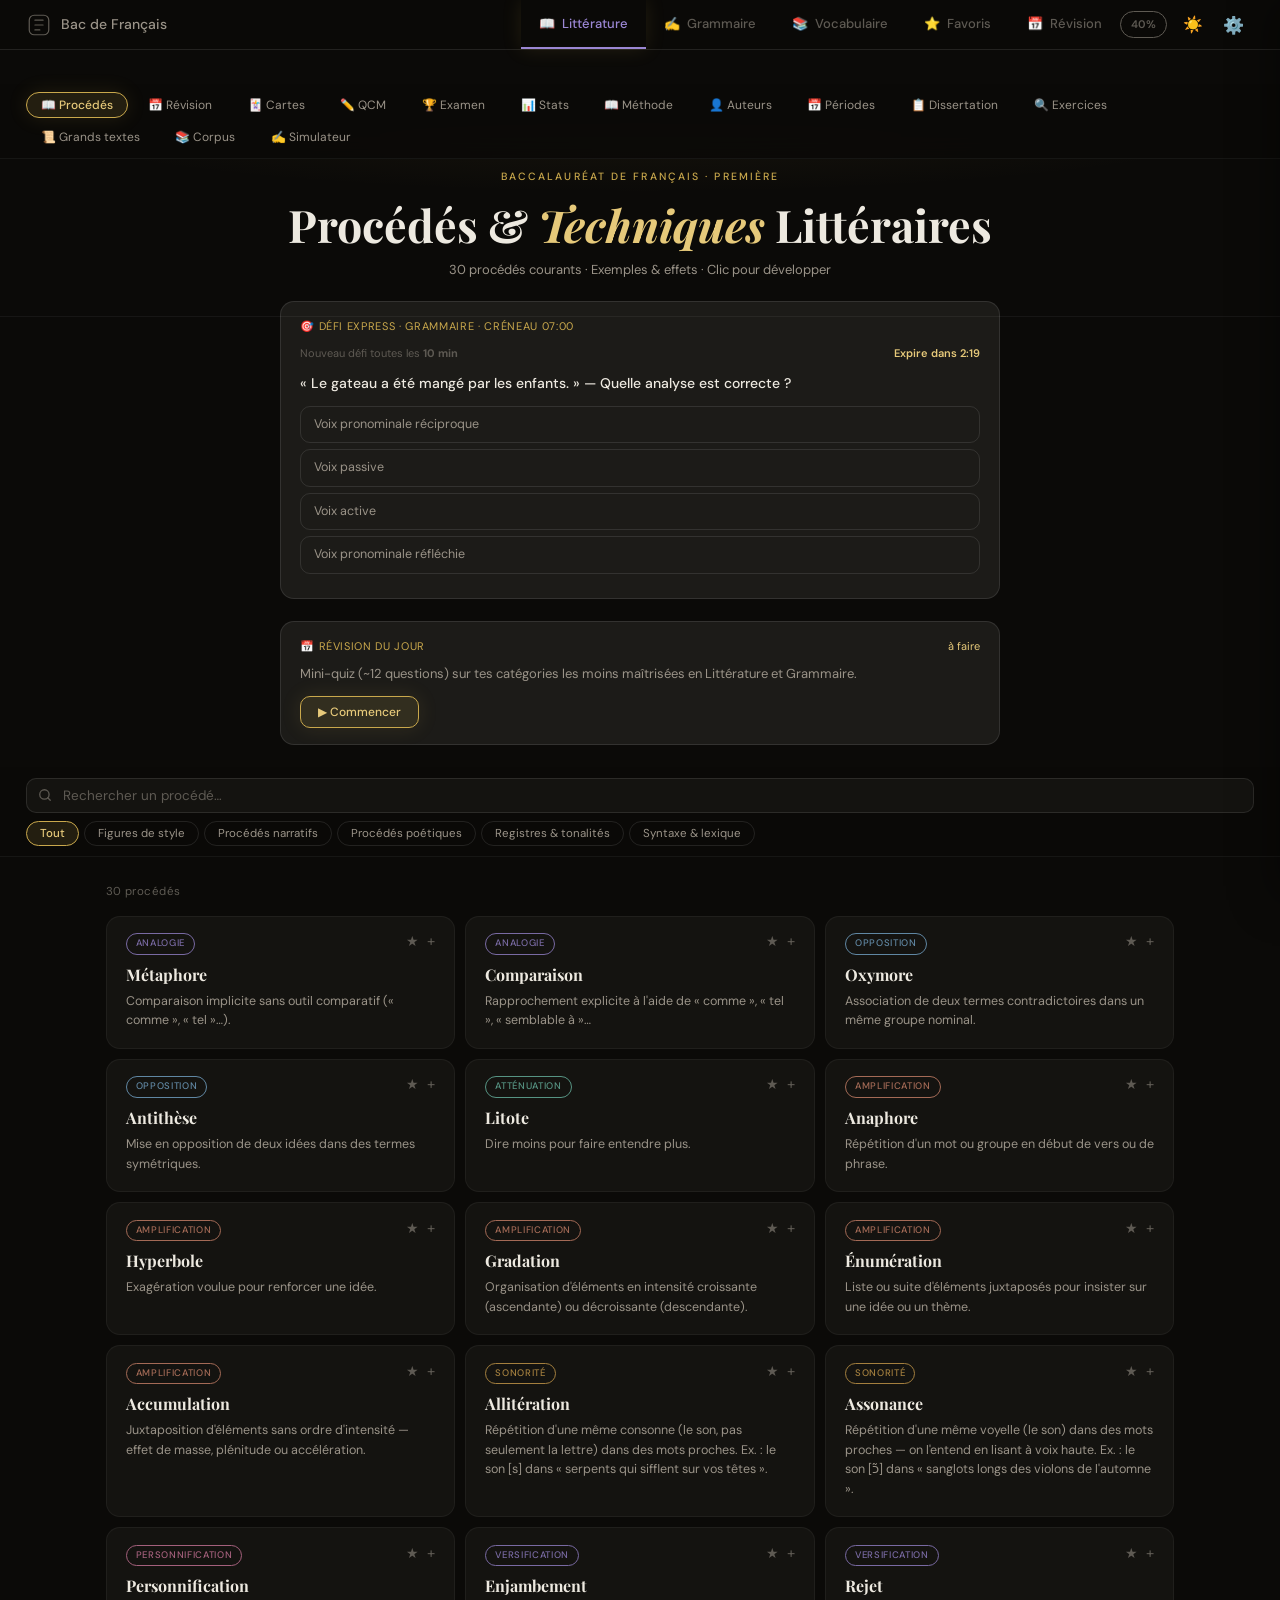
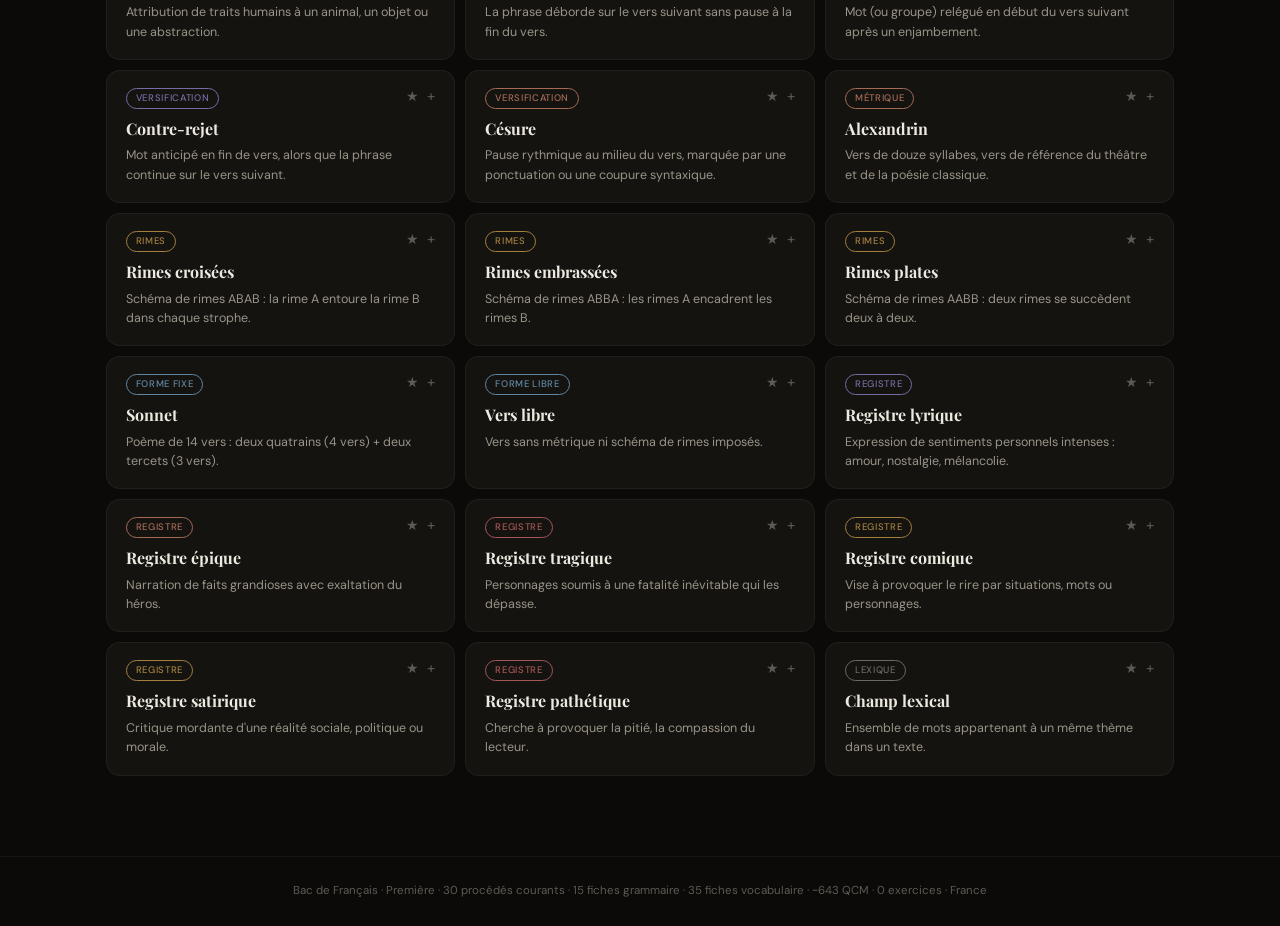
==== commit 4448b748: "Feature 1: Révision du jour — QCM ciblé sur points faibles Co-authored-by: Cursor <cursoragent@curso" ====
--- a/index.html
+++ b/index.html
@@ -41,6 +41,9 @@
   <button class="matiere-tab" id="mtab-fav" onclick="switchMatiere('fav')" aria-label="Favoris">
     ⭐ <span class="mlabel">Favoris</span>
   </button>
+  <button class="matiere-tab daily-review-nav" id="daily-review-nav" onclick="openDailyReview()" aria-label="Révision du jour" title="Révision du jour">
+    <span class="daily-nav-badge">📅</span> <span class="mlabel">Révision</span>
+  </button>
   <span class="nav-streak" id="streak-badge" style="display:none" title="Série quotidienne"></span>
   <span class="nav-readiness" id="readiness-nav" style="display:none" title="Indice de préparation Bac"></span>
   <button class="icon-btn" id="theme-toggle" onclick="toggleTheme()" title="Thème clair / sombre" aria-label="Basculer le thème clair ou sombre">☀️</button>
@@ -1400,7 +1403,8 @@
 <div id="pages-mount">
 <div id="m-proc" class="matiere on">
   <div class="subnav" id="snav-proc">
-    <button class="stab on"  onclick="switchPg('proc','p-fiche',this)">📖 Procédés</button>
+    <button class="stab on" id="stab-fiche" onclick="switchPg('proc','p-fiche',this)">📖 Procédés</button>
+    <button class="stab" id="stab-daily" onclick="switchPg('proc','p-daily',this)">📅 Révision</button>
     <button class="stab"     onclick="switchPg('proc','p-cartes',this)">🃏 Cartes</button>
     <button class="stab"     onclick="switchPg('proc','p-qcm',this)">✏️ QCM</button>
     <button class="stab"     onclick="switchPg('proc','p-exam',this)">🏆 Examen</button>
@@ -1423,6 +1427,7 @@
       <p class="hero-sub" id="proc-count-hero">… procédés courants · Exemples &amp; effets · Clic pour développer</p>
     </div>
     <div class="daily-box" id="daily-challenge" style="display:none"></div>
+    <div class="daily-box daily-review-hero" id="daily-review-hero" style="display:none"></div>
     <div class="fbar">
       <div class="sbox">
         <svg width="14" height="14" viewBox="0 0 24 24" fill="none" stroke="currentColor" stroke-width="2.2" stroke-linecap="round" stroke-linejoin="round"><circle cx="11" cy="11" r="8"/><line x1="21" y1="21" x2="16.65" y2="16.65"/></svg>
@@ -1463,6 +1468,25 @@
     <div class="wrap-sm">
       <p class="hero-sub" id="exam-count-hero" style="text-align:center;margin:0 0 .8rem;font-size:12px">…</p>
       <div id="exam-cont"></div>
+    </div>
+  </div>
+
+  <!-- ── Révision du jour ── -->
+  <div id="proc-p-daily" class="pg">
+    <div class="wrap-sm">
+      <div class="qcm-top">
+        <h2>📅 Révision <em>du jour</em></h2>
+        <div style="display:flex;gap:7px;align-items:center;flex-wrap:wrap">
+          <div class="scorepill">Score : <b id="dailyqsc">0</b> / <b id="dailyqtot">0</b></div>
+          <button class="sbtn" onclick="startDailyReview()">↺ Relancer</button>
+        </div>
+      </div>
+      <div id="daily-review-intro" class="daily-review-intro"></div>
+      <div style="margin-bottom:1.1rem">
+        <div class="ptrack"><div class="pfill" id="dailyqbar" style="width:0%"></div></div>
+        <div class="plbl" id="dailyqprog">0 question répondue</div>
+      </div>
+      <div id="daily-qcont"></div>
     </div>
   </div>
 
@@ -2267,6 +2291,7 @@
 <script defer src="js/pages/vocab.js?v=20260607"></script>
 <script defer src="js/pages/cartes.js?v=20260607"></script>
 <script defer src="js/pages/qcm.js?v=20260607"></script>
+<script defer src="js/pages/daily-review.js?v=20260610"></script>
 <script defer src="js/pages/stats-ui.js?v=20260628"></script>
 <script defer src="js/pages/keyboard.js?v=20260607"></script>
 <script defer src="js/pages/exam.js?v=20260607"></script>
--- a/css/styles.css
+++ b/css/styles.css
@@ -713,6 +713,12 @@
 .daily-head{display:flex;align-items:center;justify-content:space-between;margin-bottom:.6rem}
 .daily-lbl{font-size:11px;letter-spacing:.06em;text-transform:uppercase;color:var(--gold)}
 .daily-done{font-size:11px;color:var(--ok)}
+.daily-pending{color:var(--gold2)}
+.daily-review-hero{margin-top:0}
+.daily-review-desc{font-size:13px;color:var(--tx2);margin:0 0 .75rem;line-height:1.45}
+.daily-review-intro{margin-bottom:1rem}
+.daily-review-focus{font-size:12px;color:var(--tx3);margin:.5rem 0 0}
+.daily-review-nav .daily-nav-badge{display:inline-block;min-width:1.2em;text-align:center}
 .daily-fail{color:var(--er)}
 .daily-meta{display:flex;flex-wrap:wrap;justify-content:space-between;gap:6px;font-size:11px;color:var(--tx3);margin-bottom:.65rem}
 .challenge-countdown{font-variant-numeric:tabular-nums;color:var(--gold2);font-weight:600}
@@ -1833,7 +1839,6 @@
     transition-duration:.01ms!important;scroll-behavior:auto!important;
   }
 }
-body.reduce-motion *,body.reduce-motion *::before,body.reduce-motion *::after{
-  animation-duration:.01ms!important;transition-duration:.01ms!important;
-}
-
+.exo-opts{display:flex;flex-wrap:wrap;gap:6px;margin:.45rem 0 .6rem}
+.exo-opt{font-size:11.5px;max-width:100%;text-align:left;white-space:normal;line-height:1.35}
+
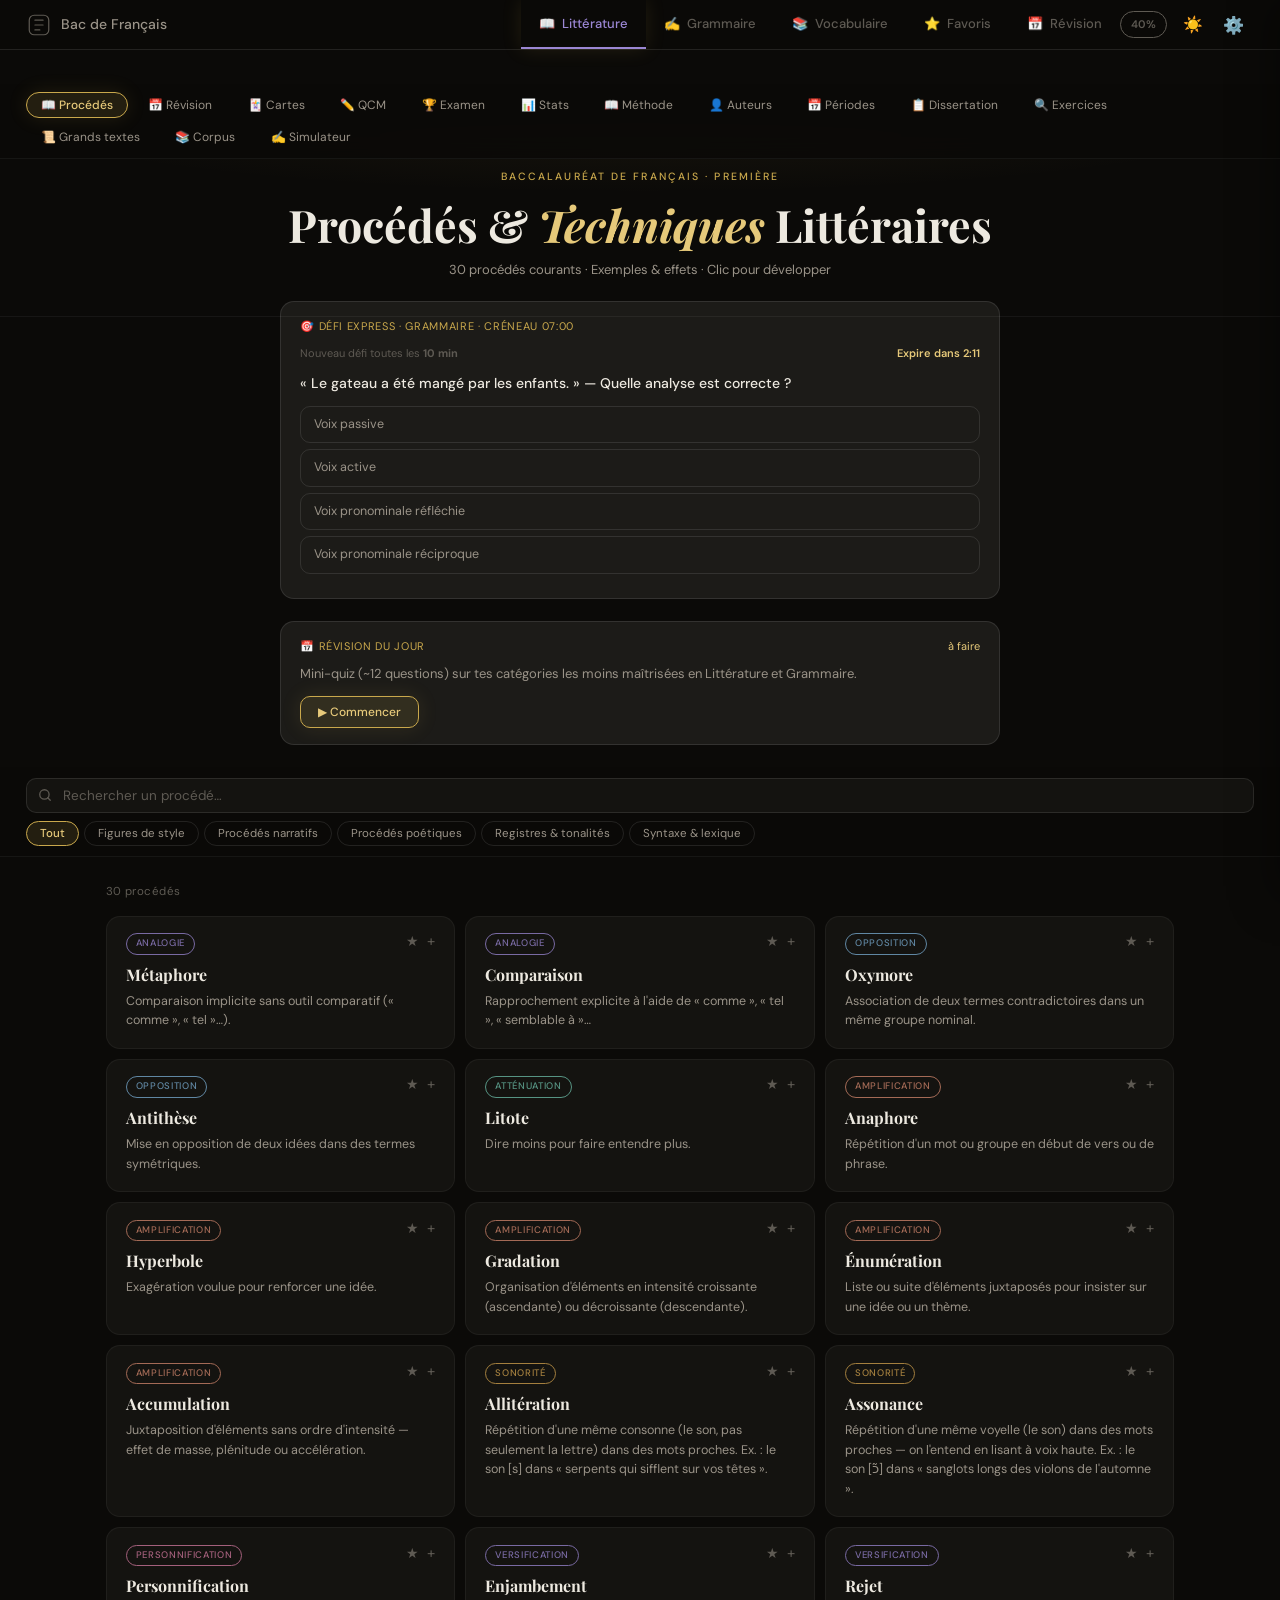
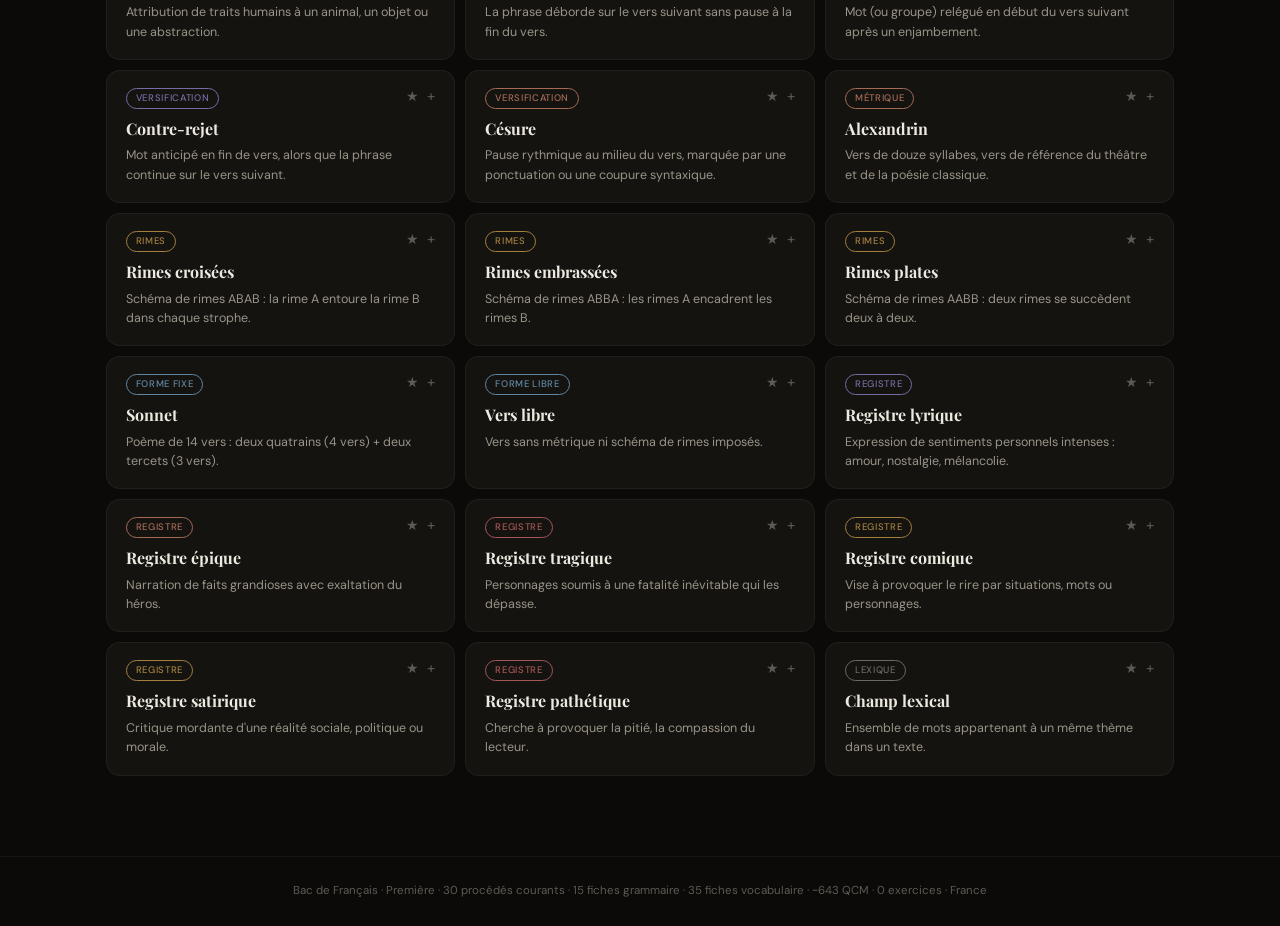
==== commit 7965e1bb: "Feature 2: PWA et mode hors-ligne (manifest, service worker, cache versionne) Co-authored-by: Cursor" ====
--- a/index.html
+++ b/index.html
@@ -4,6 +4,8 @@
   <meta charset="UTF-8">
   <meta name="viewport" content="width=device-width, initial-scale=1.0">
   <title>Bac de Français — Première</title>
+  <link rel="manifest" href="manifest.json">
+  <meta name="theme-color" content="#c9a84c">
   <link rel="icon" href="assets/favicon.svg" type="image/svg+xml">
   <link rel="preconnect" href="https://fonts.googleapis.com">
   <link rel="preconnect" href="https://fonts.gstatic.com" crossorigin>
@@ -2305,5 +2307,12 @@
 <script defer src="js/pages/boot-app.js?v=20260623"></script>
 <script defer src="js/pages-loader.js?v=20260609"></script>
 <script defer src="js/boot.js?v=20260609"></script>
+<script>
+if ('serviceWorker' in navigator) {
+  window.addEventListener('load', function () {
+    navigator.serviceWorker.register('sw.js').catch(function () {});
+  });
+}
+</script>
 </body>
 </html>
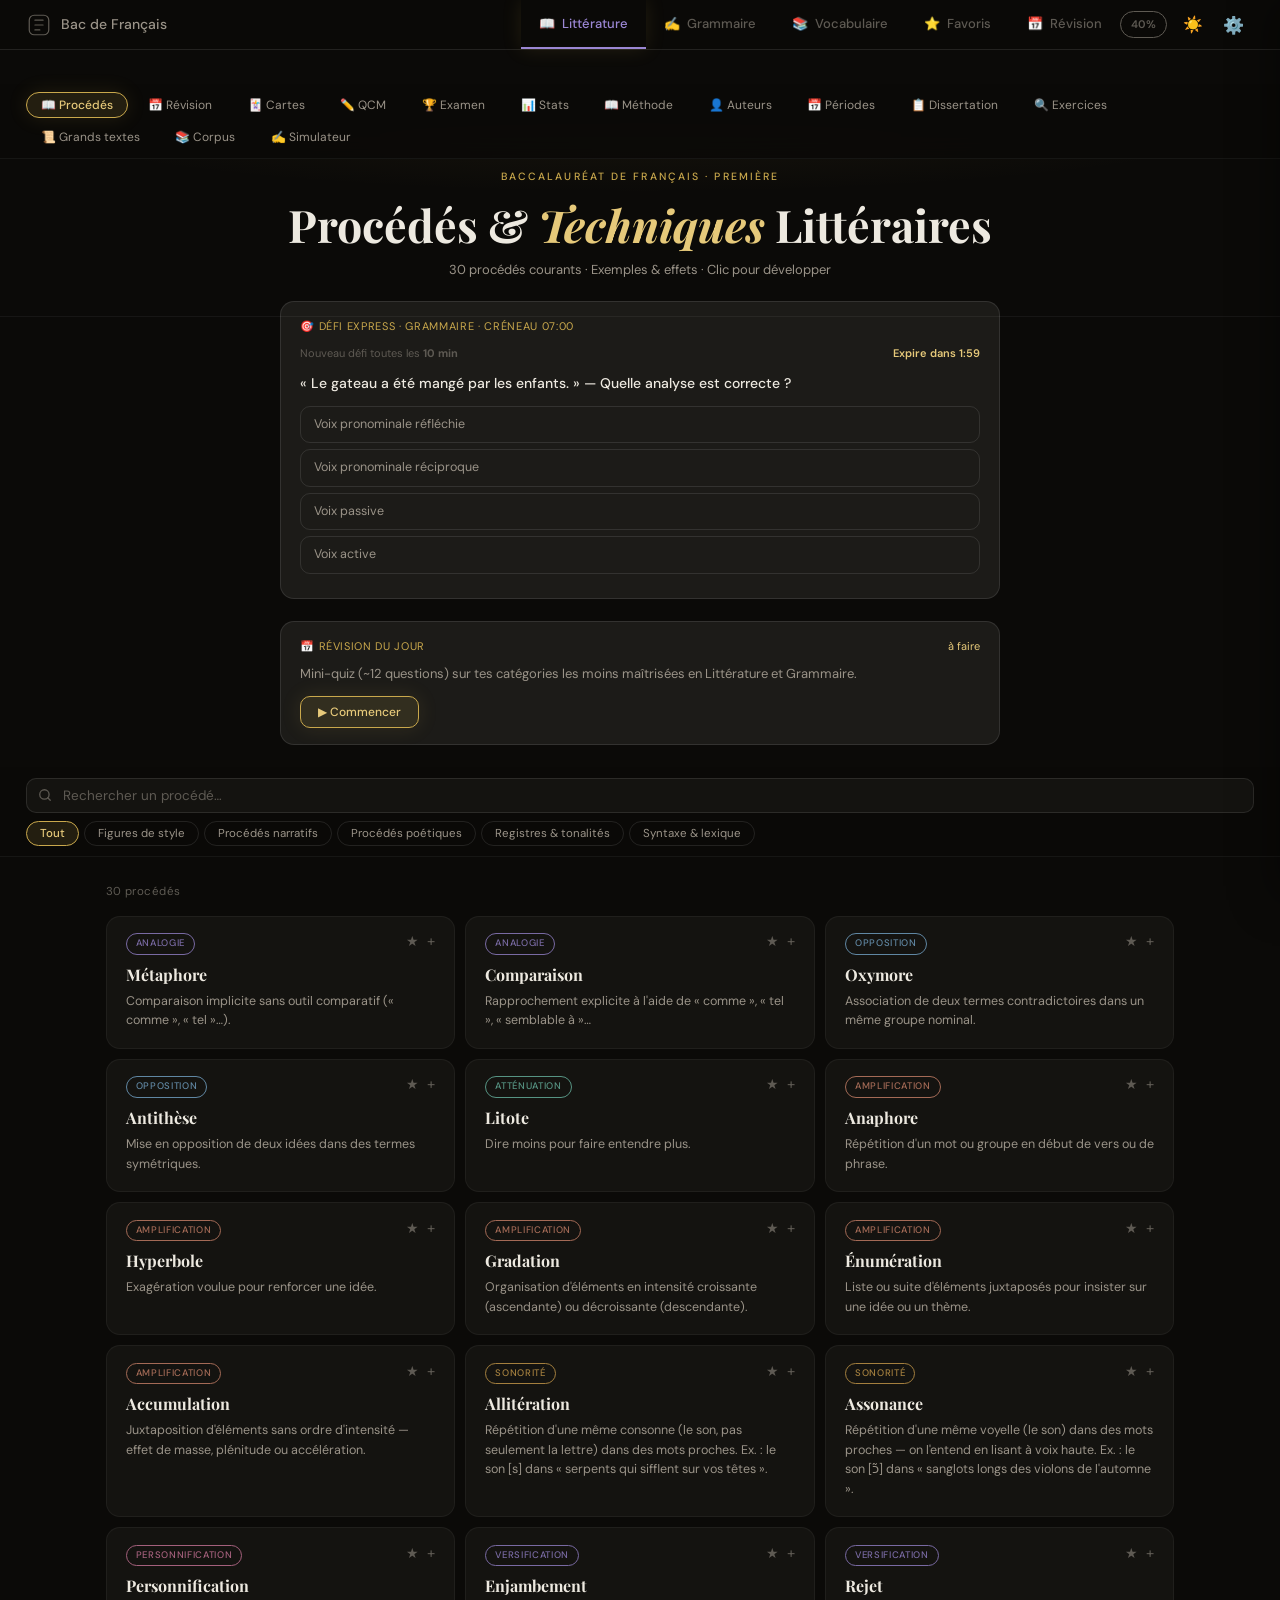
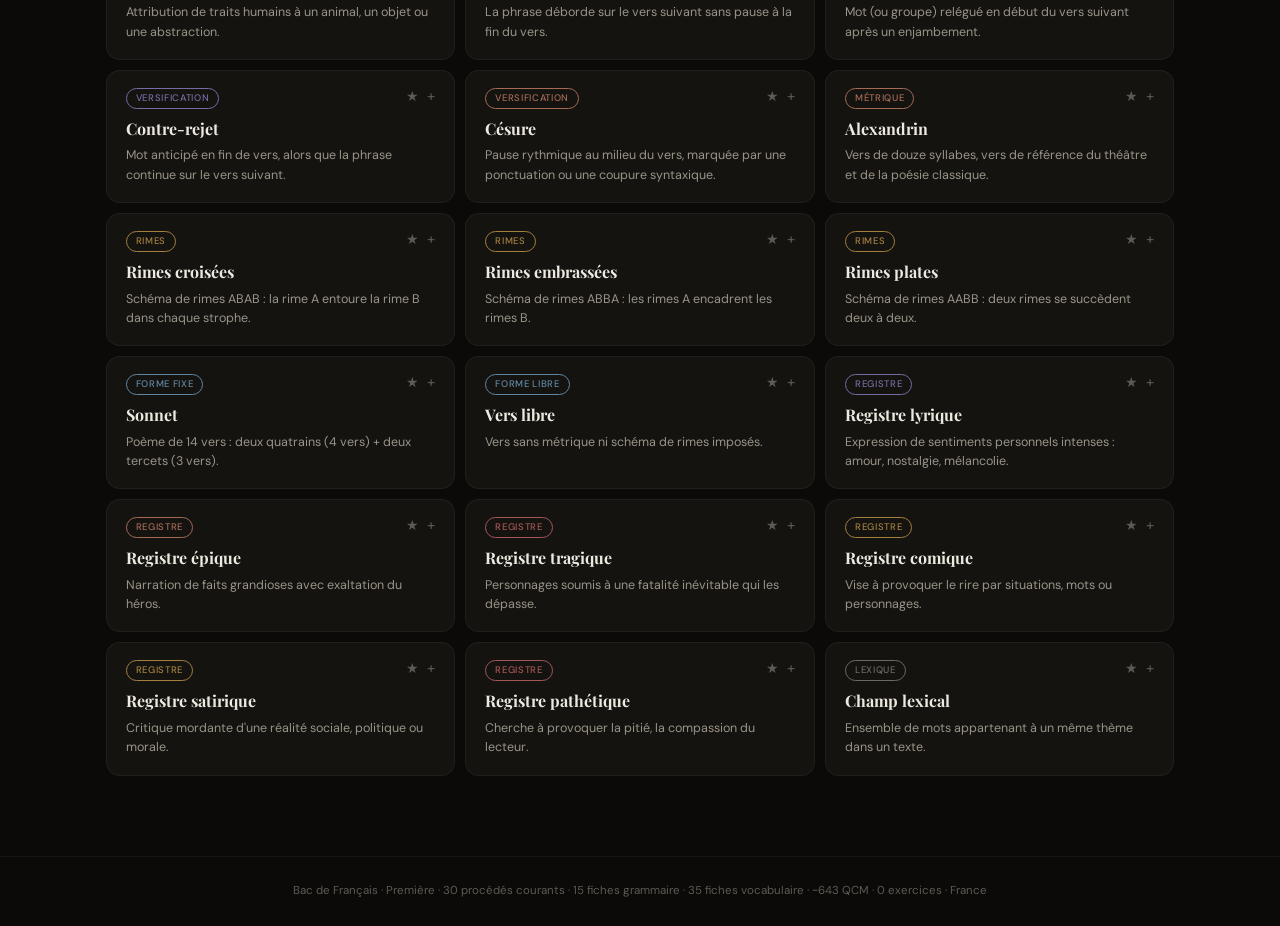
==== commit 44efa991: "Feature 3: Fiche de revision PDF via window.print (questions a revoir) Co-authored-by: Cursor <curso" ====
--- a/index.html
+++ b/index.html
@@ -1356,6 +1356,15 @@
       </div>
 
       <div class="sp-row">
+        <div class="sp-label">Fiche de révision (questions à revoir)
+          <div class="sp-sub">Imprime les QCM avec ratio &lt; seuil « questions difficiles »</div>
+        </div>
+        <div class="sp-ctrl">
+          <button class="sp-action-btn" onclick="printRevisionSheet()">🖨 Fiche de révision</button>
+        </div>
+      </div>
+
+      <div class="sp-row">
         <div class="sp-label">Exporter les statistiques</div>
         <div class="sp-ctrl">
           <button class="sp-action-btn" onclick="exportStats()">⬇ Export JSON</button>
@@ -2294,6 +2303,7 @@
 <script defer src="js/pages/cartes.js?v=20260607"></script>
 <script defer src="js/pages/qcm.js?v=20260607"></script>
 <script defer src="js/pages/daily-review.js?v=20260610"></script>
+<script defer src="js/pages/revision-print.js?v=20260610"></script>
 <script defer src="js/pages/stats-ui.js?v=20260628"></script>
 <script defer src="js/pages/keyboard.js?v=20260607"></script>
 <script defer src="js/pages/exam.js?v=20260607"></script>
--- a/css/styles.css
+++ b/css/styles.css
@@ -1482,7 +1482,23 @@
   body.print-gpf .gpf-block{border:1px solid #eee;background:#fafafa}
   body.print-gpf .gpf-proc-name,.gpf-title,.gpf-cat-title{color:#000}
   body.print-gpf .gpf-formula{color:#333}
-}
+  body.print-revision .revision-print-root,
+  body.print-revision .revision-print-root *{visibility:visible}
+  body.print-revision .revision-print-root{
+    position:absolute;left:0;top:0;width:100%;background:#fff;color:#000;padding:1rem 1.5rem;
+  }
+  body.print-revision .topnav,.bac-countdown-bar,.subnav,.settings-panel,.no-print{display:none!important}
+  body.print-revision .revision-print-root{display:block}
+  .revision-print-item{break-inside:avoid;margin-bottom:1.2rem;padding-bottom:.8rem;border-bottom:1px solid #ddd}
+  .revision-print-q{font-size:14px;font-weight:500;margin:.4rem 0}
+  .revision-print-opts{margin:.4rem 0 .6rem 1.2rem;padding:0}
+  .revision-print-opts li{margin:.25rem 0}
+  .revision-ans{font-weight:700}
+  .revision-print-expl{font-size:12px;color:#333}
+  .revision-print-head{margin-bottom:1rem;border-bottom:2px solid #c9a84c;padding-bottom:.5rem}
+}
+
+.revision-print-root{display:none}
 
 /* ══════════════════════════════════════════
    DESIGN & PERSONNALISATION (thème étendu)
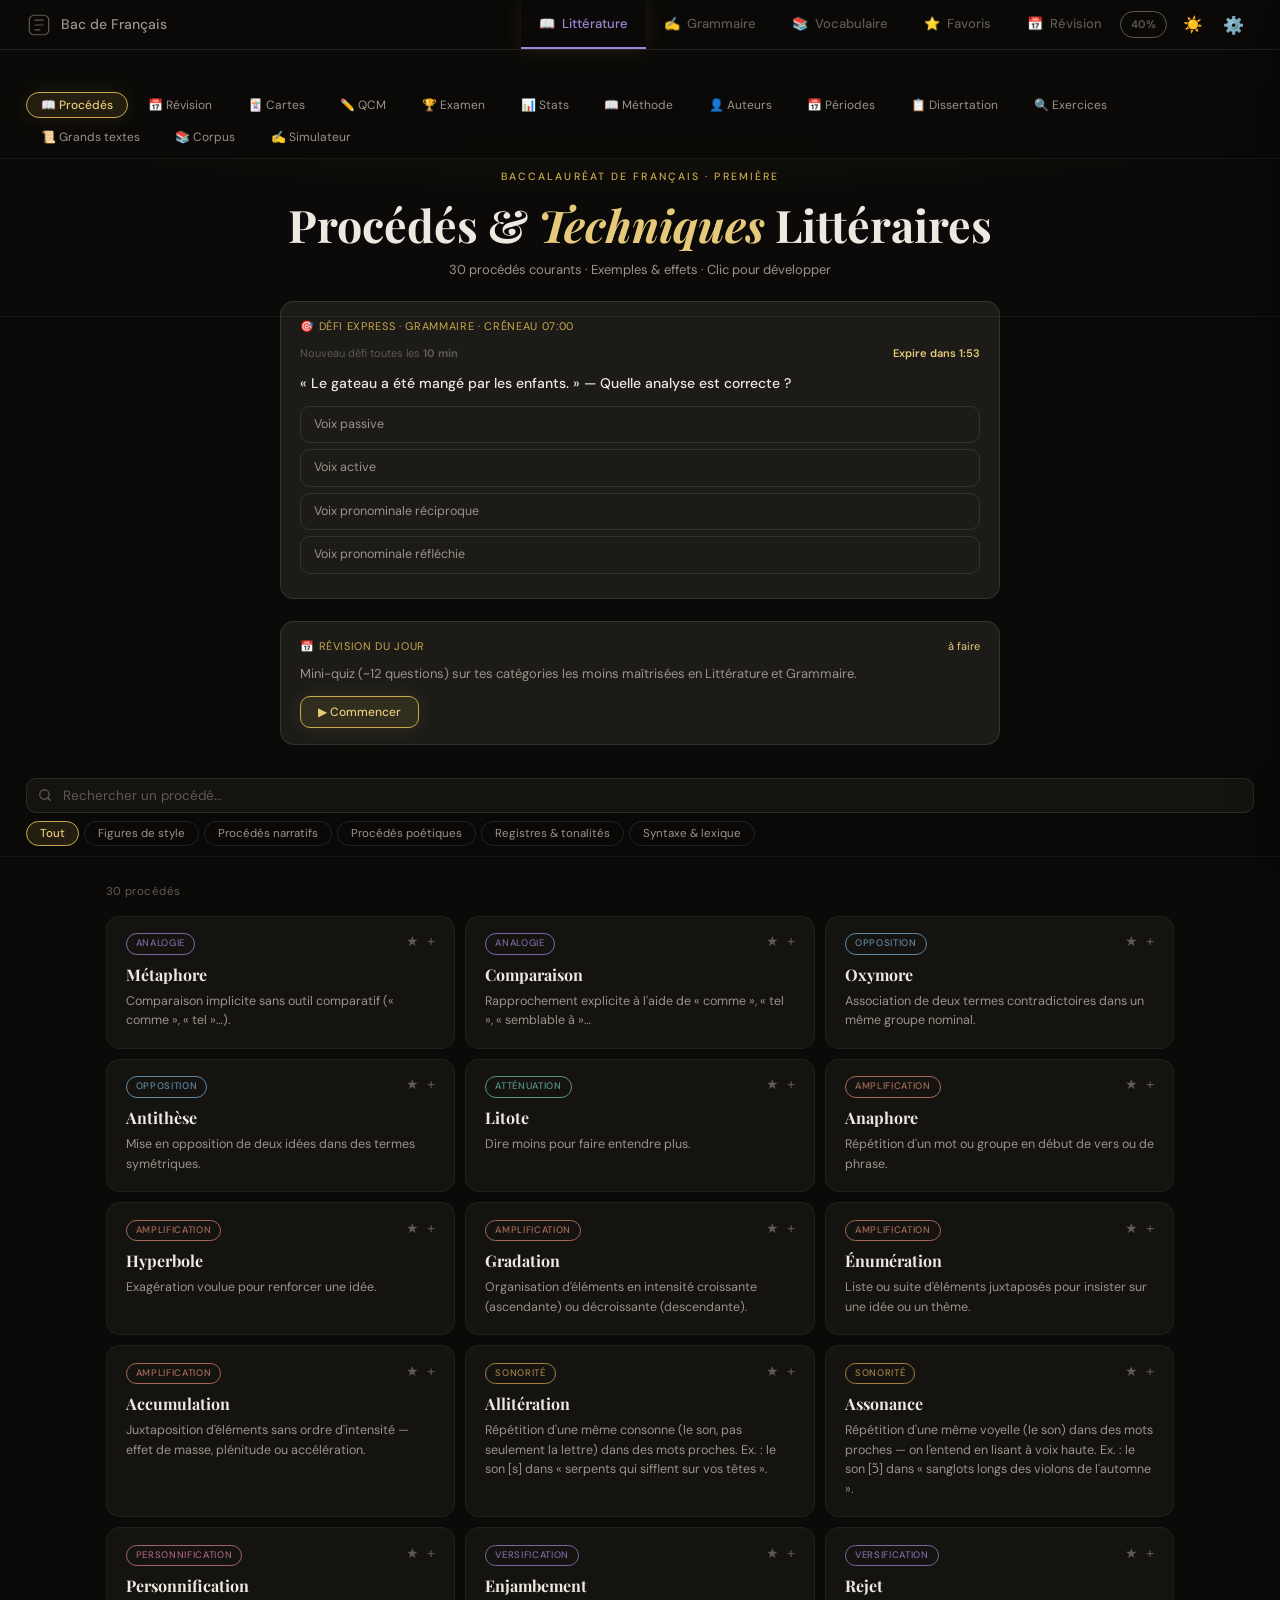
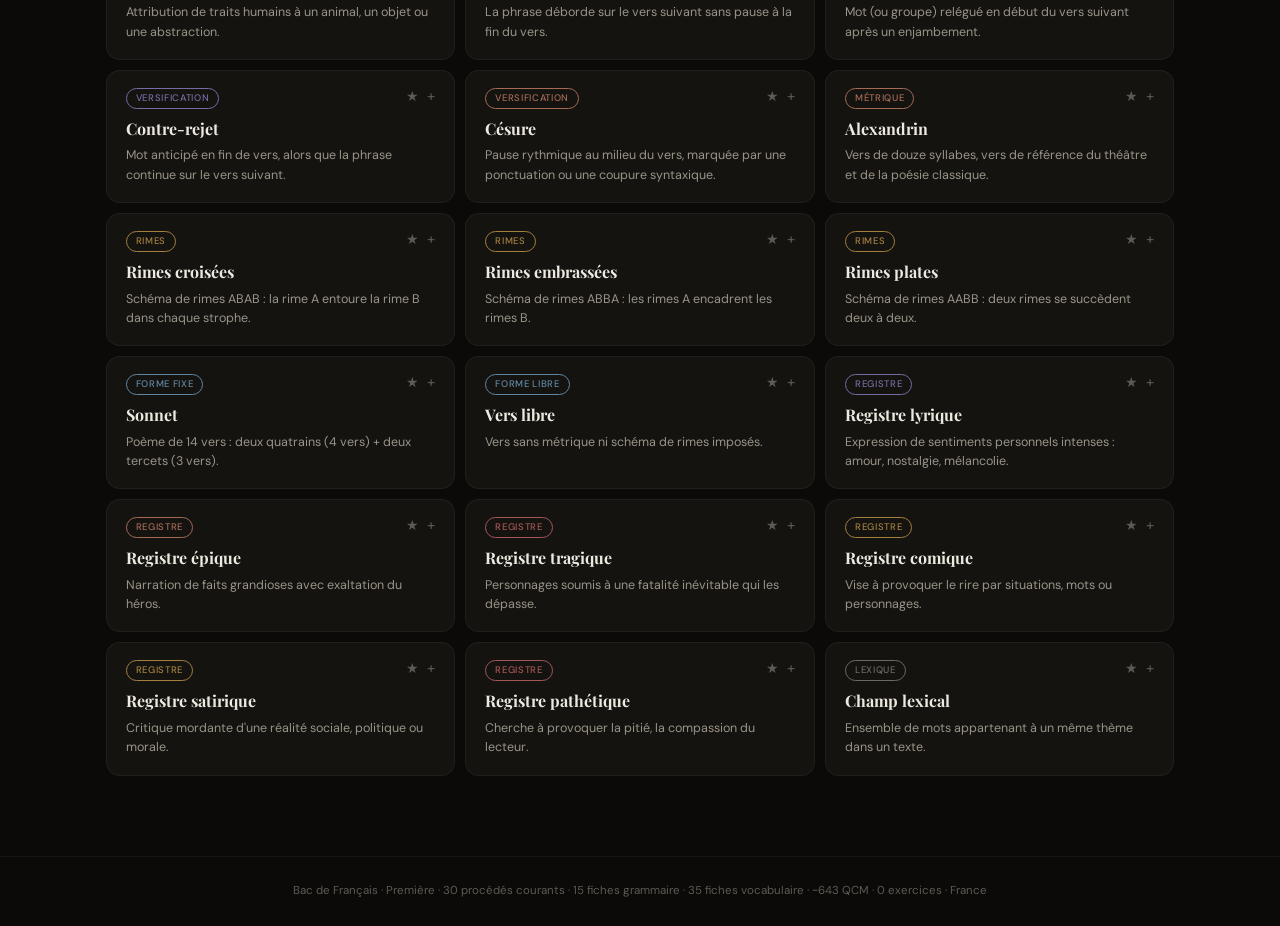
==== commit bcd2a66a: "Feature 4: Plans alternatifs dans le Simulateur (2-3 variantes par genre) Co-authored-by: Cursor <cu" ====
--- a/index.html
+++ b/index.html
@@ -1548,6 +1548,7 @@
           Stats <em style="font-style:italic;color:var(--gold2)">Littérature</em>
         </h2>
         <div style="display:flex;gap:7px">
+          <button class="sbtn" onclick="printRevisionSheet()">🖨 Fiche à revoir</button>
           <button class="sbtn" onclick="window.print()">🖨 Imprimer</button>
           <button class="rst-btn" onclick="clearSt('proc')">Réinitialiser</button>
         </div>
@@ -1890,6 +1891,11 @@
         <div class="intro-sim-row">
           <label class="intro-sim-label" for="intro-sim-theme">Thème <span class="intro-sim-opt">(optionnel — remplace l'auto)</span></label>
           <input type="text" class="sinput intro-sim-input" id="intro-sim-theme" placeholder="Ex. la mélancolie du temps qui passe…">
+        </div>
+        <div class="intro-sim-row intro-sim-plan-wrap" id="intro-sim-plan-wrap">
+          <span class="intro-sim-label">Plan du commentaire</span>
+          <p class="intro-sim-opt" style="margin:0 0 .5rem">Choisis un angle avant de générer (influence l'intro locale et Ollama).</p>
+          <div class="intro-sim-plan-choices" id="intro-sim-plan-choices"></div>
         </div>
         <div class="intro-sim-form-actions">
           <button type="button" class="pbtn intro-sim-btn" onclick="introSimGenerate()">✨ Générer mon commentaire</button>
--- a/css/styles.css
+++ b/css/styles.css
@@ -1500,6 +1500,15 @@
 
 .revision-print-root{display:none}
 
+.intro-sim-plan-wrap{margin-top:.5rem}
+.intro-sim-plan-choices{display:grid;gap:.5rem}
+.intro-sim-plan-opt{
+  display:grid;grid-template-columns:auto 1fr;gap:.35rem .65rem;align-items:start;
+  padding:.55rem .7rem;border:.5px solid var(--b2);border-radius:var(--rad);cursor:pointer;
+}
+.intro-sim-plan-opt input{margin-top:.25rem}
+.intro-sim-plan-axes{grid-column:2;font-size:11px;color:var(--tx3);line-height:1.4}
+
 /* ══════════════════════════════════════════
    DESIGN & PERSONNALISATION (thème étendu)
    ══════════════════════════════════════════ */
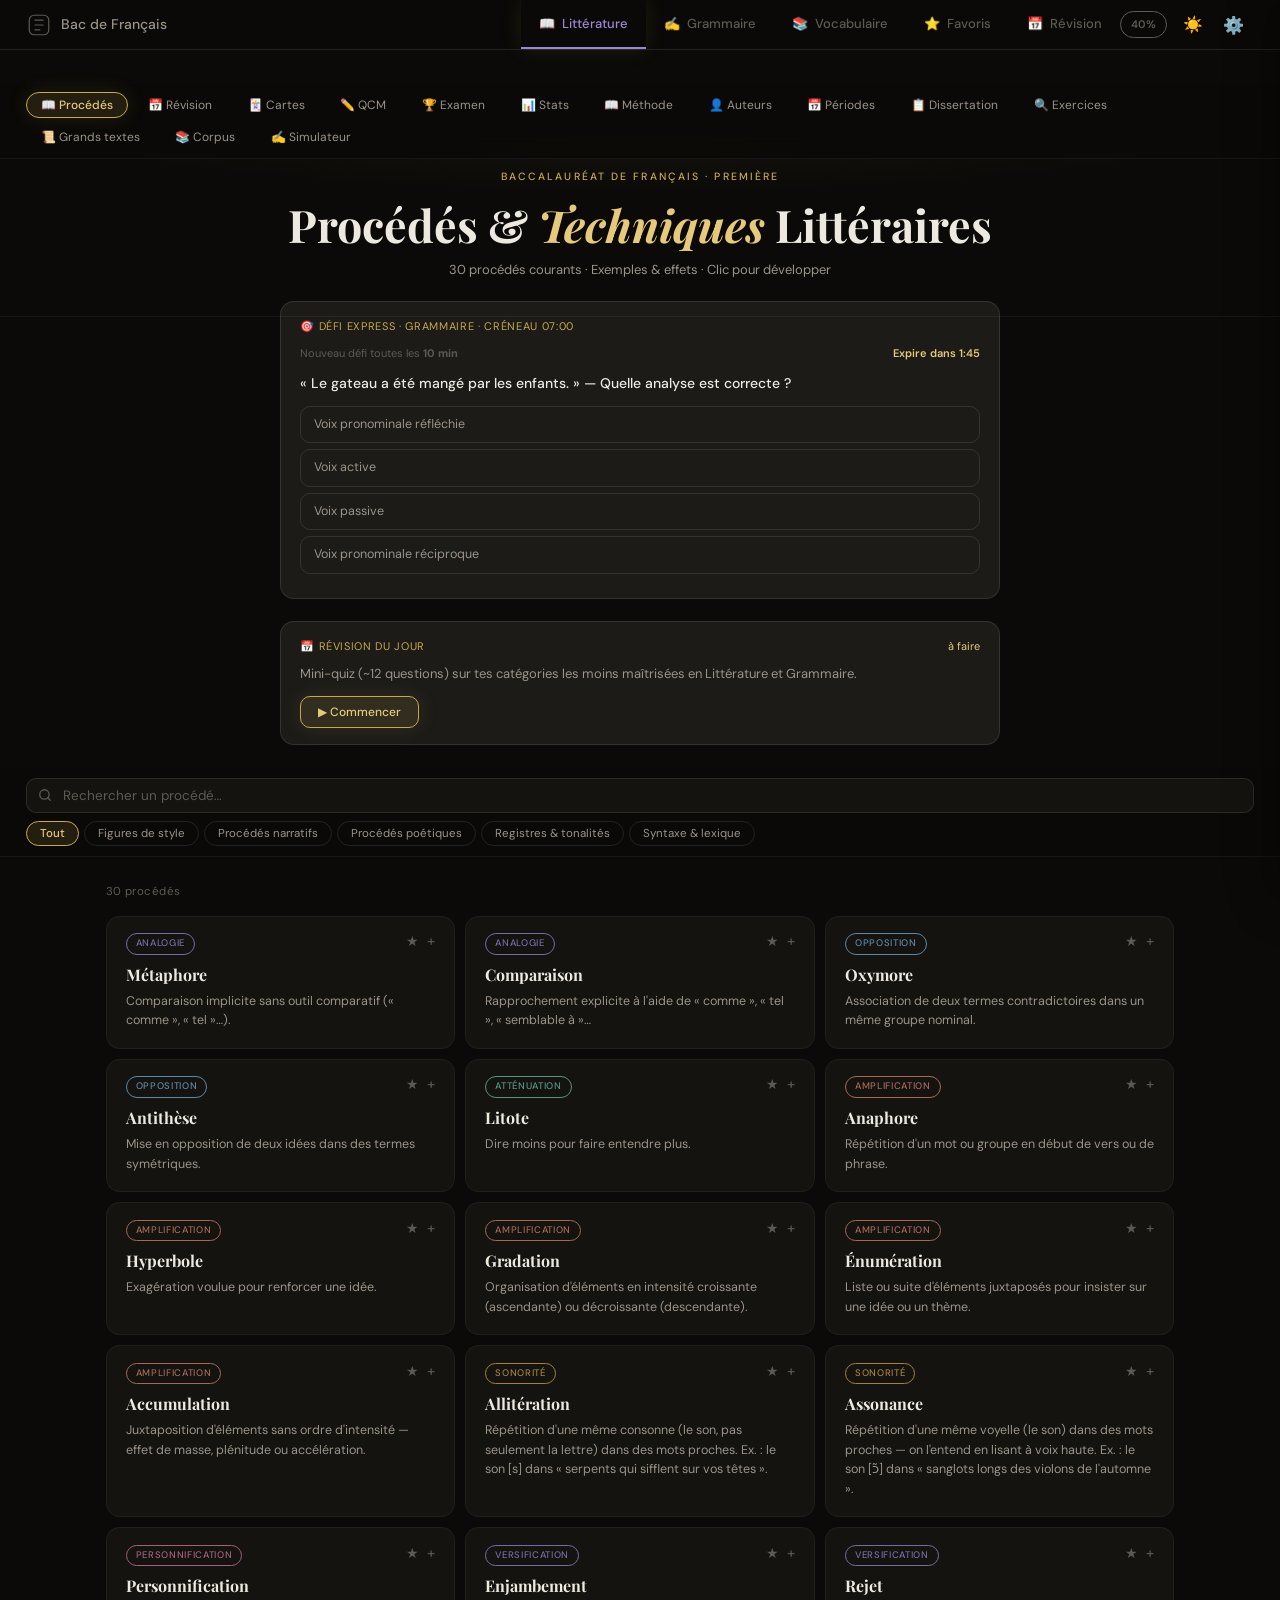
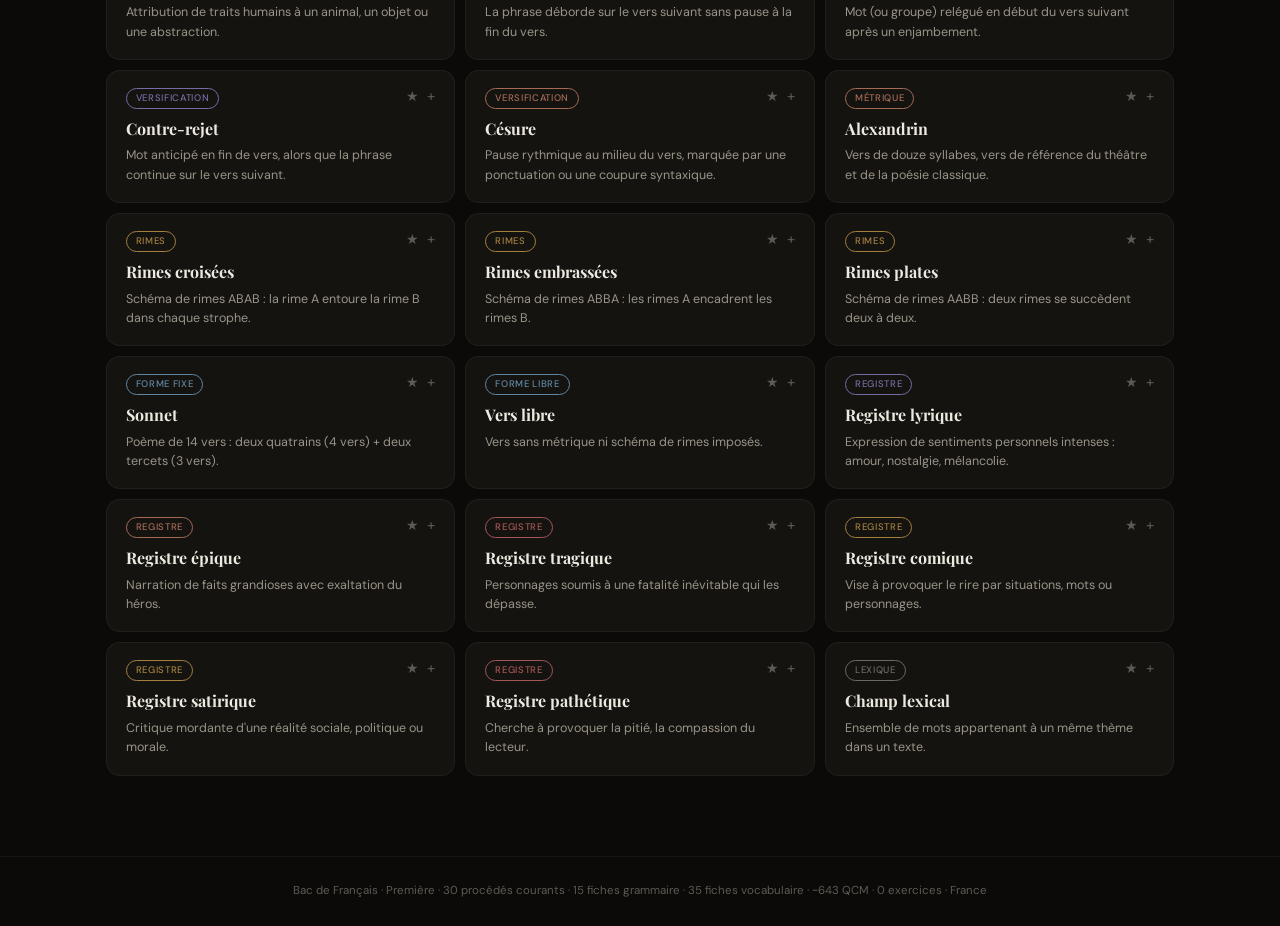
==== commit 4929b308: "Feature 5: Comparaison de scores via export/import compact Co-authored-by: Cursor <cursoragent@curso" ====
--- a/index.html
+++ b/index.html
@@ -1365,6 +1365,19 @@
       </div>
 
       <div class="sp-row">
+        <div class="sp-label">Comparer mes scores
+          <div class="sp-sub">Export compact · import lecture seule · pas de fusion</div>
+        </div>
+        <div class="sp-ctrl">
+          <button class="sp-action-btn" onclick="exportScoreSummary()">⬇ Résumé scores</button>
+          <button class="sp-action-btn" onclick="el('import-score-summary-input').click()">⬆ Comparer</button>
+          <input type="file" id="import-score-summary-input" accept=".json" style="display:none" onchange="importScoreSummaryForCompare(event)">
+          <button class="sp-action-btn sec" type="button" onclick="clearScoreCompare()">✕ Effacer</button>
+        </div>
+      </div>
+      <div id="score-compare-panel" class="score-compare-panel" hidden></div>
+
+      <div class="sp-row">
         <div class="sp-label">Exporter les statistiques</div>
         <div class="sp-ctrl">
           <button class="sp-action-btn" onclick="exportStats()">⬇ Export JSON</button>
@@ -2310,6 +2323,7 @@
 <script defer src="js/pages/qcm.js?v=20260607"></script>
 <script defer src="js/pages/daily-review.js?v=20260610"></script>
 <script defer src="js/pages/revision-print.js?v=20260610"></script>
+<script defer src="js/pages/score-compare.js?v=20260610"></script>
 <script defer src="js/pages/stats-ui.js?v=20260628"></script>
 <script defer src="js/pages/keyboard.js?v=20260607"></script>
 <script defer src="js/pages/exam.js?v=20260607"></script>
--- a/css/styles.css
+++ b/css/styles.css
@@ -1508,6 +1508,13 @@
 }
 .intro-sim-plan-opt input{margin-top:.25rem}
 .intro-sim-plan-axes{grid-column:2;font-size:11px;color:var(--tx3);line-height:1.4}
+.score-compare-panel{margin:.75rem 0;padding:.75rem;background:var(--s2);border-radius:var(--rad);border:.5px solid var(--b2)}
+.score-compare-table{width:100%;border-collapse:collapse;font-size:12px}
+.score-compare-table th,.score-compare-table td{padding:.35rem .5rem;border-bottom:1px solid var(--b1);text-align:left}
+.score-compare-table th{color:var(--tx3);font-weight:500}
+.score-compare-global td{border-top:1px solid var(--b2)}
+.score-compare-note{font-size:11px;color:var(--tx3);margin:.5rem 0 0}
+.score-compare-err{color:var(--er);font-size:12px}
 
 /* ══════════════════════════════════════════
    DESIGN & PERSONNALISATION (thème étendu)
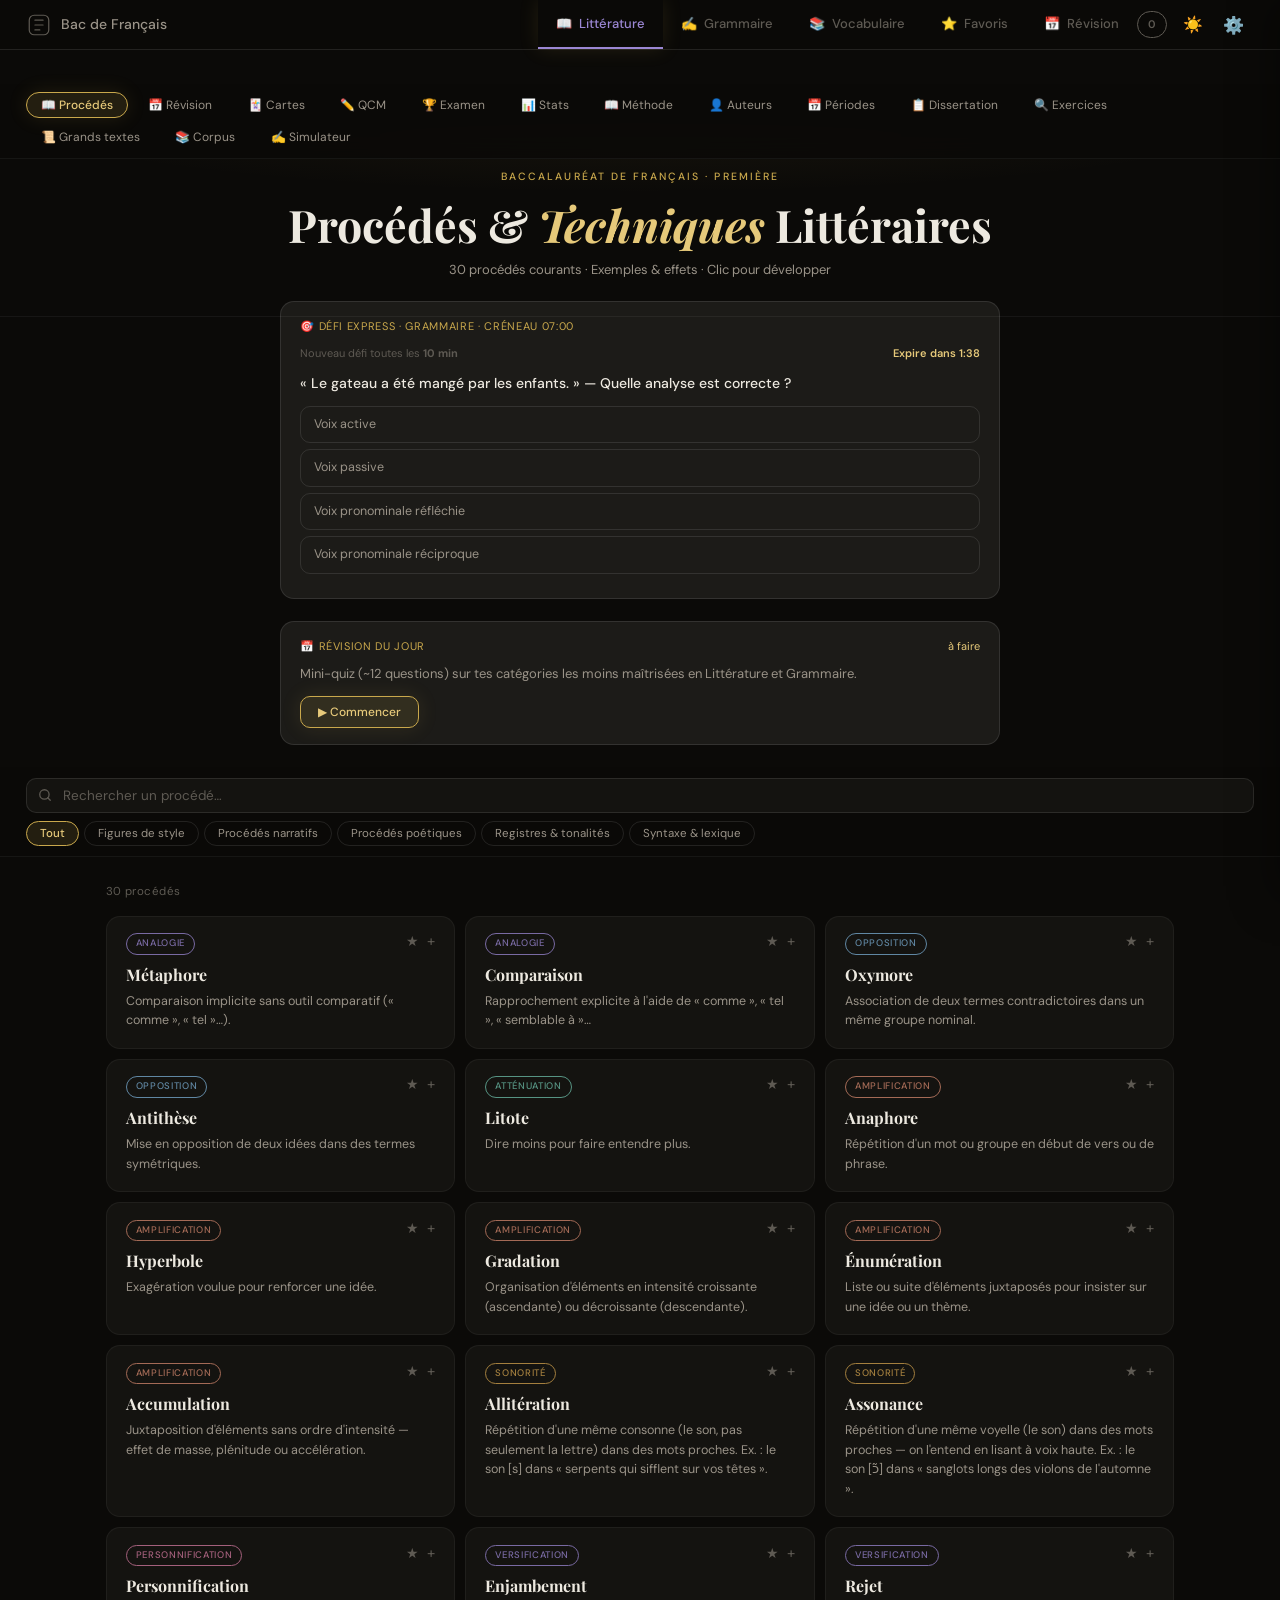
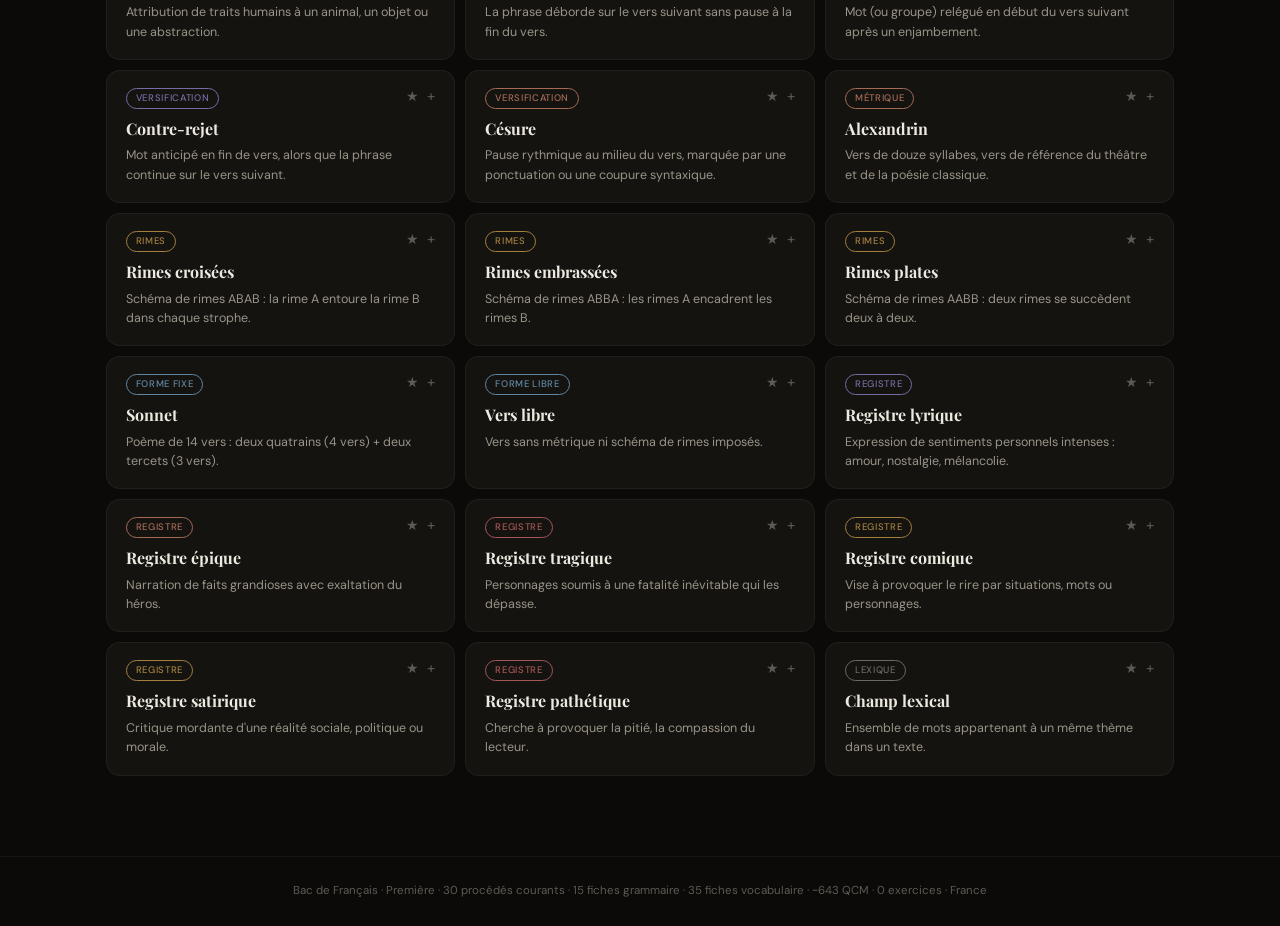
==== commit ab3d11aa: "Refonte indice de preparation, intro-sim et methode docx Remplace la prediction probabiliste QCM par" ====
--- a/index.html
+++ b/index.html
@@ -1604,31 +1604,31 @@
         <p>Bac de Français · Première · Voie générale — Étapes, IPCI, phrases-modèles, pièges &amp; plans</p>
       </div>
 
-      <div class="msec">Introduction express — 5 temps</div>
-      <p class="meth-intro-lead">Modèle d'introduction raccourci : amorce historique, auteur, extrait, problématique, annonce du plan.</p>
+      <div class="msec">Introduction raccourcie — 5 temps</div>
+      <p class="meth-intro-lead">Modèle d'introduction tel que dans <code>docs/intro version raccourcie.docx</code> — amorce historique, auteur, extrait, problématique, annonce du plan.</p>
       <p class="meth-doc-source">Source : <code>docs/intro version raccourcie.docx</code> · <button type="button" class="corpus-inline-btn" onclick="openCorpusRef('M-INTRO')">M-INTRO</button> · <button type="button" class="corpus-inline-btn" onclick="openCorpusRef('M-TRANS')">M-TRANS</button></p>
-      <div class="step"><div class="stepn">1</div><div><div class="stept">L'amorce (contexte et rupture)</div><div class="stepb">Depuis toujours, la littérature permet aux auteurs d'exprimer leur vision du monde et de questionner la société dans laquelle ils vivent. Si le <em>[siècle précédent]</em> était marqué par <em>[caractéristique de l'ancien mouvement]</em>, le <em>[siècle de l'auteur]</em> voit naître <em>[caractéristique du nouveau mouvement]</em>.</div></div></div>
-      <div class="step"><div class="stepn">2</div><div><div class="stept">Présentation de l'auteur et de l'œuvre</div><div class="stepb">C'est dans ce contexte que s'inscrit <em>[nom de l'auteur]</em>, dramaturge / romancier / philosophe majeur de cette période. Il/elle publie en <em>[année]</em> son œuvre <em>[titre de l'œuvre]</em>.</div></div></div>
-      <div class="step"><div class="stepn">3</div><div><div class="stept">Situation et présentation de l'extrait</div><div class="stepb">Dans cet extrait, l'auteur traite de <em>[thème général du texte]</em> en utilisant <em>[ton ou registre]</em>.</div></div></div>
-      <div class="step"><div class="stepn">4</div><div><div class="stept">Problématique</div><div class="stepb">À travers l'étude de ce passage, nous nous demanderons comment <em>[problématique : ex. renouvelle les codes du genre pour dénoncer une injustice / parvient à rendre compte de la complexité psychologique du personnage]</em>.</div></div></div>
-      <div class="step"><div class="stepn">5</div><div><div class="stept">Annonce du plan</div><div class="stepb">Pour répondre à cette question, nous analyserons dans un premier temps <em>[mouvement 1]</em>, avant d'étudier <em>[mouvement 2]</em>.</div></div></div>
-
-      <div class="msec">Récap' Express — transitions d'époque</div>
-      <p class="meth-intro-lead">Formules de rupture pour articuler deux périodes littéraires dans l'amorce ou une transition.</p>
+      <div class="step"><div class="stepn">1</div><div><div class="stept">L'Amorce (Le contexte et la rupture)</div><div class="stepb">Depuis toujours la littérature permet aux auteurs d'exprimer leur vision du monde et de questionner la société dans laquelle ils vivent. Si le <em>[Siècle précédent]</em> était marqué par <em>[Caractéristique de l'ancien mouvement]</em>, le <em>[Siècle de l'auteur]</em> voit naître <em>[Caractéristique du nouveau mouvement]</em>.</div></div></div>
+      <div class="step"><div class="stepn">2</div><div><div class="stept">Présentation de l'auteur et de l'œuvre</div><div class="stepb">C'est dans ce contexte que s'inscrit <em>[Nom de l'auteur]</em>, Dramaturge / Romancier / Philosophe majeur de cette période. Il/elle publie en <em>[Année]</em> son œuvre <em>[Titre de l'œuvre]</em>.</div></div></div>
+      <div class="step"><div class="stepn">3</div><div><div class="stept">Situation et présentation de l'extrait</div><div class="stepb">Dans cet extrait, l'auteur traite de <em>[Thème général du texte]</em> en utilisant <em>[ton ou registre]</em>.</div></div></div>
+      <div class="step"><div class="stepn">4</div><div><div class="stept">Problématique</div><div class="stepb">À travers l'étude de ce passage, nous nous demanderons comment <em>[Problématique : ex. renouvelle les codes du genre pour dénoncer une injustice / parvient à rendre compte de la complexité psychologique du personnage]</em>.</div></div></div>
+      <div class="step"><div class="stepn">5</div><div><div class="stept">Annonce du plan</div><div class="stepb">Pour répondre à cette question, nous analyserons dans un premier temps <em>[Mouvement 1]</em>, avant d'étudier <em>[Mouvement 2]</em>.</div></div></div>
+
+      <div class="msec">Le « Récap' Express » — transitions d'époque (Le choc des époques)</div>
+      <p class="meth-intro-lead">Formules de rupture pour articuler deux périodes littéraires dans l'amorce.</p>
       <div class="pcrd"><h4>Du Baroque au Classicisme (XVII<sup>e</sup>)</h4>
-        <div class="pr"><span class="prl">Rupture</span><span class="prv">Liberté totale pour le théâtre → théâtre modèle de moralité (Molière, Racine, Abbé Prévost).</span></div>
-      </div>
-      <div class="pcrd"><h4>Du Classicisme aux Lumières (XVII<sup>e</sup> – XVIII<sup>e</sup>)</h4>
-        <div class="pr"><span class="prl">Rupture</span><span class="prv">Théâtre moral → outil pour faire progresser l'humanité et combattre les préjugés (Voltaire, Diderot).</span></div>
-      </div>
-      <div class="pcrd"><h4>Des Lumières au Romantisme (XVIII<sup>e</sup> – XIX<sup>e</sup>)</h4>
-        <div class="pr"><span class="prl">Rupture</span><span class="prv">Combat des préjugés → exaltation de la subjectivité, puissance de la nature et « mal du siècle » (Alexandre Dumas, Alfred de Musset).</span></div>
+        <div class="pr"><span class="prl">Rupture</span><span class="prv">Liberté totale pour le théâtre → un théâtre qui devient un modèle de moralité avec notamment Molière, Racine et Abbé Prévost.</span></div>
+      </div>
+      <div class="pcrd"><h4>Du Classicisme aux Lumières (XVII<sup>e</sup> au XVIII<sup>e</sup>)</h4>
+        <div class="pr"><span class="prl">Rupture</span><span class="prv">Un théâtre qui devient un modèle de moralité → devient un outil pour faire progresser l'humanité et combattre les préjugés, notamment avec Voltaire et Diderot.</span></div>
+      </div>
+      <div class="pcrd"><h4>Des Lumières au Romantisme (XVIII<sup>e</sup> au XIX<sup>e</sup>)</h4>
+        <div class="pr"><span class="prl">Rupture</span><span class="prv">Un outil pour faire progresser l'humanité et combattre les préjugés → qui exalte la subjectivité, la puissance de la nature et le « mal du siècle », notamment avec Alexandre Dumas et Alfred de Musset.</span></div>
       </div>
       <div class="pcrd"><h4>Du Romantisme au Réalisme puis Naturalisme (XIX<sup>e</sup>)</h4>
-        <div class="pr"><span class="prl">Rupture</span><span class="prv">Subjectivité romantique → miroir du réel influencé par les sciences et la sociologie (Émile Zola, Alexandre Dumas fils).</span></div>
-      </div>
-      <div class="pcrd"><h4>Du XIX<sup>e</sup> au XX<sup>e</sup> (contemporain)</h4>
-        <div class="pr"><span class="prl">Rupture</span><span class="prv">Miroir du réel → exploration des tensions familiales et absurdité de la condition humaine (Mouawad, Albert Camus) — importance des didascalies au théâtre.</span></div>
+        <div class="pr"><span class="prl">Rupture</span><span class="prv">Qui exalte la subjectivité, la puissance de la nature et le « mal du siècle » → miroir du réel influencé par le développement des sciences et de la sociologie, notamment avec Émile Zola et Alexandre Dumas fils.</span></div>
+      </div>
+      <div class="pcrd"><h4>Du XIX<sup>e</sup> au XX<sup>e</sup> (Contemporain)</h4>
+        <div class="pr"><span class="prl">Rupture</span><span class="prv">Miroir du réel influencé par le développement des sciences et de la sociologie → exploration des tensions familiales et de l'absurdité de la condition humaine, notamment avec Mouawad et Albert Camus (importance des didascalies).</span></div>
       </div>
 
       <div class="msec">Les 6 étapes en salle d'examen</div>
@@ -1649,7 +1649,7 @@
 
       <div class="msec">Phrases-modèles</div>
       <div class="phm"><span>Introduction — présentation</span>Ce texte, extrait de <em>[œuvre]</em> de <em>[auteur]</em> (<em>[date]</em>), appartient au genre de <em>[genre]</em> et relève du registre <em>[registre]</em>.</div>
-      <div class="phm"><span>Problématique</span>On peut se demander comment <em>[auteur]</em> parvient à <em>[effet visé]</em> dans ce passage.</div>
+      <div class="phm"><span>Problématique</span>À travers l'étude de ce passage, nous nous demanderons comment <em>[Problématique : ex. renouvelle les codes du genre pour dénoncer une injustice / parvient à rendre compte de la complexité psychologique du personnage]</em>.</div>
       <div class="phm"><span>Transition</span>Après avoir montré que <em>[axe 1]</em>, il convient d'examiner comment <em>[axe 2]</em>.</div>
       <div class="phm"><span>Analyse IPCI</span>L'emploi de <em>[procédé]</em> dans « <em>[citation]</em> » traduit <em>[interprétation]</em>, renforçant l'impression de <em>[effet global]</em>.</div>
       <div class="phm"><span>Conclusion — bilan</span>Ainsi, à travers <em>[procédé 1]</em> et <em>[procédé 2]</em>, <em>[auteur]</em> parvient à <em>[réponse à la problématique]</em>.</div>
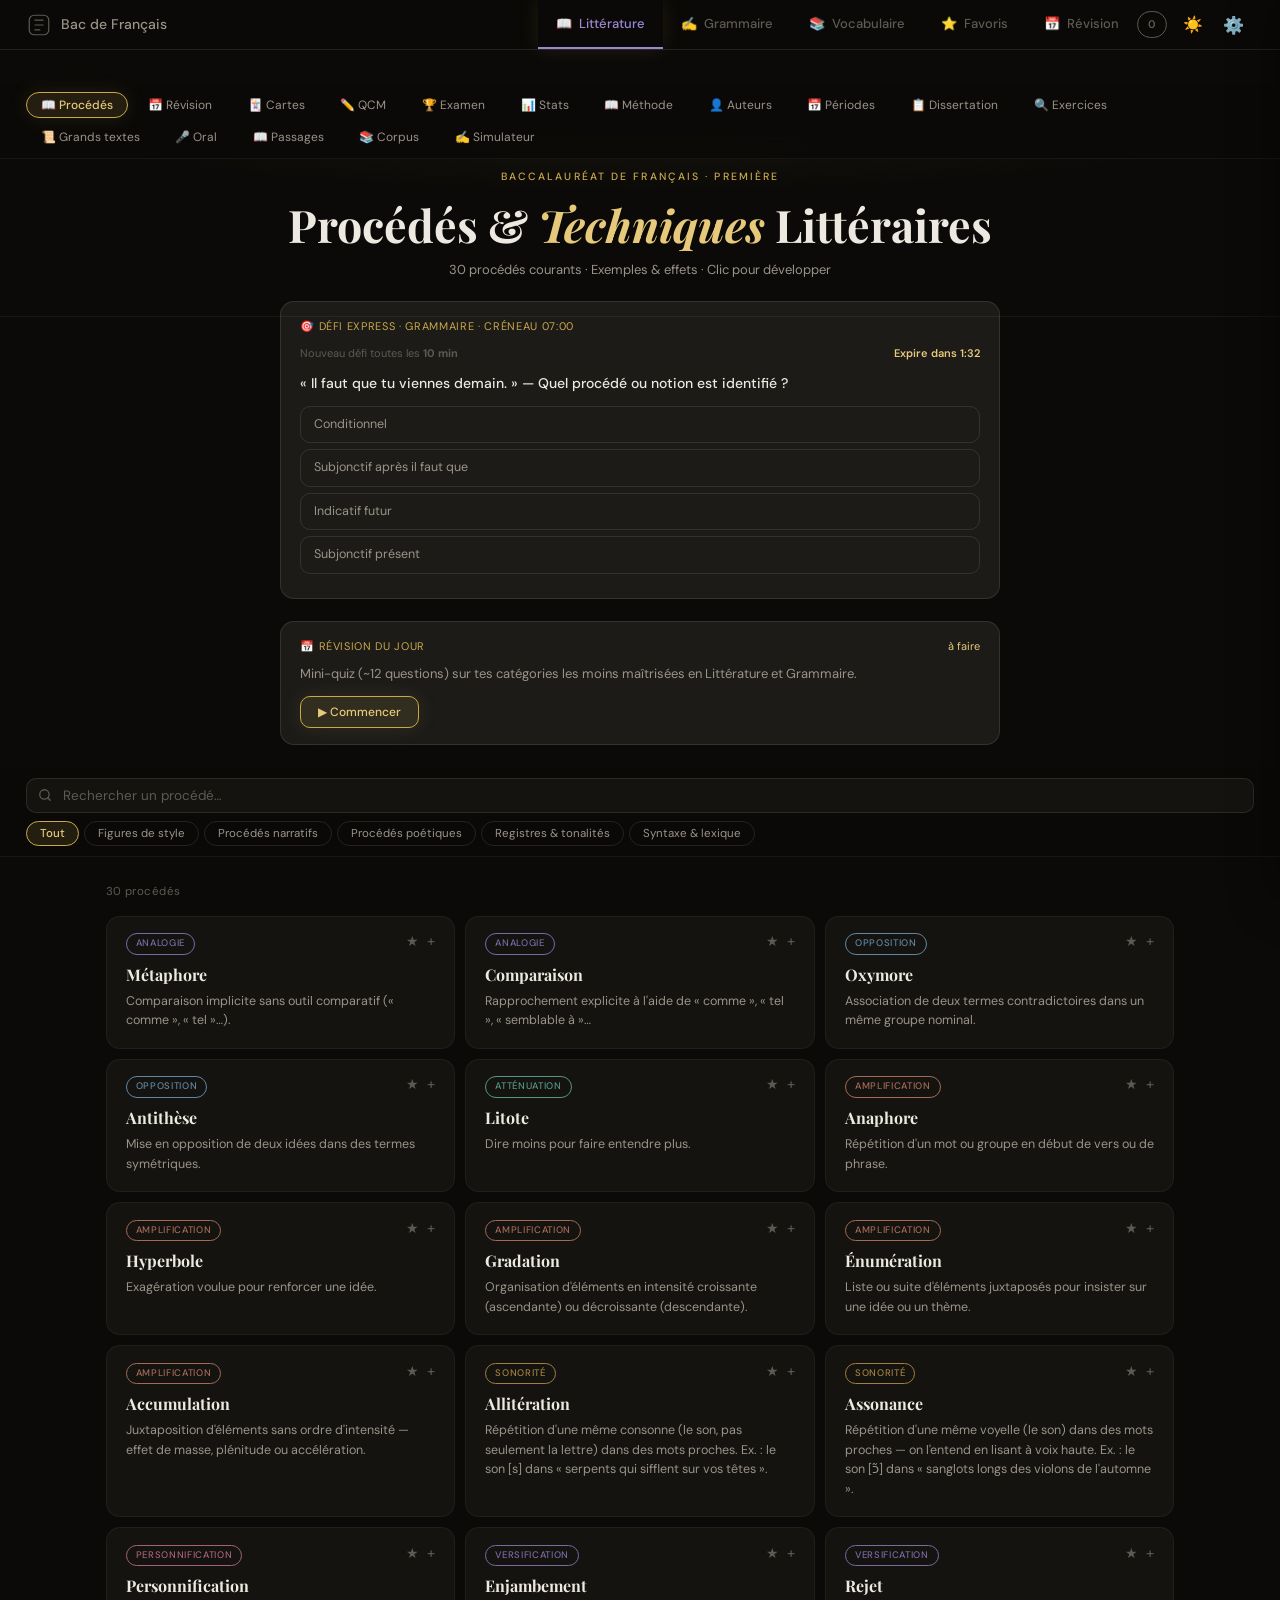
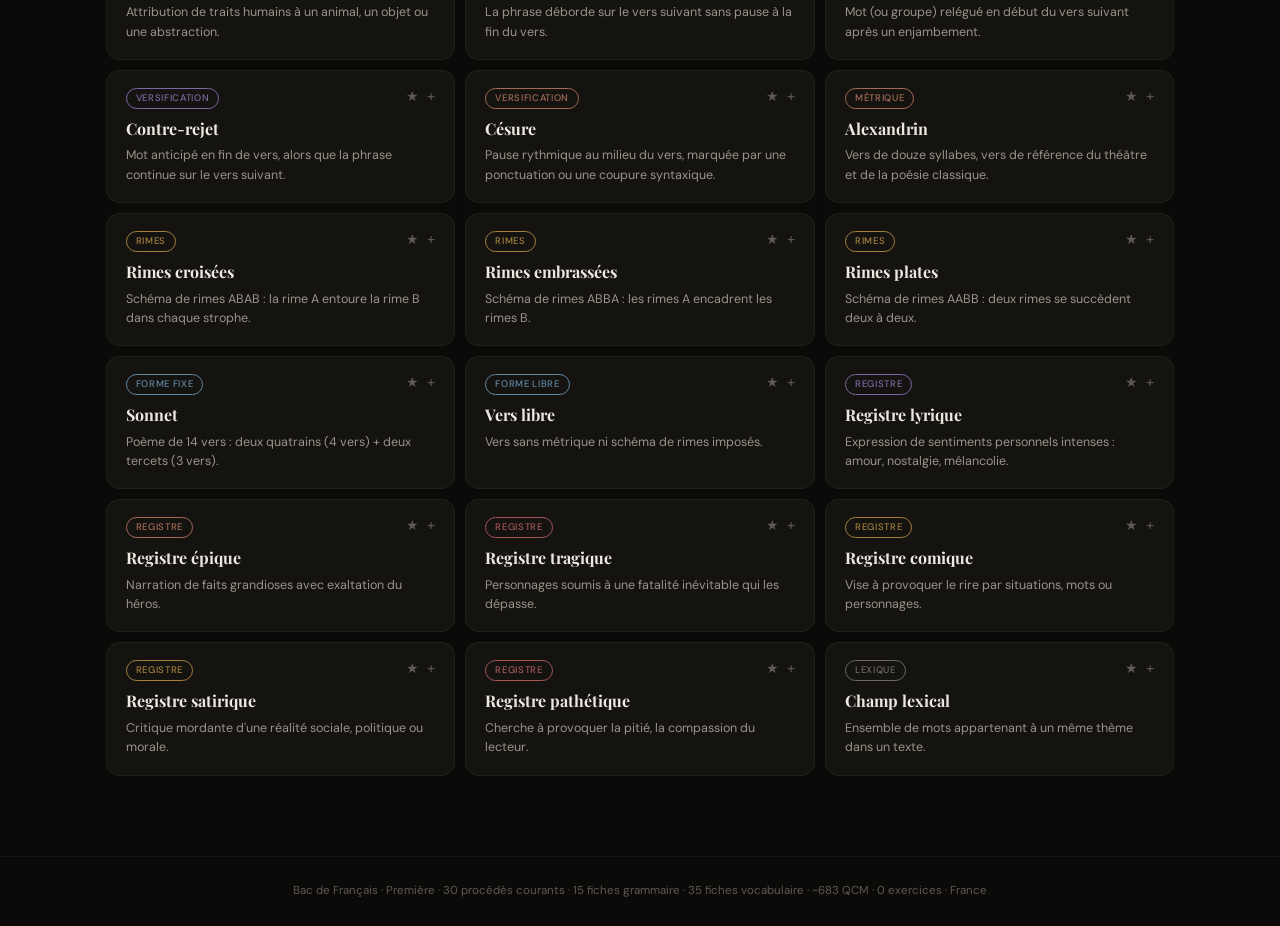
==== commit ba8723ce: "Ajouter le module lecture linéaire (oral) : 16 LL, exercice IPCI, édition persistante. Hub oral, pas" ====
--- a/index.html
+++ b/index.html
@@ -1393,6 +1393,16 @@
       </div>
 
       <div class="sp-row">
+        <div class="sp-label">Textes LL personnalisés
+          <div class="sp-sub">Modifications des 16 lectures linéaires · conservées localement</div>
+        </div>
+        <div class="sp-ctrl">
+          <button type="button" class="sp-action-btn" onclick="oralExportOverridesFile()">⬇ Export LL</button>
+          <button type="button" class="sp-action-btn danger" onclick="oralResetAllOverrides()">↺ Restaurer originaux</button>
+        </div>
+      </div>
+
+      <div class="sp-row">
         <div class="sp-label">Réinitialiser les statistiques
           <div class="sp-sub">QCM, examens, textes, exos, cartes, défi · favoris conservés</div>
         </div>
@@ -1439,6 +1449,8 @@
     <button class="stab"     onclick="switchPg('proc','p-dissert',this)">📋 Dissertation</button>
     <button class="stab"     onclick="switchPg('proc','p-exo',this)">🔍 Exercices</button>
     <button class="stab"     onclick="switchPg('proc','p-gtextes',this)">📜 Grands textes</button>
+    <button class="stab"     onclick="switchPg('proc','p-oral',this)">🎤 Oral</button>
+    <button class="stab"     onclick="switchPg('proc','p-ll-textes',this)">📖 Passages</button>
     <button class="stab"     data-corpus="1" onclick="switchPg('proc','p-corpus',this)">📚 Corpus</button>
     <button class="stab"     data-sim="1" onclick="switchPg('proc','p-sim',this)">✍ Simulateur</button>
   </div>
@@ -1817,6 +1829,57 @@
     </div>
   </div>
 
+  <!-- ── Lecture linéaire (oral) ── -->
+  <div id="proc-p-oral" class="pg">
+    <div class="hero">
+      <div class="eyebrow">Baccalauréat de Français · Épreuve orale</div>
+      <h1>Lecture <em>linéaire</em></h1>
+      <p class="hero-sub" id="oral-count-hero">16 lectures linéaires · introductions, plans, analyses et ouvertures</p>
+    </div>
+    <div class="wrap-sm">
+      <div id="oral-hub" class="oral-hub"></div>
+      <div class="oral-toolbar">
+        <div class="sbox" style="flex:1;max-width:420px">
+          <svg width="14" height="14" viewBox="0 0 24 24" fill="none" stroke="currentColor" stroke-width="2.2"><circle cx="11" cy="11" r="8"/><line x1="21" y1="21" x2="16.65" y2="16.65"/></svg>
+          <input type="text" class="sinput" id="oral-search" placeholder="Rechercher auteur, œuvre, titre…">
+        </div>
+      </div>
+      <div id="oral-filters" class="oral-filters"></div>
+      <div id="oral-list" class="oral-list"></div>
+      <div id="oral-detail" class="oral-detail" hidden></div>
+    </div>
+  </div>
+
+  <!-- ── Passages intégraux (16 LL) ── -->
+  <div id="proc-p-ll-textes" class="pg">
+    <div class="hero">
+      <div class="eyebrow">Baccalauréat de Français · Épreuve orale</div>
+      <h1>Passages <em>intégraux</em></h1>
+      <p class="hero-sub" id="oral-ll-count-hero">16 lectures linéaires · textes source complets</p>
+    </div>
+    <div class="wrap oral-ll-wrap">
+      <div class="oral-ll-toolbar">
+        <div class="sbox oral-ll-search-box">
+          <svg width="14" height="14" viewBox="0 0 24 24" fill="none" stroke="currentColor" stroke-width="2.2"><circle cx="11" cy="11" r="8"/><line x1="21" y1="21" x2="16.65" y2="16.65"/></svg>
+          <input type="text" class="sinput" id="oral-ll-search" placeholder="Filtrer auteur, œuvre, titre…">
+        </div>
+        <span class="oral-ll-summary" id="oral-ll-summary"></span>
+        <div class="oral-ll-mode-chips">
+          <button type="button" class="chip on" data-oral-ll-mode="passage" onclick="oralLlSetMode('passage')">Passage seul</button>
+          <button type="button" class="chip" data-oral-ll-mode="full" onclick="oralLlSetMode('full')">+ Intro &amp; plan</button>
+        </div>
+        <button type="button" class="sbtn sec" onclick="window.print()">🖨 Imprimer</button>
+        <button type="button" class="sbtn sec" onclick="navTab('proc','p-oral')">🎤 Hub oral</button>
+        <button type="button" class="sbtn sec" onclick="oralExportOverridesFile()">⬇ Export</button>
+        <label class="sbtn sec oral-edit-import-btn">⬆ Import<input type="file" accept=".json" hidden onchange="oralImportOverridesFile(this.files[0]);this.value=''"></label>
+      </div>
+      <div class="oral-ll-layout">
+        <aside id="oral-ll-toc" class="oral-ll-toc" aria-label="Sommaire"></aside>
+        <div id="oral-ll-textes-cont" class="oral-ll-textes-cont"></div>
+      </div>
+    </div>
+  </div>
+
   <!-- ── Document Corpus (référence maître) ── -->
   <div id="proc-p-corpus" class="pg">
     <div class="hero">
@@ -2309,6 +2372,7 @@
 <script defer src="js/data-qcm-generated.js"></script>
 <script defer src="js/data-qcm-extra.js"></script>
 <script defer src="js/data-qcm-phrases.js"></script>
+<script defer src="js/data-oral.js"></script>
 <script defer src="js/qcm-filter.js"></script>
 <script defer src="js/sounds.js?v=20260608"></script>
 <script defer src="js/screen-fit.js?v=20260608"></script>
@@ -2330,6 +2394,11 @@
 <script defer src="js/pages/exercices.js?v=20260703"></script>
 <script defer src="js/pages/corpus.js?v=20260615"></script>
 <script defer src="js/pages/gtextes.js?v=20260709"></script>
+<script defer src="js/pages/oral-store.js"></script>
+<script defer src="js/pages/oral.js"></script>
+<script defer src="js/pages/oral-textes.js"></script>
+<script defer src="js/pages/oral-edit.js"></script>
+<script defer src="js/pages/oral-exo.js"></script>
 <script defer src="js/pages/intro-sim.js?v=20260613"></script>
 <script defer src="js/pages/auteurs.js?v=20260702"></script>
 <script defer src="js/pages/periodes.js?v=20260610b"></script>
--- a/css/styles.css
+++ b/css/styles.css
@@ -1859,6 +1859,393 @@
   html:not(.fit-2560).fit-wide .gtextes-list { grid-template-columns: repeat(2, minmax(0, 1fr)); }
 }
 
+/* ── Lecture linéaire (oral) ── */
+.oral-hub{margin:0 0 1.25rem}
+.oral-hub-grid{display:grid;grid-template-columns:repeat(auto-fit,minmax(160px,1fr));gap:.65rem}
+.oral-hub-card{
+  display:flex;flex-direction:column;gap:.25rem;padding:.85rem 1rem;background:var(--s1);
+  border:.5px solid var(--b1);border-radius:var(--rad2);min-height:88px
+}
+.oral-hub-label{font-size:10px;text-transform:uppercase;letter-spacing:.05em;color:var(--tx3)}
+.oral-hub-value{font-family:'Playfair Display',serif;font-size:1.55rem;color:var(--gold);line-height:1.1}
+.oral-hub-value span{font-size:.85rem;color:var(--tx3);font-family:var(--font)}
+.oral-hub-note{font-size:1.75rem}
+.oral-hub-sub{font-size:11px;color:var(--tx3);line-height:1.35}
+.oral-hub-bar{height:4px;background:var(--b2);border-radius:2px;overflow:hidden;margin:.25rem 0}
+.oral-hub-bar span{display:block;height:100%;background:var(--gold);border-radius:2px;transition:width .3s}
+.oral-hub-action{justify-content:center;gap:.45rem}
+.oral-hub-action .pbtn,.oral-hub-action .sbtn{width:100%;justify-content:center;font-size:12px}
+.oral-hub-done{font-size:13px;color:var(--green);font-weight:600;text-align:center;padding:.5rem 0}
+.oral-filters{margin:0 0 1rem;display:flex;flex-direction:column;gap:.45rem}
+.oral-filter-row{display:flex;flex-wrap:wrap;gap:.35rem}
+.oral-filter-authors .chip{font-size:11px;padding:4px 8px}
+.oral-toolbar{display:flex;gap:.75rem;margin:0 0 1.1rem;align-items:center}
+.oral-list{display:grid;grid-template-columns:repeat(auto-fill,minmax(280px,1fr));gap:.75rem}
+.oral-card{
+  display:flex;flex-direction:column;align-items:flex-start;gap:.35rem;text-align:left;
+  background:var(--s1);border:.5px solid var(--b1);border-radius:var(--rad2);padding:1rem 1.1rem;
+  cursor:pointer;transition:border-color .2s,transform .15s;width:100%;
+}
+.oral-card:hover{border-color:var(--gold);transform:translateY(-1px)}
+.oral-card-top{display:flex;justify-content:space-between;align-items:center;width:100%;gap:.5rem}
+.oral-card-num{font-size:11px;font-weight:600;letter-spacing:.04em;text-transform:uppercase;color:var(--gold)}
+.oral-card-status{font-size:10px;padding:2px 7px;border-radius:4px;background:var(--s2);color:var(--tx3);white-space:nowrap}
+.oral-card-ok{border-color:rgba(76,175,130,.35)}.oral-card-ok .oral-card-status{background:rgba(76,175,130,.15);color:var(--green)}
+.oral-card-low{border-color:rgba(212,136,110,.35)}.oral-card-low .oral-card-status{background:rgba(212,136,110,.15);color:var(--coral)}
+.oral-card-draft{border-color:rgba(124,111,255,.35)}.oral-card-draft .oral-card-status{background:rgba(124,111,255,.15);color:var(--purple)}
+.oral-card-title{font-family:'Playfair Display',serif;font-size:1.02rem;line-height:1.3;color:var(--tx)}
+.oral-card-meta{font-size:12px;color:var(--tx3)}
+.oral-card-progress{height:3px;background:var(--b2);border-radius:2px;width:100%;margin:.35rem 0 .15rem;overflow:hidden}
+.oral-card-progress span{display:block;height:100%;background:var(--teal);border-radius:2px}
+.oral-card-cov{font-size:10px;color:var(--tx3)}
+.oral-card-prob{font-size:12px;color:var(--tx2);line-height:1.45;margin-top:.15rem;display:-webkit-box;-webkit-line-clamp:2;-webkit-box-orient:vertical;overflow:hidden}
+.oral-card-foot{display:flex;flex-wrap:wrap;gap:.3rem;margin-top:.35rem;width:100%}
+.oral-card-tag,.oral-card-prob-tag,.oral-card-best{font-size:10px;padding:2px 6px;border-radius:4px;background:var(--s2);color:var(--tx3)}
+.oral-card-prob-tag{color:var(--gold);background:rgba(201,168,76,.12)}
+.oral-card-best{color:var(--teal)}
+.oral-empty{color:var(--tx3);font-size:14px;padding:1rem 0}
+.oral-detail{margin-top:.5rem}
+.oral-detail-toolbar{display:flex;flex-wrap:wrap;gap:.5rem;margin-bottom:1rem}
+.oral-detail-head{margin-bottom:1.25rem}
+.oral-detail-eyebrow{font-size:11px;text-transform:uppercase;letter-spacing:.06em;color:var(--gold);margin:0 0 .35rem}
+.oral-detail-head h2{font-family:'Playfair Display',serif;font-size:1.45rem;margin:0 0 .35rem;line-height:1.25}
+.oral-detail-oeuvre{font-size:13px;color:var(--tx3);margin:0}
+.oral-block{margin-bottom:1.35rem;padding:1rem 1.1rem;background:var(--s1);border:.5px solid var(--b1);border-radius:var(--rad2)}
+.oral-block h3{font-size:12px;text-transform:uppercase;letter-spacing:.05em;color:var(--gold);margin:0 0 .65rem}
+.oral-block p{font-size:14px;line-height:1.6;color:var(--tx2);margin:0 0 .55rem}
+.oral-block p:last-child{margin-bottom:0}
+.oral-block-prob{border-color:rgba(201,168,76,.3)}
+.oral-block-ouv{border-color:rgba(180,120,200,.25)}
+.oral-plan{margin:.25rem 0 0;padding-left:1.2rem;font-size:14px;line-height:1.55;color:var(--tx2)}
+.oral-section{margin:.65rem 0;border:1px solid var(--b2);border-radius:var(--rad);overflow:hidden}
+.oral-section summary{cursor:pointer;padding:.55rem .75rem;font-size:13px;font-weight:600;background:var(--s2)}
+.oral-section-body{padding:.65rem .85rem .85rem;font-size:13.5px;line-height:1.55;color:var(--tx2)}
+.oral-section-body p{margin:0 0 .4rem}
+.oral-arrow{color:var(--teal);font-style:italic}
+.oral-cite{font-family:'Playfair Display',serif;color:var(--tx)}
+.oral-table-hd{font-size:11px;font-weight:700;text-transform:uppercase;letter-spacing:.04em;color:var(--gold);margin-top:.5rem!important}
+.oral-muted{color:var(--tx3)}
+.oral-tabs{display:flex;flex-wrap:wrap;gap:.4rem;margin:0 0 1rem}
+.oral-card-note{margin-left:.35rem;font-size:10px;padding:2px 6px;border-radius:4px;background:rgba(201,168,76,.2);color:var(--gold)}
+.oral-block-passage{border-color:rgba(124,111,255,.25)}
+.oral-block-passage-hero{background:linear-gradient(165deg,var(--s1) 0%,rgba(201,168,76,.04) 100%);border-color:rgba(201,168,76,.22)}
+.oral-block-passage-full .oral-texte-frame{max-height:none}
+.oral-card-excerpt{
+  margin:.45rem 0 0;padding:.55rem .7rem .55rem .85rem;
+  font-family:'Playfair Display',serif;font-size:13px;line-height:1.55;font-style:italic;
+  color:var(--tx2);background:linear-gradient(135deg,rgba(201,168,76,.06),rgba(124,111,255,.04));
+  border-left:2px solid rgba(201,168,76,.45);border-radius:0 var(--rad) var(--rad) 0;
+  position:relative;max-height:4.8em;overflow:hidden
+}
+.oral-card-excerpt-mark{color:var(--gold);font-size:1.1em;font-style:normal;opacity:.7}
+.oral-card-excerpt-mark:last-child{margin-left:.1em}
+
+/* Cadre littéraire — passage source */
+.oral-texte-frame{
+  position:relative;margin:0;padding:0;
+  background:linear-gradient(180deg,rgba(201,168,76,.05) 0%,var(--s2) 12%,var(--s2) 100%);
+  border:1px solid rgba(201,168,76,.18);border-radius:var(--rad2);
+  box-shadow:0 1px 0 rgba(255,255,255,.03) inset,0 8px 24px rgba(0,0,0,.12);
+  overflow:hidden
+}
+.oral-texte-frame::before{
+  content:'';position:absolute;inset:0;pointer-events:none;
+  background:repeating-linear-gradient(180deg,transparent,transparent 1.85rem,rgba(201,168,76,.025) 1.85rem,rgba(201,168,76,.025) calc(1.85rem + 1px));
+  opacity:.6
+}
+.oral-texte-head{
+  position:relative;text-align:center;padding:1.1rem 1.25rem .85rem;
+  border-bottom:1px solid rgba(201,168,76,.12);
+  background:linear-gradient(180deg,rgba(201,168,76,.08),transparent)
+}
+.oral-texte-ornament{font-family:'Playfair Display',serif;font-size:1.35rem;color:var(--gold);opacity:.55;line-height:1;margin-bottom:.35rem}
+.oral-texte-author{font-family:'Playfair Display',serif;font-size:1.05rem;color:var(--tx);margin:0 0 .15rem;font-weight:600}
+.oral-texte-work{font-size:12px;color:var(--tx3);margin:0 0 .35rem}
+.oral-texte-title{font-family:'Playfair Display',serif;font-size:.95rem;font-weight:400;font-style:italic;color:var(--gold);margin:0 0 .35rem}
+.oral-texte-meta{display:inline-block;font-size:10px;text-transform:uppercase;letter-spacing:.06em;color:var(--tx3);padding:2px 8px;border-radius:999px;background:rgba(201,168,76,.1)}
+.oral-texte-scroll{position:relative;max-height:min(520px,62vh);overflow-y:auto}
+.oral-texte-compact .oral-texte-scroll{max-height:280px}
+.oral-texte-body{
+  position:relative;padding:1rem 1.15rem 1.1rem 1rem;
+  font-family:'Playfair Display',serif;font-size:15px;line-height:1.82;color:var(--tx)
+}
+.oral-texte-line{
+  display:grid;grid-template-columns:2rem 1fr;gap:.65rem;align-items:baseline;
+  padding:.2rem .35rem;margin:0 -.35rem;border-radius:4px;transition:background .15s,box-shadow .15s
+}
+.oral-texte-num{
+  font-family:ui-monospace,monospace;font-size:10px;color:var(--tx3);
+  text-align:right;opacity:.75;user-select:none;padding-top:.15rem
+}
+.oral-texte-words{display:block;text-align:justify;hyphens:auto}
+.oral-texte-dialogue .oral-texte-words{font-style:italic;color:var(--tx2)}
+.oral-texte-dialogue:not(.oral-texte-has-dash) .oral-texte-words::before{content:'— ';color:var(--gold);font-style:normal;opacity:.85}
+.oral-texte-quote .oral-texte-words{color:var(--tx2)}
+.oral-texte-speaker{
+  font-size:11px;font-weight:700;color:var(--gold);margin:1rem 0 .25rem;
+  text-transform:uppercase;letter-spacing:.08em;text-align:center
+}
+.oral-texte-stanza-title{
+  text-align:center;font-family:'Playfair Display',serif;font-weight:700;
+  font-size:13px;letter-spacing:.12em;text-transform:uppercase;color:var(--gold);
+  margin:1rem 0 .65rem
+}
+.oral-texte-para{margin:0 0 .85rem;text-align:justify;hyphens:auto}
+.oral-texte-para:last-child{margin-bottom:0}
+.oral-texte-poetry .oral-texte-body{text-align:center}
+.oral-texte-poetry .oral-texte-line{grid-template-columns:2rem 1fr;justify-items:center}
+.oral-texte-poetry .oral-texte-words{text-align:center;max-width:28rem;margin:0 auto}
+.oral-texte-theatre .oral-texte-dialogue .oral-texte-words::before{content:''}
+.oral-texte-fade{
+  position:absolute;left:0;right:0;bottom:0;height:4.5rem;pointer-events:none;
+  background:linear-gradient(180deg,transparent,var(--s2))
+}
+.oral-texte-more{display:block;width:100%;margin:0;border-radius:0;border:none;border-top:1px solid rgba(201,168,76,.15);padding:.75rem;font-size:12px}
+.oral-texte-hint{
+  margin:0;padding:.55rem 1rem;font-size:11px;text-align:center;color:var(--tx3);
+  border-top:1px solid rgba(201,168,76,.1);background:rgba(124,111,255,.04)
+}
+.oral-passage-click{cursor:pointer}
+.oral-passage-click:hover{background:rgba(124,111,255,.1)}
+.oral-texte-line-picked{background:rgba(201,168,76,.18)!important;box-shadow:inset 0 0 0 1px rgba(201,168,76,.35)}
+.oral-texte-cited{background:rgba(124,111,255,.14)!important;box-shadow:inset 0 0 0 1px rgba(124,111,255,.3)}
+.oral-texte-found{background:rgba(76,175,130,.1)!important;border-left:2px solid var(--teal);padding-left:calc(.35rem - 2px)}
+.oral-exo-live-grade{
+  display:flex;flex-wrap:wrap;align-items:center;gap:.5rem 1rem;margin:0 0 1rem;padding:.75rem 1rem;
+  background:var(--s1);border:1px solid var(--b2);border-radius:var(--rad2)
+}
+.oral-exo-live-grade.hi{border-color:rgba(76,175,130,.35)}
+.oral-exo-live-grade.mid{border-color:rgba(201,168,76,.35)}
+.oral-exo-live-grade.lo{border-color:rgba(212,136,110,.35)}
+.oral-exo-live-label{font-size:10px;text-transform:uppercase;letter-spacing:.05em;color:var(--tx3)}
+.oral-exo-live-note{font-family:'Playfair Display',serif;font-size:1.5rem;color:var(--gold);line-height:1}
+.oral-exo-live-note span{font-size:.85rem;color:var(--tx3)}
+.oral-exo-live-meta{font-size:12px;color:var(--tx2)}
+.oral-block-tracker{border-color:rgba(76,175,130,.25)}
+.oral-track-grid{display:flex;flex-direction:column;gap:.65rem}
+.oral-track-mov{padding:.65rem .75rem;background:var(--s2);border-radius:var(--rad);border:1px solid var(--b2)}
+.oral-track-mov-head{display:flex;justify-content:space-between;font-size:12px;margin-bottom:.35rem;color:var(--tx2)}
+.oral-track-mov-head strong{color:var(--gold);font-variant-numeric:tabular-nums}
+.oral-track-bar{height:4px;background:var(--b2);border-radius:2px;overflow:hidden;margin-bottom:.45rem}
+.oral-track-bar span{display:block;height:100%;background:var(--teal);border-radius:2px}
+.oral-track-chips{display:flex;flex-wrap:wrap;gap:.3rem}
+.oral-track-chip{font-size:10px;padding:2px 7px;border-radius:4px;background:var(--s1);color:var(--tx2);border:1px solid var(--b2)}
+.oral-track-chip.oral-track-ok{border-color:rgba(76,175,130,.4);color:var(--green)}
+.oral-track-chip.oral-track-partial{border-color:rgba(212,168,76,.4);color:var(--amber)}
+.oral-track-empty{font-size:11px;font-style:italic}
+.oral-texte-interactive .oral-texte-line:focus-visible{outline:2px solid var(--gold);outline-offset:1px}
+
+/* Passages intégraux — 16 LL */
+.oral-ll-wrap{max-width:1100px}
+.oral-ll-toolbar{
+  display:flex;flex-wrap:wrap;align-items:center;gap:.65rem 1rem;margin:0 0 1.25rem;
+  padding:.75rem 1rem;background:var(--s1);border:1px solid var(--b2);border-radius:var(--rad2)
+}
+.oral-ll-search-box{flex:1;min-width:200px;max-width:360px}
+.oral-ll-summary{font-size:12px;color:var(--tx3);margin-left:auto}
+.oral-ll-mode-chips{display:flex;flex-wrap:wrap;gap:.35rem}
+.oral-ll-layout{display:grid;grid-template-columns:minmax(150px,210px) 1fr;gap:1.25rem 1.75rem;align-items:start}
+.oral-ll-toc{
+  position:sticky;top:.75rem;max-height:calc(100vh - 1.5rem);overflow-y:auto;
+  padding:.65rem .75rem;background:var(--s1);border:1px solid var(--b2);border-radius:var(--rad2)
+}
+.oral-ll-toc-title{font-size:10px;text-transform:uppercase;letter-spacing:.05em;color:var(--tx3);margin:0 0 .5rem;font-weight:600}
+.oral-ll-toc-list{list-style:none;margin:0;padding:0;display:flex;flex-direction:column;gap:2px}
+.oral-ll-toc-link{
+  display:flex;align-items:baseline;gap:.35rem;padding:4px 6px;border-radius:var(--rad);
+  font-size:12px;color:var(--tx2);text-decoration:none;line-height:1.35;transition:background .15s
+}
+.oral-ll-toc-link:hover,.oral-ll-toc-link.on{background:rgba(201,168,76,.12);color:var(--gold)}
+.oral-ll-toc-n{font-variant-numeric:tabular-nums;color:var(--tx3);font-size:10px;flex-shrink:0}
+.oral-ll-textes-cont{display:flex;flex-direction:column;gap:2rem}
+.oral-ll-article{
+  scroll-margin-top:1rem;padding:1rem 1.15rem 1.25rem;
+  background:var(--s1);border:1px solid var(--b2);border-radius:var(--rad2);
+  transition:box-shadow .4s,border-color .4s
+}
+.oral-ll-article.oral-ll-highlight{border-color:rgba(201,168,76,.45);box-shadow:0 0 0 1px rgba(201,168,76,.2)}
+.oral-ll-article-head{margin-bottom:1rem;padding-bottom:.75rem;border-bottom:1px solid var(--b1)}
+.oral-ll-num{font-size:10px;text-transform:uppercase;letter-spacing:.05em;color:var(--gold)}
+.oral-ll-article-head h2{font-family:'Playfair Display',serif;font-size:1.35rem;margin:.25rem 0;line-height:1.25;color:var(--tx)}
+.oral-ll-article-head h2 em{font-weight:400;color:var(--tx2)}
+.oral-ll-oeuvre{font-size:12px;color:var(--tx3);margin:.25rem 0 .65rem}
+.oral-ll-article-actions{display:flex;flex-wrap:wrap;gap:.4rem}
+.oral-ll-meta{margin-bottom:1rem;font-size:13px;line-height:1.6;color:var(--tx2)}
+.oral-ll-intro p{margin:0 0 .5rem}
+.oral-ll-prob{margin:.5rem 0;padding:.55rem .75rem;background:rgba(124,111,255,.06);border-left:2px solid rgba(124,111,255,.35);border-radius:0 var(--rad) var(--rad) 0}
+.oral-ll-plan{font-size:12px;margin:.5rem 0 0;padding-left:1.2rem}
+.oral-ll-passage .oral-texte-frame{max-height:none}
+@media(max-width:820px){
+  .oral-ll-layout{grid-template-columns:1fr}
+  .oral-ll-toc{position:static;max-height:220px}
+  .oral-ll-summary{margin-left:0;width:100%}
+}
+@media print{
+  .oral-ll-toc,.oral-ll-toolbar,.subnav,.hero,.topbar{display:none!important}
+  .oral-ll-article{break-inside:avoid-page;border:none;padding:0 0 1.5rem;margin-bottom:1.5rem}
+  .oral-ll-article-actions{display:none}
+  .oral-texte-frame{box-shadow:none;border:1px solid #ccc}
+}
+
+/* Édition LL */
+.oral-modified-tag{font-size:9px;padding:2px 6px;border-radius:4px;background:rgba(124,111,255,.15);color:var(--purple);text-transform:uppercase;letter-spacing:.04em;font-weight:600;margin-left:.35rem}
+.oral-tab-edit.on{background:rgba(124,111,255,.18)!important;border-color:rgba(124,111,255,.45)!important;color:var(--purple)}
+.oral-main-tabs{margin-bottom:1rem}
+.oral-edit-subtabs{display:flex;flex-wrap:wrap;align-items:center;gap:.4rem;margin:0 0 .85rem}
+.oral-edit-subtabs-label{font-size:11px;color:var(--tx3);margin-right:.25rem}
+.oral-edit-panel-active{border-color:rgba(124,111,255,.25)}
+.oral-hub-edit-hint{font-size:12px;color:var(--tx2);margin:.65rem 0 0;padding:.55rem .75rem;background:rgba(124,111,255,.06);border-radius:var(--rad);border-left:2px solid rgba(124,111,255,.35)}
+.oral-card-edit-btn{
+  font-size:11px;padding:2px 8px;border-radius:4px;border:1px solid var(--b2);
+  background:var(--s2);color:var(--tx2);cursor:pointer;margin-right:.35rem
+}
+.oral-card-edit-btn:hover{border-color:rgba(124,111,255,.4);color:var(--purple)}
+.oral-edit-toolbar{flex-wrap:wrap;gap:.5rem;align-items:center}
+.oral-edit-status{font-size:11px;color:var(--tx3);margin-left:auto}
+.oral-edit-tabs{margin-bottom:.75rem}
+.oral-edit-panel{padding:1rem}
+.oral-edit-grid{display:grid;grid-template-columns:1fr 1fr;gap:.75rem 1rem}
+.oral-edit-grid label{display:flex;flex-direction:column;gap:.3rem;font-size:12px;color:var(--tx2)}
+.oral-edit-full{grid-column:1/-1}
+.oral-edit-ta{min-height:120px;font-family:ui-monospace,monospace;font-size:12px;line-height:1.55;resize:vertical}
+.oral-edit-ta-lg{min-height:320px}
+.oral-edit-hint{font-size:11px;color:var(--tx3);margin:0 0 .5rem}
+.oral-edit-hint code{font-size:10px;background:var(--s2);padding:1px 4px;border-radius:3px}
+.oral-edit-preview{margin-top:1rem;padding-top:1rem;border-top:1px solid var(--b1)}
+.oral-edit-preview h4{font-size:11px;text-transform:uppercase;color:var(--tx3);margin:0 0 .65rem}
+.oral-edit-check{display:flex;align-items:center;gap:.5rem;font-size:12px;margin-bottom:.5rem;cursor:pointer}
+.oral-edit-footer{margin-top:1rem;padding-top:1rem;border-top:1px solid var(--b1)}
+.oral-edit-import-btn{cursor:pointer;margin:0}
+.oral-edit-import-btn input{display:none}
+@media(max-width:640px){.oral-edit-grid{grid-template-columns:1fr}}
+
+/* Legacy aliases */
+.oral-passage{font-size:14px;line-height:1.85;color:var(--tx2);max-height:420px;overflow-y:auto;padding:.5rem .25rem;border-radius:var(--rad);background:var(--s2)}
+.oral-passage-line{display:flex;gap:.75rem;align-items:baseline;margin-bottom:.35rem}
+.oral-passage-num{font-family:ui-monospace,monospace;font-size:11px;color:var(--tx3);min-width:1.6rem;text-align:right;flex-shrink:0;user-select:none}
+.oral-passage-speaker{font-size:12px;font-weight:700;color:var(--gold);margin:.65rem 0 .15rem;text-transform:uppercase;letter-spacing:.04em}
+.oral-passage-title{text-align:center;font-family:'Playfair Display',serif;font-weight:700;margin:.5rem 0 1rem;letter-spacing:.08em}
+.oral-detail-exo-cta{margin:1.25rem 0 .5rem;justify-content:center}
+.oral-exo-start-btn{font-weight:600}
+.oral-exo-panel .gtext-form{margin-top:.75rem}
+.oral-exo-timer{
+  margin-left:auto;font-family:ui-monospace,monospace;font-size:1.15rem;font-weight:700;
+  padding:.35rem .75rem;border-radius:var(--rad);border:1px solid var(--b2);background:var(--s2);color:var(--gold)
+}
+.oral-exo-timer-warn{color:var(--coral);border-color:rgba(212,136,110,.45);animation:oral-timer-pulse 1s ease-in-out infinite}
+.oral-exo-timer-done{color:var(--red)}
+.oral-exo-timer-paused{opacity:.75;border-style:dashed}
+.oral-exo-toolbar{align-items:center}
+.oral-exo-context{margin-bottom:1rem;padding:.85rem 1rem;background:rgba(201,168,76,.06);border:1px solid rgba(201,168,76,.2);border-radius:var(--rad2)}
+.oral-exo-context-label{font-size:10px;text-transform:uppercase;letter-spacing:.05em;color:var(--gold);margin:0 0 .35rem}
+.oral-exo-context-prob{font-size:14px;line-height:1.55;color:var(--tx2);margin:0 0 .5rem}
+.oral-exo-context-plan{margin:.35rem 0;padding-left:1.2rem;font-size:13px;line-height:1.5;color:var(--tx2)}
+.oral-exo-context-hint{font-size:11px;color:var(--tx3);margin:.5rem 0 0}
+.oral-exo-progress{
+  display:flex;align-items:center;gap:.65rem;margin-bottom:1rem;padding:.45rem .65rem;
+  background:var(--s2);border-radius:var(--rad);font-size:11px;color:var(--tx3);position:relative;overflow:hidden
+}
+.oral-exo-progress-bar{position:absolute;left:0;top:0;bottom:0;background:rgba(201,168,76,.12);transition:width .25s;pointer-events:none}
+.oral-exo-progress span{position:relative;z-index:1}
+.oral-passage-click{cursor:pointer;border-radius:4px;padding:2px 4px;margin:-2px -4px;transition:background .15s}
+.oral-passage-click:hover{background:rgba(124,111,255,.12)}
+.oral-passage-interactive .oral-passage-line:focus-visible{outline:2px solid var(--gold);outline-offset:1px}
+.oral-card{min-height:0}
+.oral-detail-stats{
+  display:flex;flex-wrap:wrap;align-items:center;gap:.65rem 1rem;padding:.75rem 1rem;margin-bottom:1rem;
+  background:var(--s1);border:1px solid var(--b2);border-radius:var(--rad2);font-size:13px;color:var(--tx2)
+}
+.oral-detail-stat-note{font-family:'Playfair Display',serif;font-size:1.4rem;color:var(--gold);font-weight:700}
+.oral-detail-hist{font-size:11px;color:var(--tx3)}
+.oral-detail-draft{font-size:13px;color:var(--purple);padding:.5rem .75rem;background:rgba(124,111,255,.08);border-radius:var(--rad);margin-bottom:1rem}
+.oral-exo-mov-scores{margin-top:.75rem;padding-top:.65rem;border-top:1px solid var(--b2)}
+.oral-exo-mov-title{font-size:11px;text-transform:uppercase;letter-spacing:.04em;color:var(--tx3);margin-bottom:.5rem}
+.oral-exo-mov-row{display:grid;grid-template-columns:1fr minmax(60px,120px) 2.5rem;gap:.5rem;align-items:center;margin-bottom:.35rem;font-size:12px}
+.oral-exo-mov-label{color:var(--tx2);overflow:hidden;text-overflow:ellipsis;white-space:nowrap}
+.oral-exo-mov-bar-wrap{height:6px;background:var(--b2);border-radius:3px;overflow:hidden}
+.oral-exo-mov-bar{display:block;height:100%;background:var(--teal);border-radius:3px}
+.oral-exo-mov-pct{text-align:right;font-size:11px;color:var(--tx3);font-variant-numeric:tabular-nums}
+.oral-cmp-mouvement{margin-bottom:.75rem;border:1px solid var(--b2);border-radius:var(--rad2);overflow:hidden}
+.oral-cmp-mouvement summary{
+  cursor:pointer;padding:.55rem .85rem;font-size:13px;font-weight:600;background:var(--s2);
+  display:flex;align-items:center;gap:.5rem
+}
+.oral-cmp-mov-count{margin-left:auto;font-size:11px;font-weight:400;color:var(--tx3)}
+.oral-cmp-pts{font-size:10px;color:var(--tx3);margin-top:.2rem;font-weight:400}
+.oral-exo-result-actions{flex-wrap:wrap;justify-content:center}
+.oral-exo-hist{text-align:center;margin-top:.5rem}
+@keyframes oral-timer-pulse{50%{opacity:.65}}
+.oral-exo-entries{display:flex;flex-direction:column;gap:.55rem;margin-bottom:.75rem}
+.oral-exo-entry{
+  position:relative;padding:.65rem .85rem;padding-right:2rem;background:var(--s2);border:1px solid var(--b2);border-radius:var(--rad)
+}
+.oral-exo-entry cite{display:block;font-size:12px;color:var(--tx3);margin:.25rem 0;font-style:italic}
+.oral-exo-entry p{font-size:13px;line-height:1.5;margin:0;color:var(--tx2)}
+.oral-exo-prob{margin:1rem 0;padding:1rem;background:var(--s1);border:1px solid var(--b2);border-radius:var(--rad2)}
+.oral-exo-prob-note{display:flex;align-items:center;gap:1rem;margin-bottom:.75rem}
+.oral-exo-prob-grid{display:grid;grid-template-columns:repeat(auto-fit,minmax(140px,1fr));gap:.5rem}
+.oral-exo-prob-item{display:flex;flex-direction:column;gap:.2rem;font-size:12px;color:var(--tx3);padding:.5rem .65rem;background:var(--s2);border-radius:var(--rad)}
+.oral-exo-prob-item strong{font-size:1.1rem;color:var(--tx)}
+.oral-exo-prob-hint{font-size:11px;color:var(--tx3);margin:.75rem 0 0;line-height:1.45}
+.oral-cmp-title{font-size:13px;text-transform:uppercase;letter-spacing:.05em;color:var(--gold);margin:0}
+.oral-cmp-toolbar{display:flex;flex-wrap:wrap;align-items:center;justify-content:space-between;gap:.5rem;margin:1rem 0 .65rem}
+.oral-cmp-view-toggle{display:flex;gap:.35rem}
+.oral-cmp-cards{display:grid;grid-template-columns:repeat(auto-fill,minmax(280px,1fr));gap:.65rem;padding:.65rem}
+.oral-cmp-card{
+  background:var(--s1);border:1px solid var(--b2);border-radius:var(--rad2);padding:.75rem .85rem;
+  border-left:3px solid var(--b2)
+}
+.oral-cmp-card.oral-cmp-ok{border-left-color:var(--green)}
+.oral-cmp-card.oral-cmp-partial{border-left-color:var(--amber)}
+.oral-cmp-card.oral-cmp-miss{border-left-color:var(--tx3);opacity:.92}
+.oral-cmp-card.oral-cmp-extra{border-left-color:var(--purple)}
+.oral-cmp-card-head{display:flex;justify-content:space-between;align-items:center;margin-bottom:.5rem;font-size:11px;font-weight:600}
+.oral-cmp-card-stat{color:var(--tx2)}
+.oral-cmp-card-cols{display:grid;grid-template-columns:1fr 1fr;gap:.65rem}
+.oral-cmp-card-label{display:block;font-size:9px;text-transform:uppercase;letter-spacing:.05em;color:var(--tx3);margin-bottom:.25rem}
+.oral-cmp-card-col strong{display:block;font-size:13px;margin-bottom:.2rem;color:var(--tx)}
+.oral-cmp-card-col cite{display:block;font-size:11px;font-style:italic;color:var(--tx3);margin-bottom:.35rem;line-height:1.4}
+.oral-cmp-card-col p{font-size:12px;line-height:1.45;color:var(--tx2);margin:0}
+.oral-exo-coach{margin:.75rem 0 0}
+.oral-exo-match-hint{font-size:12px;color:var(--teal);margin:.5rem 0 0;padding:.45rem .65rem;background:rgba(76,175,130,.08);border-radius:var(--rad);border-left:2px solid var(--teal)}
+.oral-exo-match-hint.warn{color:var(--amber);background:rgba(212,168,76,.08);border-left-color:var(--amber)}
+.oral-exo-entries-scored .gtext-entry{margin-bottom:.55rem}
+.oral-exo-entries-scored .gtext-entry-scored{border-radius:var(--rad2)}
+.oral-hub-ipci{margin:.65rem 0;padding:.75rem 1rem;background:var(--s1);border:1px solid var(--b2);border-radius:var(--rad2)}
+.oral-hub-ipci-title{display:block;font-size:11px;color:var(--tx3);margin-bottom:.45rem}
+.oral-hub-ipci-grid{display:grid;grid-template-columns:repeat(3,1fr);gap:.5rem}
+.oral-hub-ipci-item{display:flex;flex-direction:column;align-items:center;gap:.15rem;padding:.4rem;background:var(--s2);border-radius:var(--rad);font-size:11px;color:var(--tx3)}
+.oral-hub-ipci-item strong{font-size:1.1rem;color:var(--gold)}
+.oral-hub-recent{margin-top:.5rem;padding:.55rem .75rem;background:var(--s2);border-radius:var(--rad);display:flex;flex-wrap:wrap;align-items:center;gap:.35rem .65rem}
+.oral-hub-recent-item{font-size:11px;padding:2px 8px;border-radius:4px;background:var(--s1);color:var(--tx2)}
+.oral-hub-table-wrap{margin-top:.75rem;border:1px solid var(--b2);border-radius:var(--rad2);overflow:hidden}
+.oral-hub-table-summary{cursor:pointer;padding:.65rem .85rem;font-size:13px;font-weight:600;background:var(--s2)}
+.oral-hub-table-scroll{overflow-x:auto;max-height:280px;overflow-y:auto}
+.oral-hub-table{width:100%;border-collapse:collapse;font-size:12px}
+.oral-hub-table th,.oral-hub-table td{padding:6px 10px;border-bottom:1px solid var(--b1);text-align:left;color:var(--tx2)}
+.oral-hub-table thead th{position:sticky;top:0;background:var(--s2);font-size:10px;text-transform:uppercase;color:var(--tx3)}
+.oral-hub-table strong{color:var(--gold)}
+@media(max-width:640px){.oral-cmp-card-cols{grid-template-columns:1fr}}
+.oral-cmp-wrap{overflow-x:auto;border:1px solid var(--b2);border-radius:var(--rad2);background:var(--s1)}
+.oral-cmp-table{width:100%;border-collapse:collapse;font-size:12px;line-height:1.45}
+.oral-cmp-table thead th{
+  position:sticky;top:0;background:var(--s2);padding:8px 10px;text-align:left;font-size:10px;
+  text-transform:uppercase;letter-spacing:.04em;color:var(--tx3);border-bottom:1px solid var(--b1)
+}
+.oral-cmp-table td{padding:8px 10px;border-bottom:1px solid var(--b1);vertical-align:top;color:var(--tx2)}
+.oral-cmp-table cite{font-style:italic;color:var(--tx3);font-size:11px}
+.oral-cmp-model{max-width:220px}
+.oral-cmp-row.oral-cmp-ok td:first-child{color:var(--green);font-weight:600}
+.oral-cmp-row.oral-cmp-partial td:first-child{color:var(--amber)}
+.oral-cmp-row.oral-cmp-miss td:first-child{color:var(--tx3)}
+.oral-cmp-row.oral-cmp-extra td:first-child{color:var(--purple)}
+@media(max-width:720px){
+  .oral-cmp-table thead{display:none}
+  .oral-cmp-table tr{display:block;margin-bottom:.75rem;border:1px solid var(--b2);border-radius:var(--rad);padding:.35rem}
+  .oral-cmp-table td{display:block;padding:.35rem .55rem;border:none}
+  .oral-cmp-table td::before{content:attr(data-label);display:block;font-size:10px;text-transform:uppercase;color:var(--tx3);margin-bottom:.15rem}
+}
+
 /* ── ACCESSIBILITÉ (focus clavier, motion) ── */
 button:focus-visible,.opt:focus-visible,.chip:focus-visible,.stab:focus-visible,
 .matiere-tab:focus-visible,.seg-btn:focus-visible,.icon-btn:focus-visible,.exam-opt-btn:focus-visible{
